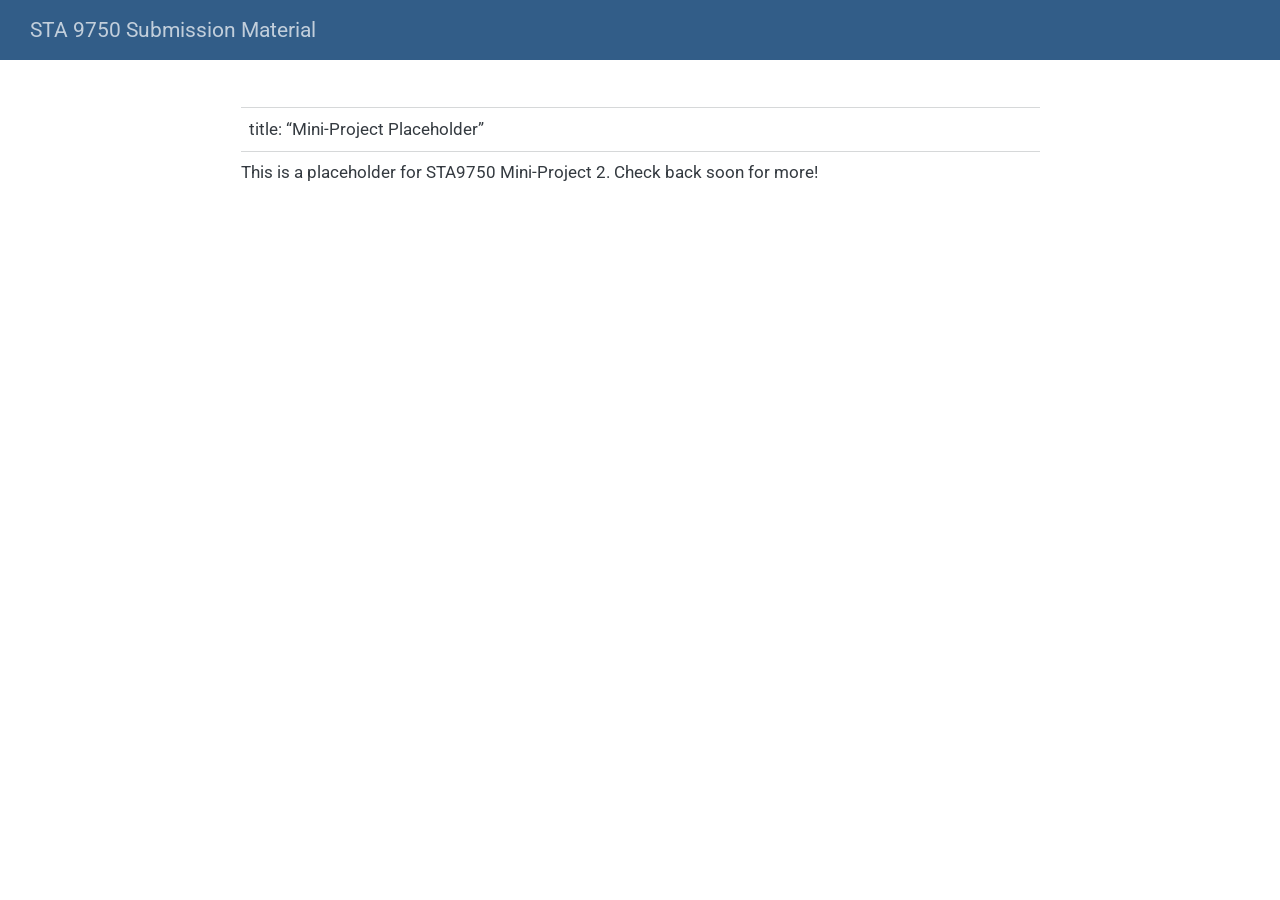
==== docs/mp02.html @ 922daeee "Add mini-project placeholders" ====
<!DOCTYPE html>
<html xmlns="http://www.w3.org/1999/xhtml" lang="en" xml:lang="en"><head>

<meta charset="utf-8">
<meta name="generator" content="quarto-1.9.38">

<meta name="viewport" content="width=device-width, initial-scale=1.0, user-scalable=yes">


<title>mp02 – STA 9750 Submission Material</title>
<style>
/* Default styles provided by pandoc.
** See https://pandoc.org/MANUAL.html#variables-for-html for config info.
*/
code{white-space: pre-wrap;}
span.smallcaps{font-variant: small-caps;}
div.columns{display: flex; gap: min(4vw, 1.5em);}
div.column{flex: auto; overflow-x: auto;}
div.hanging-indent{margin-left: 1.5em; text-indent: -1.5em;}
ul.task-list{list-style: none;}
ul.task-list li input[type="checkbox"] {
  width: 0.8em;
  margin: 0 0.8em 0.2em -1em; /* quarto-specific, see https://github.com/quarto-dev/quarto-cli/issues/4556 */ 
  vertical-align: middle;
}
</style>


<script src="site_libs/quarto-nav/quarto-nav.js"></script>
<script src="site_libs/quarto-nav/headroom.min.js"></script>
<script src="site_libs/clipboard/clipboard.min.js"></script>
<script src="site_libs/quarto-search/autocomplete.umd.js"></script>
<script src="site_libs/quarto-search/fuse.min.js"></script>
<script src="site_libs/quarto-search/quarto-search.js"></script>
<meta name="quarto:offset" content="./">
<script src="site_libs/quarto-html/quarto.js" type="module"></script>
<script src="site_libs/quarto-html/tabsets/tabsets.js" type="module"></script>
<script src="site_libs/quarto-html/popper.min.js"></script>
<script src="site_libs/quarto-html/tippy.umd.min.js"></script>
<script src="site_libs/quarto-html/anchor.min.js"></script>
<link href="site_libs/quarto-html/tippy.css" rel="stylesheet">
<link href="site_libs/quarto-html/quarto-syntax-highlighting-15634bcf2e68342d4ad2dfa704d543f6.css" rel="stylesheet" id="quarto-text-highlighting-styles">
<script src="site_libs/bootstrap/bootstrap.min.js"></script>
<link href="site_libs/bootstrap/bootstrap-icons.css" rel="stylesheet">
<link href="site_libs/bootstrap/bootstrap-5d01f9d148dff813ff401204dde16050.min.css" rel="stylesheet" append-hash="true" id="quarto-bootstrap" data-mode="light">
<script id="quarto-search-options" type="application/json">{
  "location": "navbar",
  "copy-button": false,
  "collapse-after": 3,
  "panel-placement": "end",
  "type": "overlay",
  "limit": 50,
  "keyboard-shortcut": [
    "f",
    "/",
    "s"
  ],
  "show-item-context": false,
  "language": {
    "search-no-results-text": "No results",
    "search-matching-documents-text": "matching documents",
    "search-copy-link-title": "Copy link to search",
    "search-hide-matches-text": "Hide additional matches",
    "search-more-match-text": "more match in this document",
    "search-more-matches-text": "more matches in this document",
    "search-clear-button-title": "Clear",
    "search-text-placeholder": "",
    "search-detached-cancel-button-title": "Cancel",
    "search-submit-button-title": "Submit",
    "search-label": "Search"
  }
}</script>


</head>

<body class="nav-fixed fullcontent quarto-light">

<div id="quarto-search-results"></div>
  <header id="quarto-header" class="headroom fixed-top">
    <nav class="navbar navbar-expand-lg " data-bs-theme="dark">
      <div class="navbar-container container-fluid">
      <div class="navbar-brand-container mx-auto">
    <a class="navbar-brand" href="./index.html">
    <span class="navbar-title">STA 9750 Submission Material</span>
    </a>
  </div>
        <div class="quarto-navbar-tools tools-end">
</div>
      </div> <!-- /container-fluid -->
    </nav>
</header>
<!-- content -->
<div id="quarto-content" class="quarto-container page-columns page-rows-contents page-layout-article page-navbar">
<!-- sidebar -->
<!-- margin-sidebar -->
    
<!-- main -->
<main class="content" id="quarto-document-content"><header id="title-block-header" class="quarto-title-block"></header>




<table class="caption-top table">
<tbody>
<tr class="odd">
<td>title: “Mini-Project Placeholder”</td>
</tr>
</tbody>
</table>
<p>This is a placeholder for STA9750 Mini-Project 2. Check back soon for more!</p>



</main> <!-- /main -->
<script id="quarto-html-after-body" type="application/javascript">
  window.document.addEventListener("DOMContentLoaded", function (event) {
    const icon = "";
    const anchorJS = new window.AnchorJS();
    anchorJS.options = {
      placement: 'right',
      icon: icon
    };
    anchorJS.add('.anchored');
    const isCodeAnnotation = (el) => {
      for (const clz of el.classList) {
        if (clz.startsWith('code-annotation-')) {                     
          return true;
        }
      }
      return false;
    }
    const onCopySuccess = function(e) {
      // button target
      const button = e.trigger;
      // don't keep focus
      button.blur();
      // flash "checked"
      button.classList.add('code-copy-button-checked');
      var currentTitle = button.getAttribute("title");
      button.setAttribute("title", "Copied!");
      let tooltip;
      if (window.bootstrap) {
        button.setAttribute("data-bs-toggle", "tooltip");
        button.setAttribute("data-bs-placement", "left");
        button.setAttribute("data-bs-title", "Copied!");
        tooltip = new bootstrap.Tooltip(button, 
          { trigger: "manual", 
            customClass: "code-copy-button-tooltip",
            offset: [0, -8]});
        tooltip.show();    
      }
      setTimeout(function() {
        if (tooltip) {
          tooltip.hide();
          button.removeAttribute("data-bs-title");
          button.removeAttribute("data-bs-toggle");
          button.removeAttribute("data-bs-placement");
        }
        button.setAttribute("title", currentTitle);
        button.classList.remove('code-copy-button-checked');
      }, 1000);
      // clear code selection
      e.clearSelection();
    }
    const getTextToCopy = function(trigger) {
      const outerScaffold = trigger.parentElement.cloneNode(true);
      const codeEl = outerScaffold.querySelector('code');
      for (const childEl of codeEl.children) {
        if (isCodeAnnotation(childEl)) {
          childEl.remove();
        }
      }
      return codeEl.innerText;
    }
    const clipboard = new window.ClipboardJS('.code-copy-button:not([data-in-quarto-modal])', {
      text: getTextToCopy
    });
    clipboard.on('success', onCopySuccess);
    if (window.document.getElementById('quarto-embedded-source-code-modal')) {
      const clipboardModal = new window.ClipboardJS('.code-copy-button[data-in-quarto-modal]', {
        text: getTextToCopy,
        container: window.document.getElementById('quarto-embedded-source-code-modal')
      });
      clipboardModal.on('success', onCopySuccess);
    }
      var localhostRegex = new RegExp(/^(?:http|https):\/\/localhost\:?[0-9]*\//);
      var mailtoRegex = new RegExp(/^mailto:/);
        var filterRegex = new RegExp("https:\/\/rashidmaria08\.github\.io\/STA9750-2026-FALL\/");
      var isInternal = (href) => {
          return filterRegex.test(href) || localhostRegex.test(href) || mailtoRegex.test(href);
      }
      // Inspect non-navigation links and adorn them if external
     var links = window.document.querySelectorAll('a[href]:not(.nav-link):not(.navbar-brand):not(.toc-action):not(.sidebar-link):not(.sidebar-item-toggle):not(.pagination-link):not(.no-external):not([aria-hidden]):not(.dropdown-item):not(.quarto-navigation-tool):not(.about-link)');
      for (var i=0; i<links.length; i++) {
        const link = links[i];
        if (!isInternal(link.href)) {
          // undo the damage that might have been done by quarto-nav.js in the case of
          // links that we want to consider external
          if (link.dataset.originalHref !== undefined) {
            link.href = link.dataset.originalHref;
          }
        }
      }
    function tippyHover(el, contentFn, onTriggerFn, onUntriggerFn) {
      const config = {
        allowHTML: true,
        maxWidth: 500,
        delay: 100,
        arrow: false,
        appendTo: function(el) {
            return el.parentElement;
        },
        interactive: true,
        interactiveBorder: 10,
        theme: 'quarto',
        placement: 'bottom-start',
      };
      if (contentFn) {
        config.content = contentFn;
      }
      if (onTriggerFn) {
        config.onTrigger = onTriggerFn;
      }
      if (onUntriggerFn) {
        config.onUntrigger = onUntriggerFn;
      }
      window.tippy(el, config); 
    }
    const noterefs = window.document.querySelectorAll('a[role="doc-noteref"]');
    for (var i=0; i<noterefs.length; i++) {
      const ref = noterefs[i];
      tippyHover(ref, function() {
        // use id or data attribute instead here
        let href = ref.getAttribute('data-footnote-href') || ref.getAttribute('href');
        try { href = new URL(href).hash; } catch {}
        const id = href.replace(/^#\/?/, "");
        const note = window.document.getElementById(id);
        if (note) {
          return note.innerHTML;
        } else {
          return "";
        }
      });
    }
    const xrefs = window.document.querySelectorAll('a.quarto-xref');
    const processXRef = (id, note) => {
      // Strip column container classes
      const stripColumnClz = (el) => {
        el.classList.remove("page-full", "page-columns");
        if (el.children) {
          for (const child of el.children) {
            stripColumnClz(child);
          }
        }
      }
      stripColumnClz(note)
      if (id === null || id.startsWith('sec-')) {
        // Special case sections, only their first couple elements
        const container = document.createElement("div");
        if (note.children && note.children.length > 2) {
          container.appendChild(note.children[0].cloneNode(true));
          for (let i = 1; i < note.children.length; i++) {
            const child = note.children[i];
            if (child.tagName === "P" && child.innerText === "") {
              continue;
            } else {
              container.appendChild(child.cloneNode(true));
              break;
            }
          }
          if (window.Quarto?.typesetMath) {
            window.Quarto.typesetMath(container);
          }
          return container.innerHTML
        } else {
          if (window.Quarto?.typesetMath) {
            window.Quarto.typesetMath(note);
          }
          return note.innerHTML;
        }
      } else {
        // Remove any anchor links if they are present
        const anchorLink = note.querySelector('a.anchorjs-link');
        if (anchorLink) {
          anchorLink.remove();
        }
        if (window.Quarto?.typesetMath) {
          window.Quarto.typesetMath(note);
        }
        if (note.classList.contains("callout")) {
          return note.outerHTML;
        } else {
          return note.innerHTML;
        }
      }
    }
    for (var i=0; i<xrefs.length; i++) {
      const xref = xrefs[i];
      tippyHover(xref, undefined, function(instance) {
        instance.disable();
        let url = xref.getAttribute('href');
        let hash = undefined; 
        if (url.startsWith('#')) {
          hash = url;
        } else {
          try { hash = new URL(url).hash; } catch {}
        }
        if (hash) {
          const id = hash.replace(/^#\/?/, "");
          const note = window.document.getElementById(id);
          if (note !== null) {
            try {
              const html = processXRef(id, note.cloneNode(true));
              instance.setContent(html);
            } finally {
              instance.enable();
              instance.show();
            }
          } else {
            // See if we can fetch this
            fetch(url.split('#')[0])
            .then(res => res.text())
            .then(html => {
              const parser = new DOMParser();
              const htmlDoc = parser.parseFromString(html, "text/html");
              const note = htmlDoc.getElementById(id);
              if (note !== null) {
                const html = processXRef(id, note);
                instance.setContent(html);
              } 
            }).finally(() => {
              instance.enable();
              instance.show();
            });
          }
        } else {
          // See if we can fetch a full url (with no hash to target)
          // This is a special case and we should probably do some content thinning / targeting
          fetch(url)
          .then(res => res.text())
          .then(html => {
            const parser = new DOMParser();
            const htmlDoc = parser.parseFromString(html, "text/html");
            const note = htmlDoc.querySelector('main.content');
            if (note !== null) {
              // This should only happen for chapter cross references
              // (since there is no id in the URL)
              // remove the first header
              if (note.children.length > 0 && note.children[0].tagName === "HEADER") {
                note.children[0].remove();
              }
              const html = processXRef(null, note);
              instance.setContent(html);
            } 
          }).finally(() => {
            instance.enable();
            instance.show();
          });
        }
      }, function(instance) {
      });
    }
        let selectedAnnoteEl;
        const selectorForAnnotation = ( cell, annotation) => {
          let cellAttr = 'data-code-cell="' + cell + '"';
          let lineAttr = 'data-code-annotation="' +  annotation + '"';
          const selector = 'span[' + cellAttr + '][' + lineAttr + ']';
          return selector;
        }
        const selectCodeLines = (annoteEl) => {
          const doc = window.document;
          const targetCell = annoteEl.getAttribute("data-target-cell");
          const targetAnnotation = annoteEl.getAttribute("data-target-annotation");
          const annoteSpan = window.document.querySelector(selectorForAnnotation(targetCell, targetAnnotation));
          const lines = annoteSpan.getAttribute("data-code-lines").split(",");
          const lineIds = lines.map((line) => {
            return targetCell + "-" + line;
          })
          let top = null;
          let height = null;
          let parent = null;
          if (lineIds.length > 0) {
              //compute the position of the single el (top and bottom and make a div)
              const el = window.document.getElementById(lineIds[0]);
              top = el.offsetTop;
              height = el.offsetHeight;
              parent = el.parentElement.parentElement;
            if (lineIds.length > 1) {
              const lastEl = window.document.getElementById(lineIds[lineIds.length - 1]);
              const bottom = lastEl.offsetTop + lastEl.offsetHeight;
              height = bottom - top;
            }
            if (top !== null && height !== null && parent !== null) {
              // cook up a div (if necessary) and position it 
              let div = window.document.getElementById("code-annotation-line-highlight");
              if (div === null) {
                div = window.document.createElement("div");
                div.setAttribute("id", "code-annotation-line-highlight");
                div.style.position = 'absolute';
                parent.appendChild(div);
              }
              div.style.top = top - 2 + "px";
              div.style.height = height + 4 + "px";
              div.style.left = 0;
              let gutterDiv = window.document.getElementById("code-annotation-line-highlight-gutter");
              if (gutterDiv === null) {
                gutterDiv = window.document.createElement("div");
                gutterDiv.setAttribute("id", "code-annotation-line-highlight-gutter");
                gutterDiv.style.position = 'absolute';
                const codeCell = window.document.getElementById(targetCell);
                const gutter = codeCell.querySelector('.code-annotation-gutter');
                gutter.appendChild(gutterDiv);
              }
              gutterDiv.style.top = top - 2 + "px";
              gutterDiv.style.height = height + 4 + "px";
            }
            selectedAnnoteEl = annoteEl;
          }
        };
        const unselectCodeLines = () => {
          const elementsIds = ["code-annotation-line-highlight", "code-annotation-line-highlight-gutter"];
          elementsIds.forEach((elId) => {
            const div = window.document.getElementById(elId);
            if (div) {
              div.remove();
            }
          });
          selectedAnnoteEl = undefined;
        };
          // Handle positioning of the toggle
      window.addEventListener(
        "resize",
        throttle(() => {
          elRect = undefined;
          if (selectedAnnoteEl) {
            selectCodeLines(selectedAnnoteEl);
          }
        }, 10)
      );
      function throttle(fn, ms) {
      let throttle = false;
      let timer;
        return (...args) => {
          if(!throttle) { // first call gets through
              fn.apply(this, args);
              throttle = true;
          } else { // all the others get throttled
              if(timer) clearTimeout(timer); // cancel #2
              timer = setTimeout(() => {
                fn.apply(this, args);
                timer = throttle = false;
              }, ms);
          }
        };
      }
        // Attach click handler to the DT
        const annoteDls = window.document.querySelectorAll('dt[data-target-cell]');
        for (const annoteDlNode of annoteDls) {
          annoteDlNode.addEventListener('click', (event) => {
            const clickedEl = event.target;
            if (clickedEl !== selectedAnnoteEl) {
              unselectCodeLines();
              const activeEl = window.document.querySelector('dt[data-target-cell].code-annotation-active');
              if (activeEl) {
                activeEl.classList.remove('code-annotation-active');
              }
              selectCodeLines(clickedEl);
              clickedEl.classList.add('code-annotation-active');
            } else {
              // Unselect the line
              unselectCodeLines();
              clickedEl.classList.remove('code-annotation-active');
            }
          });
        }
    const findCites = (el) => {
      const parentEl = el.parentElement;
      if (parentEl) {
        const cites = parentEl.dataset.cites;
        if (cites) {
          return {
            el,
            cites: cites.split(' ')
          };
        } else {
          return findCites(el.parentElement)
        }
      } else {
        return undefined;
      }
    };
    var bibliorefs = window.document.querySelectorAll('a[role="doc-biblioref"]');
    for (var i=0; i<bibliorefs.length; i++) {
      const ref = bibliorefs[i];
      const citeInfo = findCites(ref);
      if (citeInfo) {
        tippyHover(citeInfo.el, function() {
          var popup = window.document.createElement('div');
          citeInfo.cites.forEach(function(cite) {
            var citeDiv = window.document.createElement('div');
            citeDiv.classList.add('hanging-indent');
            citeDiv.classList.add('csl-entry');
            var biblioDiv = window.document.getElementById('ref-' + cite);
            if (biblioDiv) {
              citeDiv.innerHTML = biblioDiv.innerHTML;
            }
            popup.appendChild(citeDiv);
          });
          return popup.innerHTML;
        });
      }
    }
  });
  </script>
</div> <!-- /content -->




</body></html>
---- docs/site_libs/quarto-html/tippy.css ----
.tippy-box[data-animation=fade][data-state=hidden]{opacity:0}[data-tippy-root]{max-width:calc(100vw - 10px)}.tippy-box{position:relative;background-color:#333;color:#fff;border-radius:4px;font-size:14px;line-height:1.4;white-space:normal;outline:0;transition-property:transform,visibility,opacity}.tippy-box[data-placement^=top]>.tippy-arrow{bottom:0}.tippy-box[data-placement^=top]>.tippy-arrow:before{bottom:-7px;left:0;border-width:8px 8px 0;border-top-color:initial;transform-origin:center top}.tippy-box[data-placement^=bottom]>.tippy-arrow{top:0}.tippy-box[data-placement^=bottom]>.tippy-arrow:before{top:-7px;left:0;border-width:0 8px 8px;border-bottom-color:initial;transform-origin:center bottom}.tippy-box[data-placement^=left]>.tippy-arrow{right:0}.tippy-box[data-placement^=left]>.tippy-arrow:before{border-width:8px 0 8px 8px;border-left-color:initial;right:-7px;transform-origin:center left}.tippy-box[data-placement^=right]>.tippy-arrow{left:0}.tippy-box[data-placement^=right]>.tippy-arrow:before{left:-7px;border-width:8px 8px 8px 0;border-right-color:initial;transform-origin:center right}.tippy-box[data-inertia][data-state=visible]{transition-timing-function:cubic-bezier(.54,1.5,.38,1.11)}.tippy-arrow{width:16px;height:16px;color:#333}.tippy-arrow:before{content:"";position:absolute;border-color:transparent;border-style:solid}.tippy-content{position:relative;padding:5px 9px;z-index:1}
---- docs/site_libs/quarto-html/quarto-syntax-highlighting-15634bcf2e68342d4ad2dfa704d543f6.css ----
/* quarto syntax highlight colors */
:root {
  --quarto-hl-ot-color: #003B4F;
  --quarto-hl-at-color: #657422;
  --quarto-hl-ss-color: #20794D;
  --quarto-hl-an-color: #5E5E5E;
  --quarto-hl-fu-color: #4758AB;
  --quarto-hl-st-color: #20794D;
  --quarto-hl-cf-color: #003B4F;
  --quarto-hl-op-color: #5E5E5E;
  --quarto-hl-er-color: #AD0000;
  --quarto-hl-bn-color: #AD0000;
  --quarto-hl-al-color: #AD0000;
  --quarto-hl-va-color: #111111;
  --quarto-hl-bu-color: inherit;
  --quarto-hl-ex-color: inherit;
  --quarto-hl-pp-color: #AD0000;
  --quarto-hl-in-color: #5E5E5E;
  --quarto-hl-vs-color: #20794D;
  --quarto-hl-wa-color: #5E5E5E;
  --quarto-hl-do-color: #5E5E5E;
  --quarto-hl-im-color: #00769E;
  --quarto-hl-ch-color: #20794D;
  --quarto-hl-dt-color: #AD0000;
  --quarto-hl-fl-color: #AD0000;
  --quarto-hl-co-color: #5E5E5E;
  --quarto-hl-cv-color: #5E5E5E;
  --quarto-hl-cn-color: #8f5902;
  --quarto-hl-sc-color: #5E5E5E;
  --quarto-hl-dv-color: #AD0000;
  --quarto-hl-kw-color: #003B4F;
}

/* other quarto variables */
:root {
  --quarto-font-monospace: SFMono-Regular, Menlo, Monaco, Consolas, "Liberation Mono", "Courier New", monospace;
}

/* syntax highlight based on Pandoc's rules */
pre > code.sourceCode > span {
  color: #003B4F;
}

code.sourceCode > span {
  color: #003B4F;
}

div.sourceCode,
div.sourceCode pre.sourceCode {
  color: #003B4F;
}

/* Normal */
code span {
  color: #003B4F;
}

/* Alert */
code span.al {
  color: #AD0000;
  font-style: inherit;
}

/* Annotation */
code span.an {
  color: #5E5E5E;
  font-style: inherit;
}

/* Attribute */
code span.at {
  color: #657422;
  font-style: inherit;
}

/* BaseN */
code span.bn {
  color: #AD0000;
  font-style: inherit;
}

/* BuiltIn */
code span.bu {
  font-style: inherit;
}

/* ControlFlow */
code span.cf {
  color: #003B4F;
  font-weight: bold;
  font-style: inherit;
}

/* Char */
code span.ch {
  color: #20794D;
  font-style: inherit;
}

/* Constant */
code span.cn {
  color: #8f5902;
  font-style: inherit;
}

/* Comment */
code span.co {
  color: #5E5E5E;
  font-style: inherit;
}

/* CommentVar */
code span.cv {
  color: #5E5E5E;
  font-style: italic;
}

/* Documentation */
code span.do {
  color: #5E5E5E;
  font-style: italic;
}

/* DataType */
code span.dt {
  color: #AD0000;
  font-style: inherit;
}

/* DecVal */
code span.dv {
  color: #AD0000;
  font-style: inherit;
}

/* Error */
code span.er {
  color: #AD0000;
  font-style: inherit;
}

/* Extension */
code span.ex {
  font-style: inherit;
}

/* Float */
code span.fl {
  color: #AD0000;
  font-style: inherit;
}

/* Function */
code span.fu {
  color: #4758AB;
  font-style: inherit;
}

/* Import */
code span.im {
  color: #00769E;
  font-style: inherit;
}

/* Information */
code span.in {
  color: #5E5E5E;
  font-style: inherit;
}

/* Keyword */
code span.kw {
  color: #003B4F;
  font-weight: bold;
  font-style: inherit;
}

/* Operator */
code span.op {
  color: #5E5E5E;
  font-style: inherit;
}

/* Other */
code span.ot {
  color: #003B4F;
  font-style: inherit;
}

/* Preprocessor */
code span.pp {
  color: #AD0000;
  font-style: inherit;
}

/* SpecialChar */
code span.sc {
  color: #5E5E5E;
  font-style: inherit;
}

/* SpecialString */
code span.ss {
  color: #20794D;
  font-style: inherit;
}

/* String */
code span.st {
  color: #20794D;
  font-style: inherit;
}

/* Variable */
code span.va {
  color: #111111;
  font-style: inherit;
}

/* VerbatimString */
code span.vs {
  color: #20794D;
  font-style: inherit;
}

/* Warning */
code span.wa {
  color: #5E5E5E;
  font-style: italic;
}

.prevent-inlining {
  content: "</";
}

/*# sourceMappingURL=f23921c56f73e400b49028c9186a1aa0.css.map */
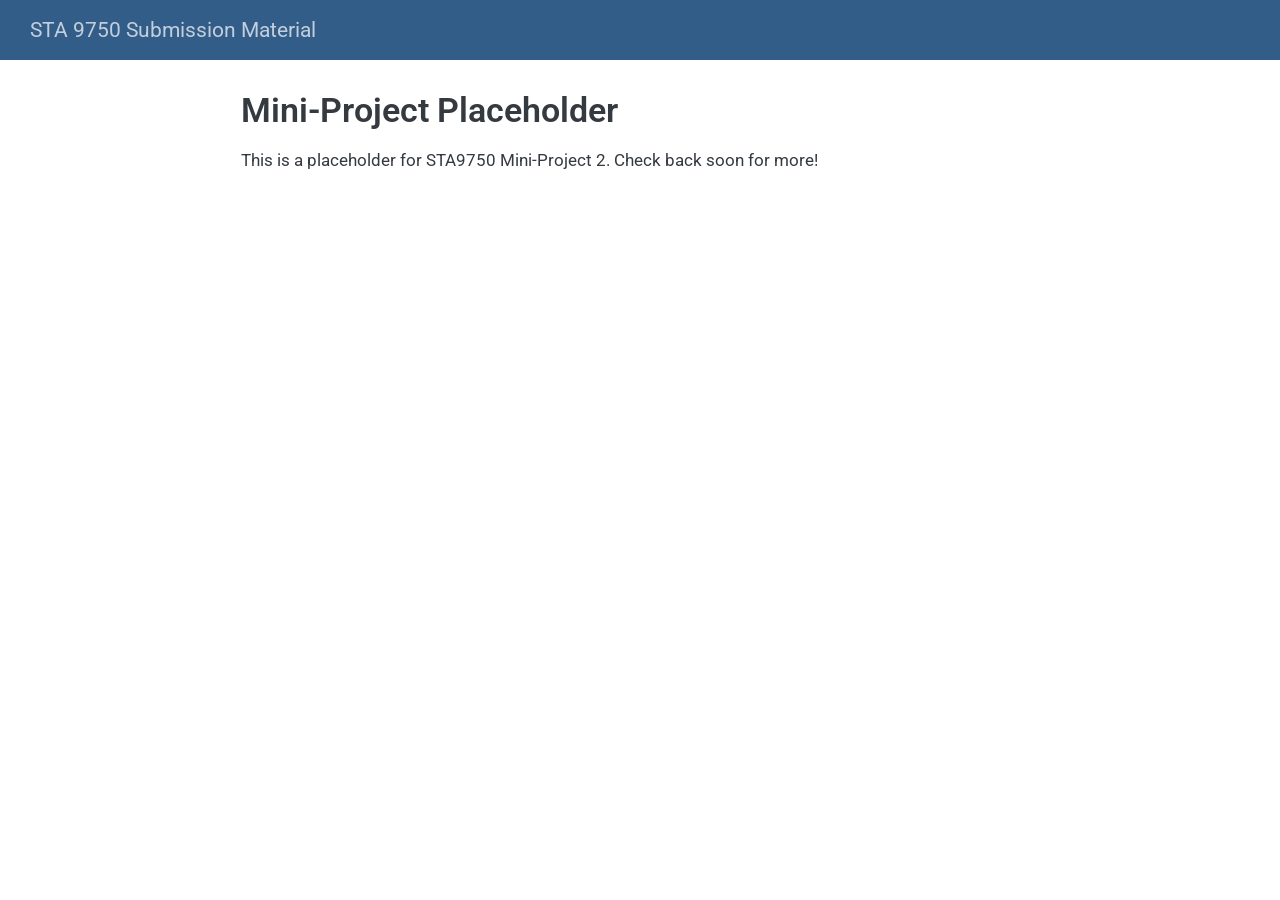
==== commit 75de8958: "Fix mini-project placeholder pages" ====
--- a/docs/mp02.html
+++ b/docs/mp02.html
@@ -7,7 +7,7 @@
 <meta name="viewport" content="width=device-width, initial-scale=1.0, user-scalable=yes">
 
 
-<title>mp02 – STA 9750 Submission Material</title>
+<title>Mini-Project Placeholder – STA 9750 Submission Material</title>
 <style>
 /* Default styles provided by pandoc.
 ** See https://pandoc.org/MANUAL.html#variables-for-html for config info.
@@ -96,18 +96,27 @@
 <!-- margin-sidebar -->
     
 <!-- main -->
-<main class="content" id="quarto-document-content"><header id="title-block-header" class="quarto-title-block"></header>
-
-
-
-
-<table class="caption-top table">
-<tbody>
-<tr class="odd">
-<td>title: “Mini-Project Placeholder”</td>
-</tr>
-</tbody>
-</table>
+<main class="content" id="quarto-document-content">
+
+<header id="title-block-header" class="quarto-title-block default">
+<div class="quarto-title">
+<h1 class="title">Mini-Project Placeholder</h1>
+</div>
+
+
+
+<div class="quarto-title-meta">
+
+    
+  
+    
+  </div>
+  
+
+
+</header>
+
+
 <p>This is a placeholder for STA9750 Mini-Project 2. Check back soon for more!</p>
 
 
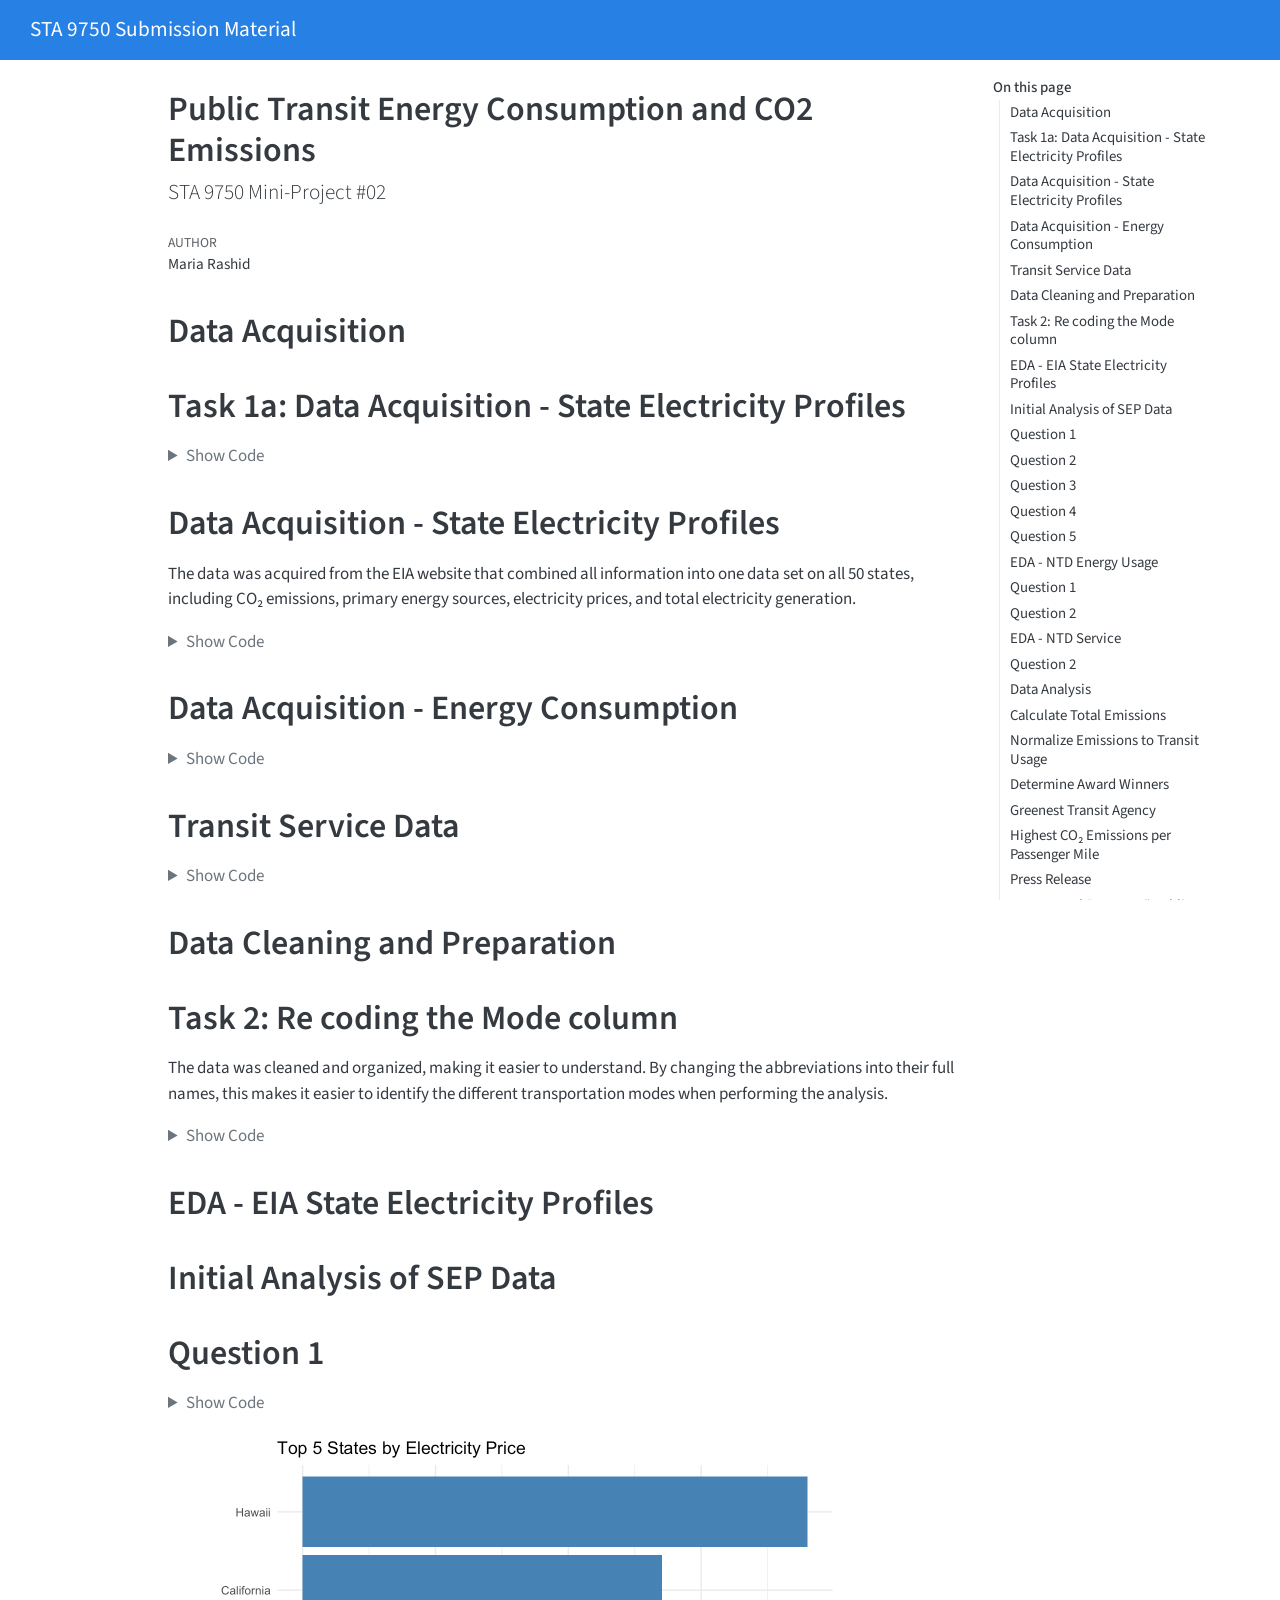
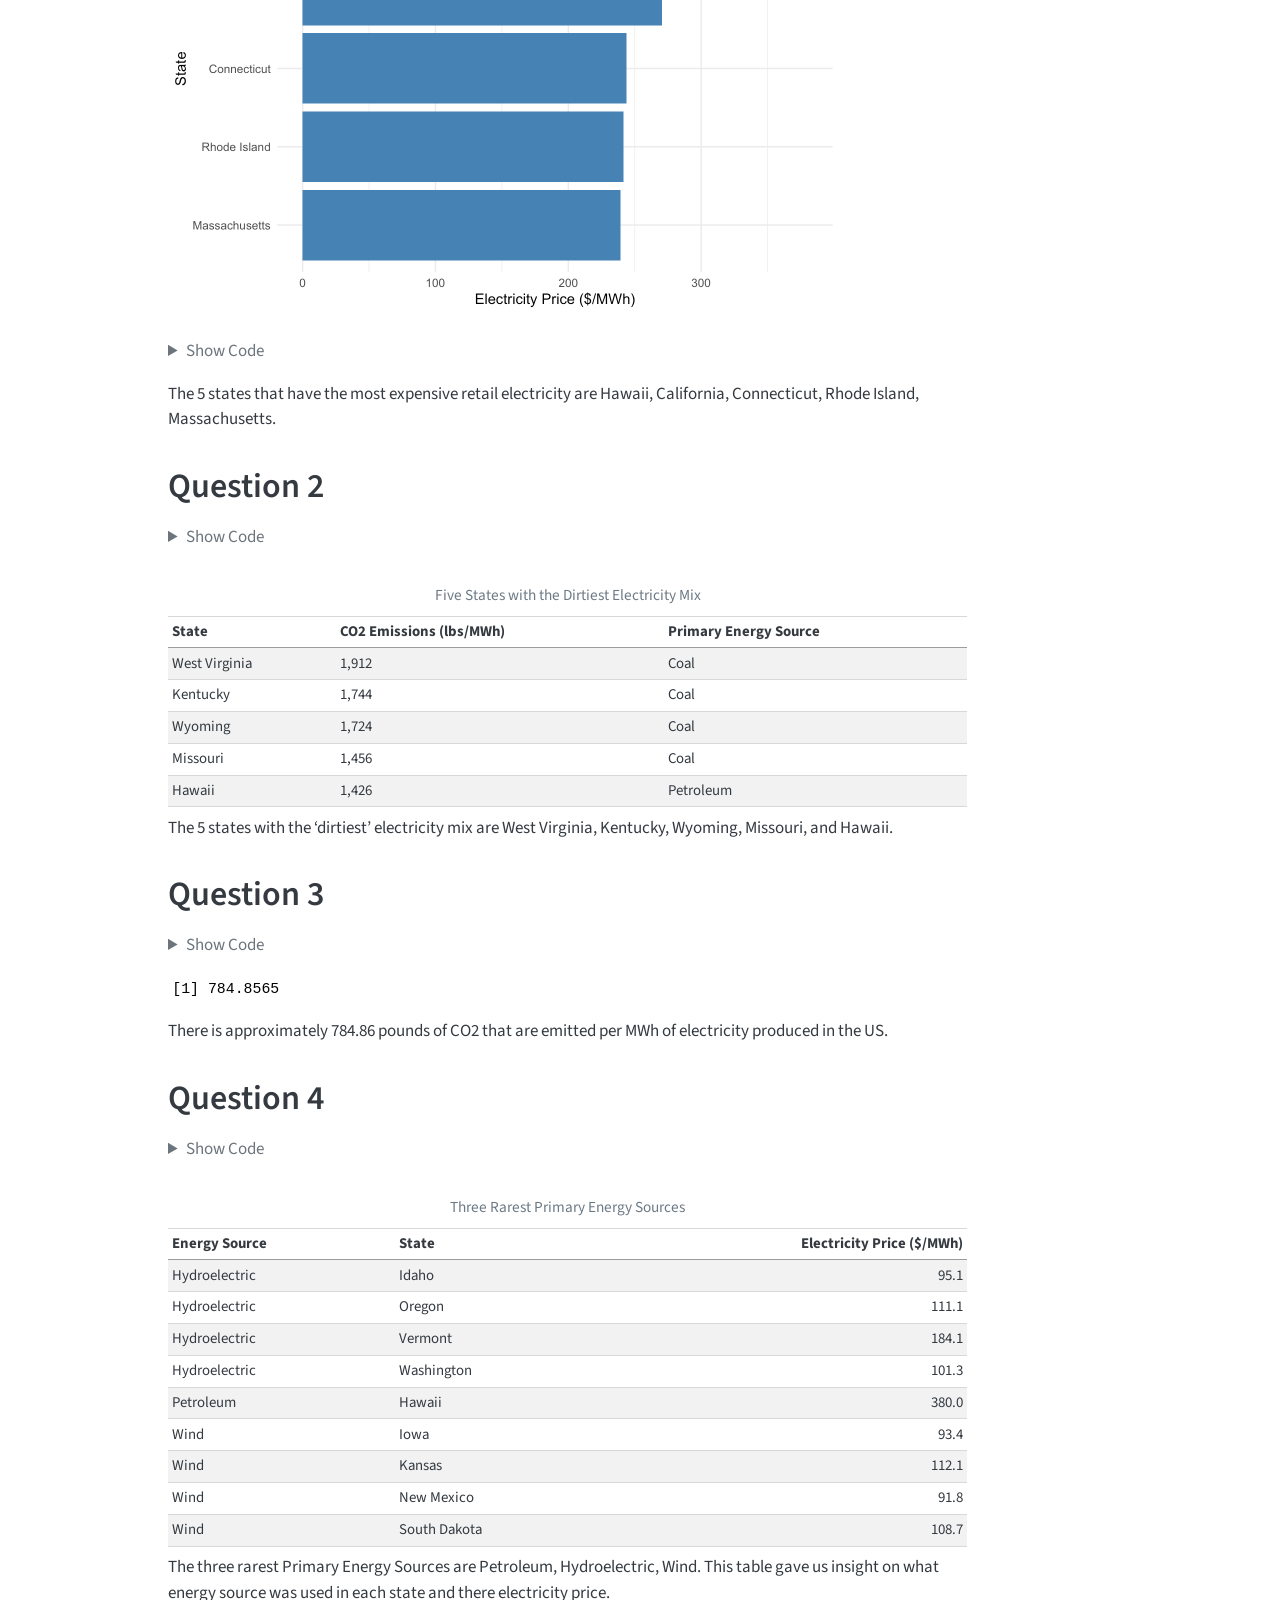
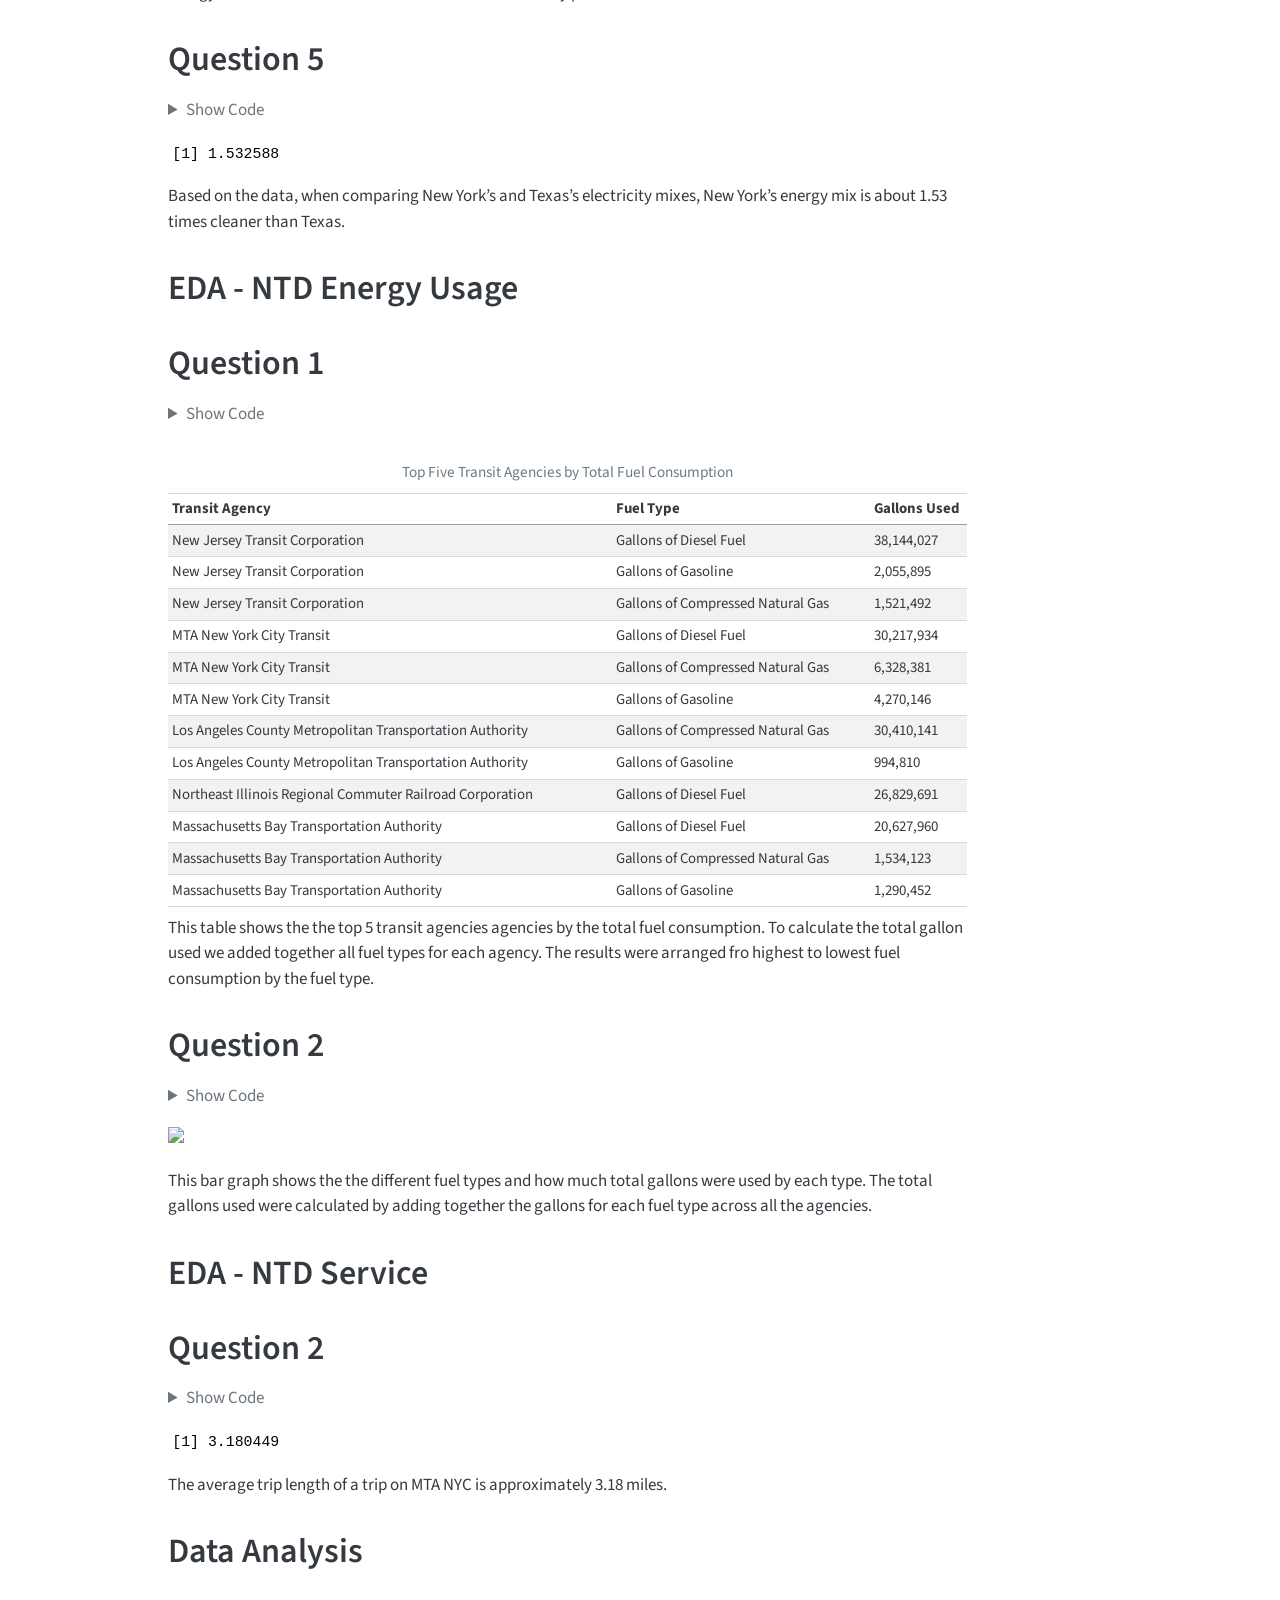
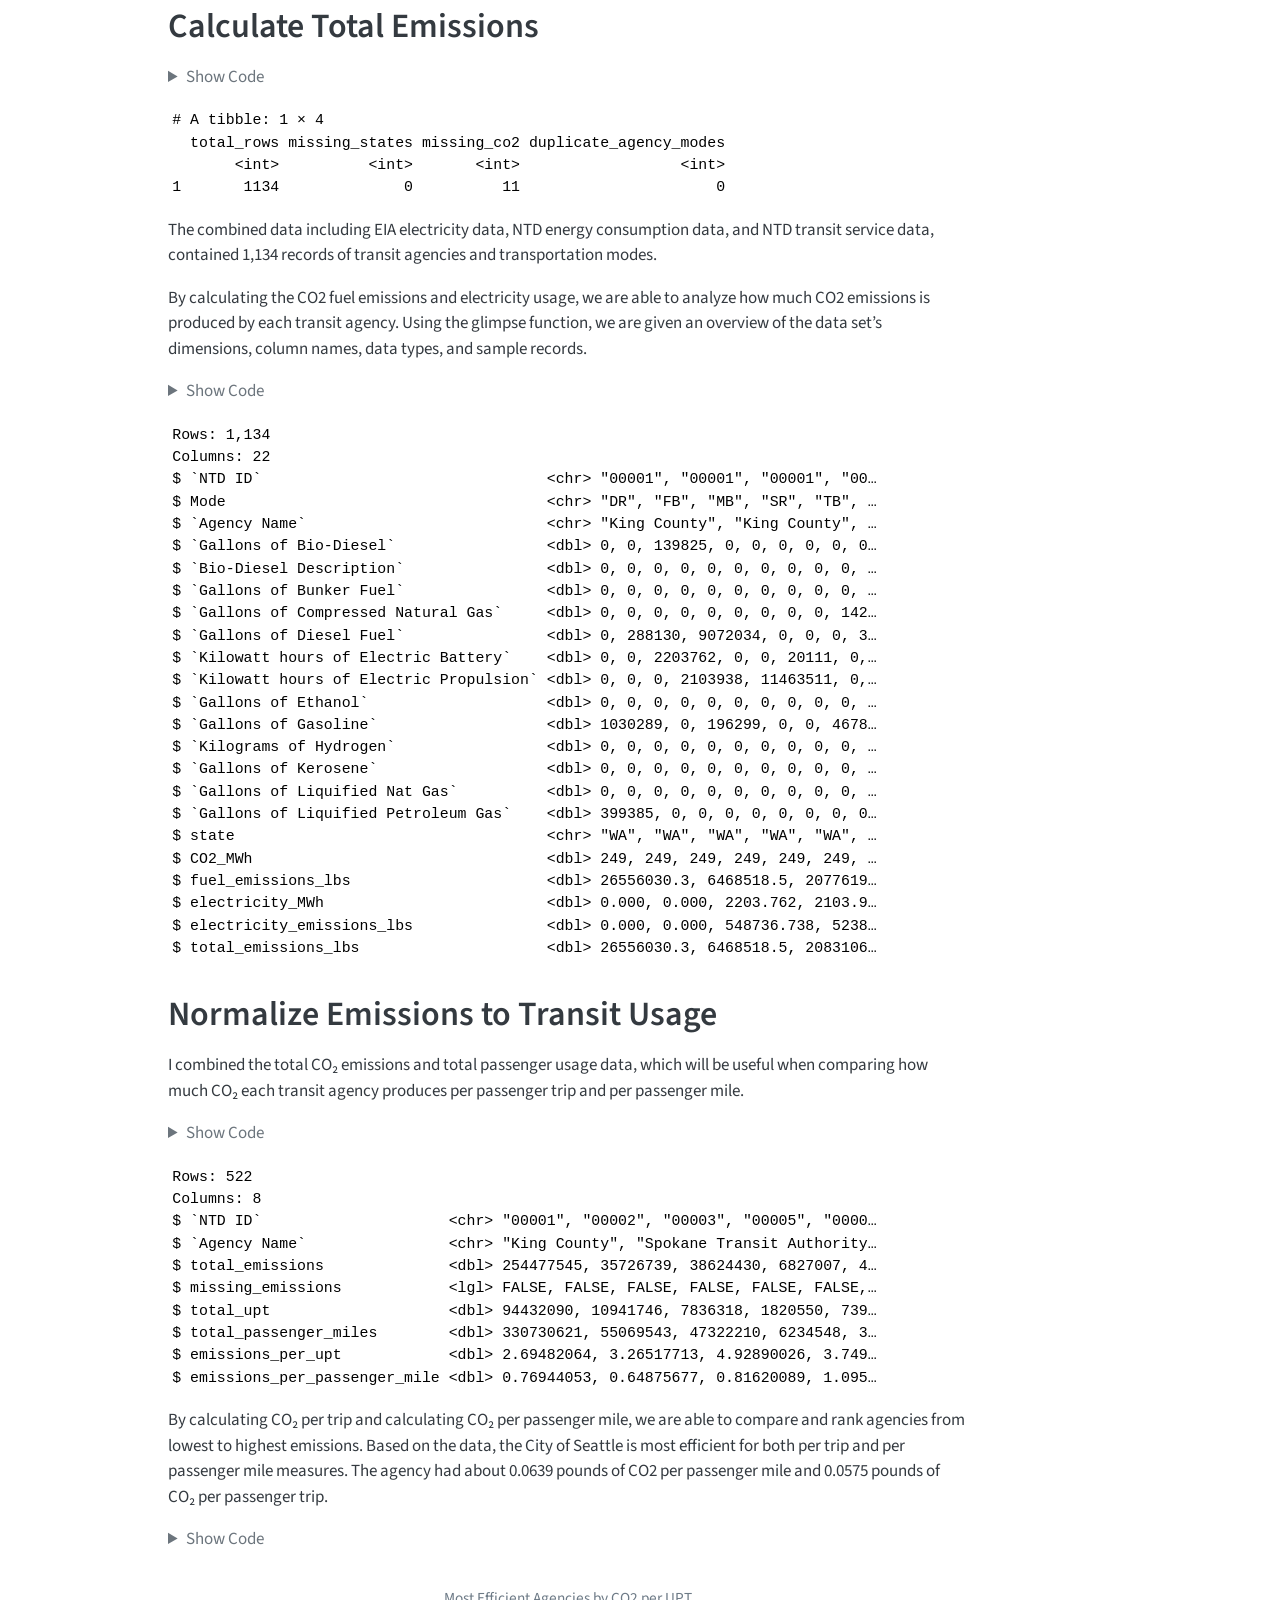
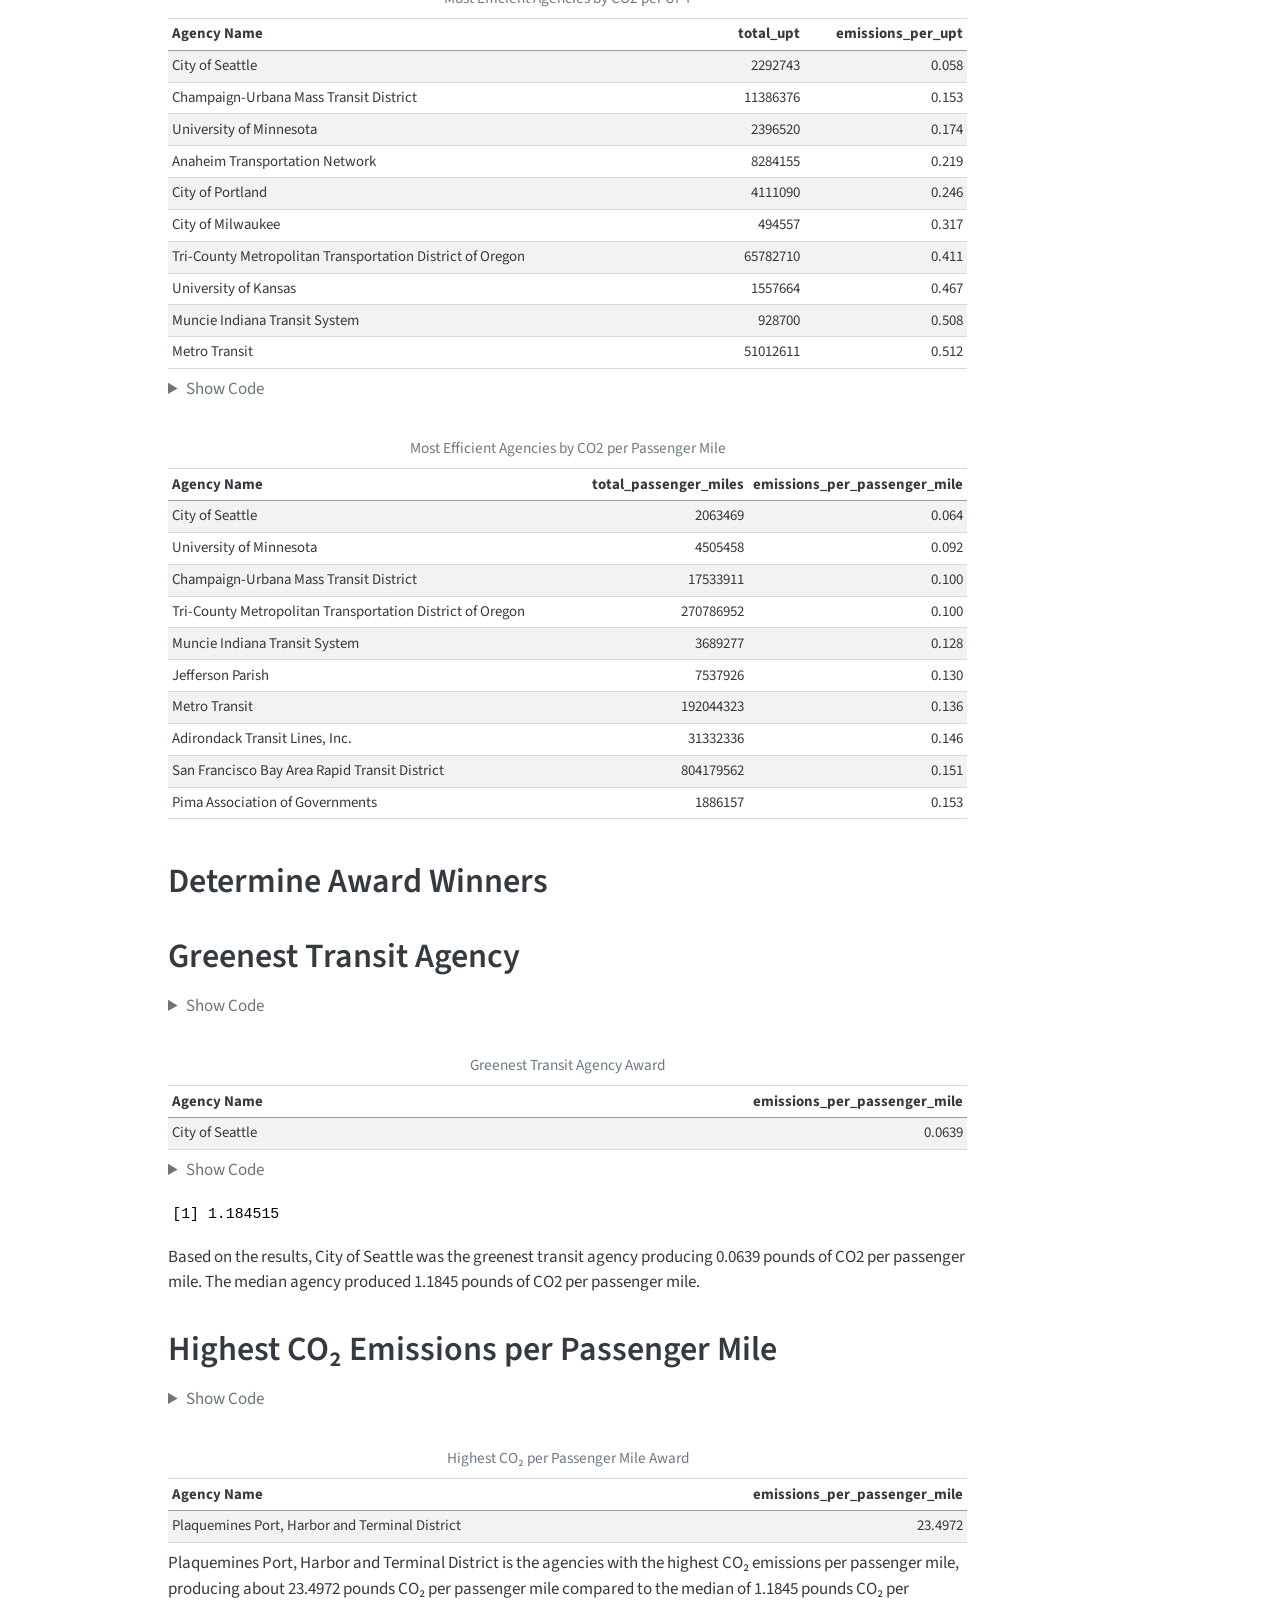
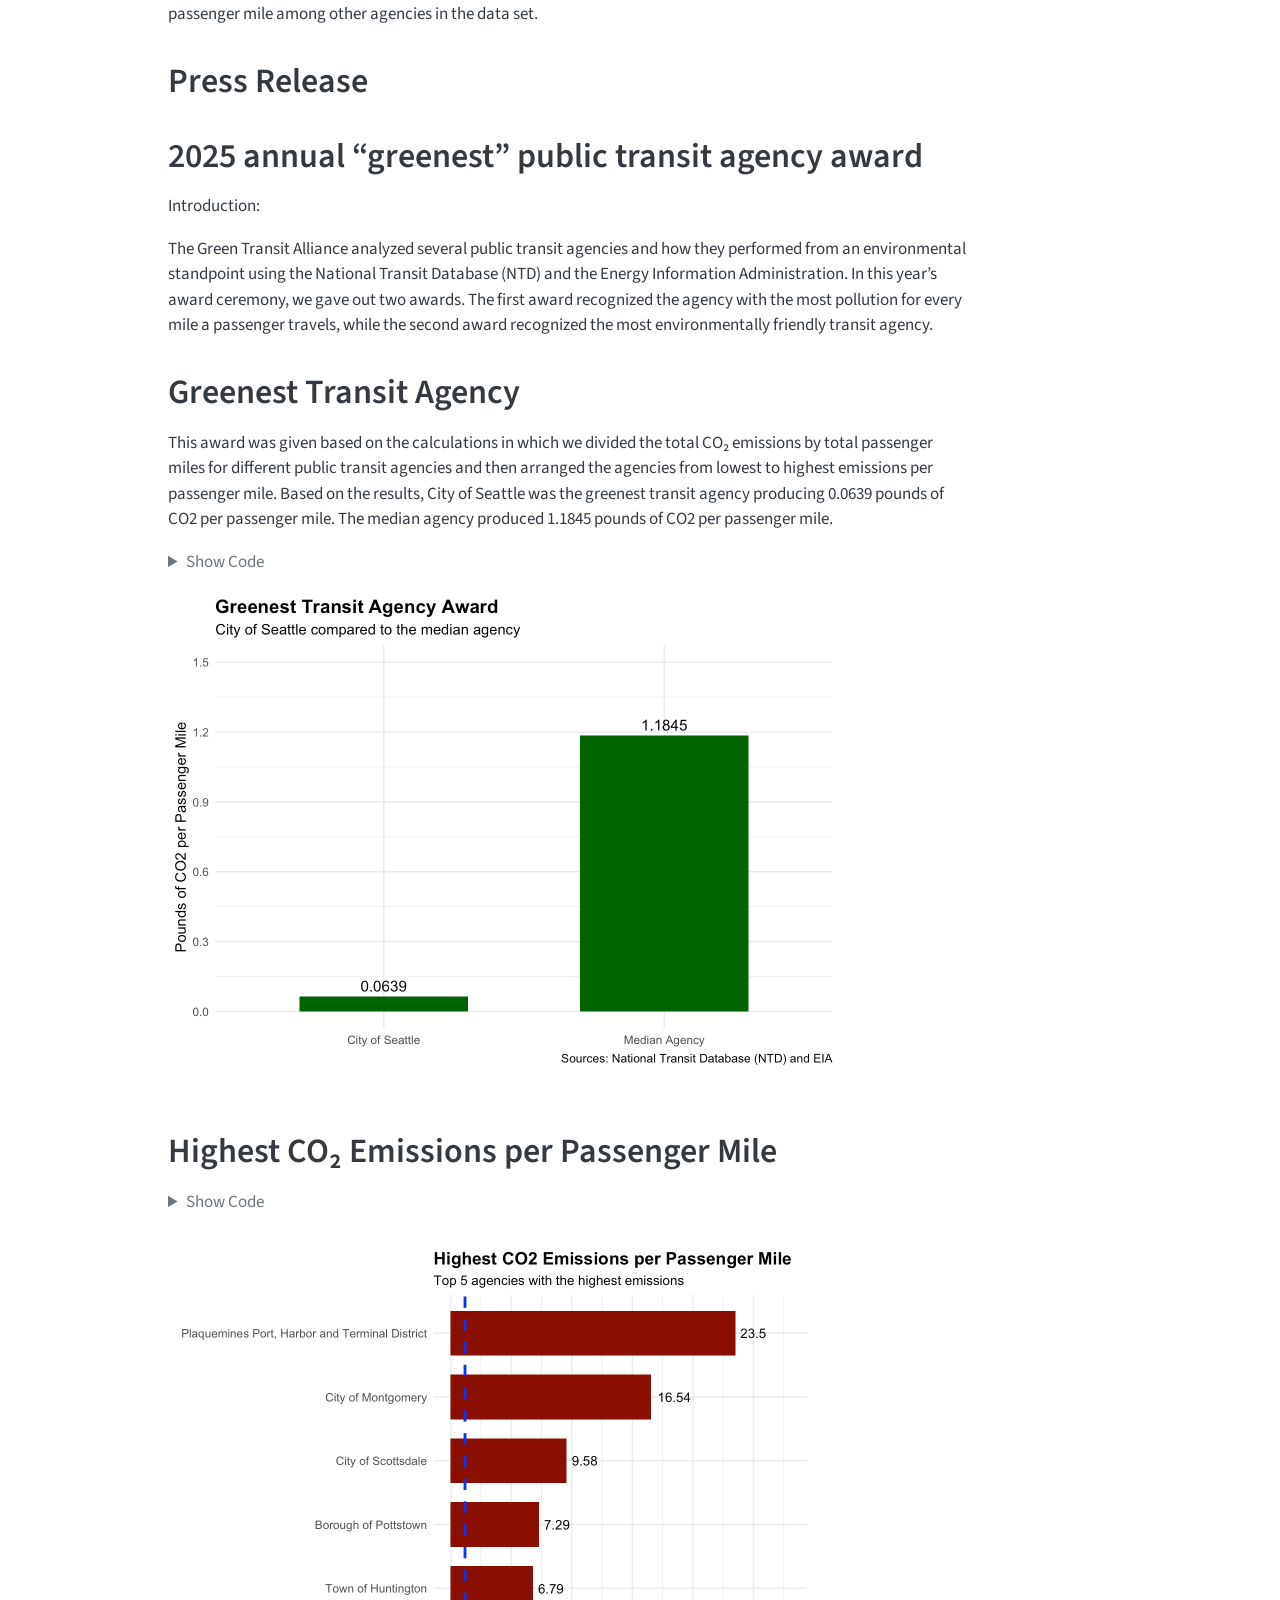
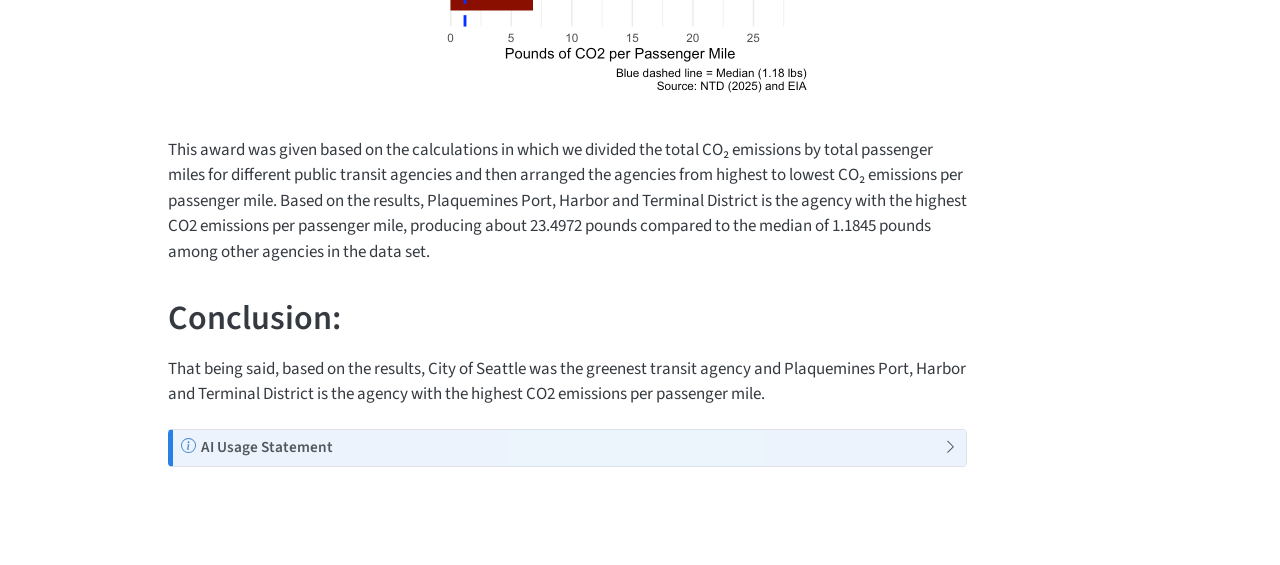
==== commit 236d4c4c: "Completed Mini-Project 02" ====
--- a/docs/mp02.html
+++ b/docs/mp02.html
@@ -6,8 +6,9 @@
 
 <meta name="viewport" content="width=device-width, initial-scale=1.0, user-scalable=yes">
 
-
-<title>Mini-Project Placeholder – STA 9750 Submission Material</title>
+<meta name="author" content="Maria Rashid">
+
+<title>Public Transit Energy Consumption and CO2 Emissions – STA 9750 Submission Material</title>
 <style>
 /* Default styles provided by pandoc.
 ** See https://pandoc.org/MANUAL.html#variables-for-html for config info.
@@ -22,6 +23,41 @@
   width: 0.8em;
   margin: 0 0.8em 0.2em -1em; /* quarto-specific, see https://github.com/quarto-dev/quarto-cli/issues/4556 */ 
   vertical-align: middle;
+}
+/* CSS for syntax highlighting */
+html { -webkit-text-size-adjust: 100%; }
+pre > code.sourceCode { white-space: pre; position: relative; }
+pre > code.sourceCode > span { display: inline-block; line-height: 1.25; }
+pre > code.sourceCode > span:empty { height: 1.2em; }
+.sourceCode { overflow: visible; }
+code.sourceCode > span { color: inherit; text-decoration: inherit; }
+div.sourceCode { margin: 1em 0; }
+pre.sourceCode { margin: 0; }
+@media screen {
+div.sourceCode { overflow: auto; }
+}
+@media print {
+pre > code.sourceCode { white-space: pre-wrap; }
+pre > code.sourceCode > span { text-indent: -5em; padding-left: 5em; }
+}
+pre.numberSource code
+  { counter-reset: source-line 0; }
+pre.numberSource code > span
+  { position: relative; left: -4em; counter-increment: source-line; }
+pre.numberSource code > span > a:first-child::before
+  { content: counter(source-line);
+    position: relative; left: -1em; text-align: right; vertical-align: baseline;
+    border: none; display: inline-block;
+    -webkit-touch-callout: none; -webkit-user-select: none;
+    -khtml-user-select: none; -moz-user-select: none;
+    -ms-user-select: none; user-select: none;
+    padding: 0 4px; width: 4em;
+  }
+pre.numberSource { margin-left: 3em;  padding-left: 4px; }
+div.sourceCode
+  {   }
+@media screen {
+pre > code.sourceCode > span > a:first-child::before { text-decoration: underline; }
 }
 </style>
 
@@ -42,7 +78,7 @@
 <link href="site_libs/quarto-html/quarto-syntax-highlighting-15634bcf2e68342d4ad2dfa704d543f6.css" rel="stylesheet" id="quarto-text-highlighting-styles">
 <script src="site_libs/bootstrap/bootstrap.min.js"></script>
 <link href="site_libs/bootstrap/bootstrap-icons.css" rel="stylesheet">
-<link href="site_libs/bootstrap/bootstrap-5d01f9d148dff813ff401204dde16050.min.css" rel="stylesheet" append-hash="true" id="quarto-bootstrap" data-mode="light">
+<link href="site_libs/bootstrap/bootstrap-8c38fd85d21bfe44b50360969156fb14.min.css" rel="stylesheet" append-hash="true" id="quarto-bootstrap" data-mode="light">
 <script id="quarto-search-options" type="application/json">{
   "location": "navbar",
   "copy-button": false,
@@ -74,7 +110,7 @@
 
 </head>
 
-<body class="nav-fixed fullcontent quarto-light">
+<body class="nav-fixed quarto-light">
 
 <div id="quarto-search-results"></div>
   <header id="quarto-header" class="headroom fixed-top">
@@ -94,19 +130,63 @@
 <div id="quarto-content" class="quarto-container page-columns page-rows-contents page-layout-article page-navbar">
 <!-- sidebar -->
 <!-- margin-sidebar -->
-    
+    <div id="quarto-margin-sidebar" class="sidebar margin-sidebar">
+        <nav id="TOC" role="doc-toc" class="toc-active">
+    <h2 id="toc-title">On this page</h2>
+   
+  <ul>
+  <li><a href="#data-acquisition" id="toc-data-acquisition" class="nav-link active" data-scroll-target="#data-acquisition">Data Acquisition</a></li>
+  <li><a href="#task-1a-data-acquisition---state-electricity-profiles" id="toc-task-1a-data-acquisition---state-electricity-profiles" class="nav-link" data-scroll-target="#task-1a-data-acquisition---state-electricity-profiles">Task 1a: Data Acquisition - State Electricity Profiles</a></li>
+  <li><a href="#data-acquisition---state-electricity-profiles" id="toc-data-acquisition---state-electricity-profiles" class="nav-link" data-scroll-target="#data-acquisition---state-electricity-profiles">Data Acquisition - State Electricity Profiles</a></li>
+  <li><a href="#data-acquisition---energy-consumption" id="toc-data-acquisition---energy-consumption" class="nav-link" data-scroll-target="#data-acquisition---energy-consumption">Data Acquisition - Energy Consumption</a></li>
+  <li><a href="#transit-service-data" id="toc-transit-service-data" class="nav-link" data-scroll-target="#transit-service-data">Transit Service Data</a></li>
+  <li><a href="#data-cleaning-and-preparation" id="toc-data-cleaning-and-preparation" class="nav-link" data-scroll-target="#data-cleaning-and-preparation">Data Cleaning and Preparation</a></li>
+  <li><a href="#task-2-re-coding-the-mode-column" id="toc-task-2-re-coding-the-mode-column" class="nav-link" data-scroll-target="#task-2-re-coding-the-mode-column">Task 2: Re coding the Mode column</a></li>
+  <li><a href="#eda---eia-state-electricity-profiles" id="toc-eda---eia-state-electricity-profiles" class="nav-link" data-scroll-target="#eda---eia-state-electricity-profiles">EDA - EIA State Electricity Profiles</a></li>
+  <li><a href="#initial-analysis-of-sep-data" id="toc-initial-analysis-of-sep-data" class="nav-link" data-scroll-target="#initial-analysis-of-sep-data">Initial Analysis of SEP Data</a></li>
+  <li><a href="#question-1" id="toc-question-1" class="nav-link" data-scroll-target="#question-1">Question 1</a></li>
+  <li><a href="#question-2" id="toc-question-2" class="nav-link" data-scroll-target="#question-2">Question 2</a></li>
+  <li><a href="#question-3" id="toc-question-3" class="nav-link" data-scroll-target="#question-3">Question 3</a></li>
+  <li><a href="#question-4" id="toc-question-4" class="nav-link" data-scroll-target="#question-4">Question 4</a></li>
+  <li><a href="#question-5" id="toc-question-5" class="nav-link" data-scroll-target="#question-5">Question 5</a></li>
+  <li><a href="#eda---ntd-energy-usage" id="toc-eda---ntd-energy-usage" class="nav-link" data-scroll-target="#eda---ntd-energy-usage">EDA - NTD Energy Usage</a></li>
+  <li><a href="#question-1-1" id="toc-question-1-1" class="nav-link" data-scroll-target="#question-1-1">Question 1</a></li>
+  <li><a href="#question-2-1" id="toc-question-2-1" class="nav-link" data-scroll-target="#question-2-1">Question 2</a></li>
+  <li><a href="#eda---ntd-service" id="toc-eda---ntd-service" class="nav-link" data-scroll-target="#eda---ntd-service">EDA - NTD Service</a></li>
+  <li><a href="#question-2-2" id="toc-question-2-2" class="nav-link" data-scroll-target="#question-2-2">Question 2</a></li>
+  <li><a href="#data-analysis" id="toc-data-analysis" class="nav-link" data-scroll-target="#data-analysis">Data Analysis</a></li>
+  <li><a href="#calculate-total-emissions" id="toc-calculate-total-emissions" class="nav-link" data-scroll-target="#calculate-total-emissions">Calculate Total Emissions</a></li>
+  <li><a href="#normalize-emissions-to-transit-usage" id="toc-normalize-emissions-to-transit-usage" class="nav-link" data-scroll-target="#normalize-emissions-to-transit-usage">Normalize Emissions to Transit Usage</a></li>
+  <li><a href="#determine-award-winners" id="toc-determine-award-winners" class="nav-link" data-scroll-target="#determine-award-winners">Determine Award Winners</a></li>
+  <li><a href="#greenest-transit-agency" id="toc-greenest-transit-agency" class="nav-link" data-scroll-target="#greenest-transit-agency">Greenest Transit Agency</a></li>
+  <li><a href="#highest-co₂-emissions-per-passenger-mile" id="toc-highest-co₂-emissions-per-passenger-mile" class="nav-link" data-scroll-target="#highest-co₂-emissions-per-passenger-mile">Highest CO₂ Emissions per Passenger Mile</a></li>
+  <li><a href="#press-release" id="toc-press-release" class="nav-link" data-scroll-target="#press-release">Press Release</a></li>
+  <li><a href="#annual-greenest-public-transit-agency-award" id="toc-annual-greenest-public-transit-agency-award" class="nav-link" data-scroll-target="#annual-greenest-public-transit-agency-award">2025 annual “greenest” public transit agency award</a></li>
+  <li><a href="#greenest-transit-agency-1" id="toc-greenest-transit-agency-1" class="nav-link" data-scroll-target="#greenest-transit-agency-1">Greenest Transit Agency</a></li>
+  <li><a href="#highest-co₂-emissions-per-passenger-mile-1" id="toc-highest-co₂-emissions-per-passenger-mile-1" class="nav-link" data-scroll-target="#highest-co₂-emissions-per-passenger-mile-1">Highest CO₂ Emissions per Passenger Mile</a></li>
+  <li><a href="#conclusion" id="toc-conclusion" class="nav-link" data-scroll-target="#conclusion">Conclusion:</a></li>
+  </ul>
+</nav>
+    </div>
 <!-- main -->
 <main class="content" id="quarto-document-content">
 
 <header id="title-block-header" class="quarto-title-block default">
 <div class="quarto-title">
-<h1 class="title">Mini-Project Placeholder</h1>
+<h1 class="title">Public Transit Energy Consumption and CO2 Emissions</h1>
+<p class="subtitle lead">STA 9750 Mini-Project #02</p>
 </div>
 
 
 
 <div class="quarto-title-meta">
 
+    <div>
+    <div class="quarto-title-meta-heading">Author</div>
+    <div class="quarto-title-meta-contents">
+             <p>Maria Rashid </p>
+          </div>
+  </div>
     
   
     
@@ -117,9 +197,1341 @@
 </header>
 
 
-<p>This is a placeholder for STA9750 Mini-Project 2. Check back soon for more!</p>
-
-
+<section id="data-acquisition" class="level1">
+<h1>Data Acquisition</h1>
+</section>
+<section id="task-1a-data-acquisition---state-electricity-profiles" class="level1">
+<h1>Task 1a: Data Acquisition - State Electricity Profiles</h1>
+<div class="cell">
+<details class="code-fold">
+<summary>Show Code</summary>
+<div class="code-copy-outer-scaffold"><div class="sourceCode cell-code" id="cb1"><pre class="sourceCode r code-with-copy"><code class="sourceCode r"><span id="cb1-1"><a href="#cb1-1" aria-hidden="true" tabindex="-1"></a><span class="co"># Load required packages</span></span>
+<span id="cb1-2"><a href="#cb1-2" aria-hidden="true" tabindex="-1"></a><span class="fu">library</span>(tidyverse)</span>
+<span id="cb1-3"><a href="#cb1-3" aria-hidden="true" tabindex="-1"></a><span class="fu">library</span>(stringr)</span>
+<span id="cb1-4"><a href="#cb1-4" aria-hidden="true" tabindex="-1"></a><span class="fu">library</span>(httr2)</span>
+<span id="cb1-5"><a href="#cb1-5" aria-hidden="true" tabindex="-1"></a><span class="fu">library</span>(rvest)</span>
+<span id="cb1-6"><a href="#cb1-6" aria-hidden="true" tabindex="-1"></a><span class="fu">library</span>(readxl)</span>
+<span id="cb1-7"><a href="#cb1-7" aria-hidden="true" tabindex="-1"></a><span class="fu">library</span>(fs)</span>
+<span id="cb1-8"><a href="#cb1-8" aria-hidden="true" tabindex="-1"></a><span class="fu">library</span>(scales)</span></code></pre></div><button title="Copy to Clipboard" class="code-copy-button"><i class="bi"></i></button></div>
+</details>
+</div>
+</section>
+<section id="data-acquisition---state-electricity-profiles" class="level1">
+<h1>Data Acquisition - State Electricity Profiles</h1>
+<p>The data was acquired from the EIA website that combined all information into one data set on all 50 states, including CO₂ emissions, primary energy sources, electricity prices, and total electricity generation.</p>
+<div class="cell">
+<details class="code-fold">
+<summary>Show Code</summary>
+<div class="code-copy-outer-scaffold"><div class="sourceCode cell-code" id="cb2"><pre class="sourceCode r code-with-copy"><code class="sourceCode r"><span id="cb2-1"><a href="#cb2-1" aria-hidden="true" tabindex="-1"></a>get_eia_sep <span class="ot">&lt;-</span> <span class="cf">function</span>(state, abbr) {</span>
+<span id="cb2-2"><a href="#cb2-2" aria-hidden="true" tabindex="-1"></a>  <span class="fu">library</span>(tidyverse)</span>
+<span id="cb2-3"><a href="#cb2-3" aria-hidden="true" tabindex="-1"></a>  <span class="fu">library</span>(stringr)</span>
+<span id="cb2-4"><a href="#cb2-4" aria-hidden="true" tabindex="-1"></a>  <span class="fu">library</span>(httr2)</span>
+<span id="cb2-5"><a href="#cb2-5" aria-hidden="true" tabindex="-1"></a>  <span class="fu">library</span>(rvest)</span>
+<span id="cb2-6"><a href="#cb2-6" aria-hidden="true" tabindex="-1"></a></span>
+<span id="cb2-7"><a href="#cb2-7" aria-hidden="true" tabindex="-1"></a>  state_formatted <span class="ot">&lt;-</span> <span class="fu">str_to_lower</span>(state) <span class="sc">|&gt;</span></span>
+<span id="cb2-8"><a href="#cb2-8" aria-hidden="true" tabindex="-1"></a>    <span class="fu">str_replace_all</span>(<span class="st">"</span><span class="sc">\\</span><span class="st">s"</span>, <span class="st">""</span>)</span>
+<span id="cb2-9"><a href="#cb2-9" aria-hidden="true" tabindex="-1"></a></span>
+<span id="cb2-10"><a href="#cb2-10" aria-hidden="true" tabindex="-1"></a>  dir_name <span class="ot">&lt;-</span> <span class="fu">file.path</span>(<span class="st">"data"</span>, <span class="st">"mp02"</span>)</span>
+<span id="cb2-11"><a href="#cb2-11" aria-hidden="true" tabindex="-1"></a>  file_name <span class="ot">&lt;-</span> <span class="fu">file.path</span>(dir_name, state_formatted)</span>
+<span id="cb2-12"><a href="#cb2-12" aria-hidden="true" tabindex="-1"></a></span>
+<span id="cb2-13"><a href="#cb2-13" aria-hidden="true" tabindex="-1"></a>  <span class="fu">dir.create</span>(dir_name, <span class="at">showWarnings =</span> <span class="cn">FALSE</span>,</span>
+<span id="cb2-14"><a href="#cb2-14" aria-hidden="true" tabindex="-1"></a>             <span class="at">recursive =</span> <span class="cn">TRUE</span>)</span>
+<span id="cb2-15"><a href="#cb2-15" aria-hidden="true" tabindex="-1"></a></span>
+<span id="cb2-16"><a href="#cb2-16" aria-hidden="true" tabindex="-1"></a>  <span class="cf">if</span> (<span class="sc">!</span><span class="fu">file.exists</span>(file_name)) {</span>
+<span id="cb2-17"><a href="#cb2-17" aria-hidden="true" tabindex="-1"></a>    BASE_URL <span class="ot">&lt;-</span> <span class="st">"https://www.eia.gov"</span></span>
+<span id="cb2-18"><a href="#cb2-18" aria-hidden="true" tabindex="-1"></a></span>
+<span id="cb2-19"><a href="#cb2-19" aria-hidden="true" tabindex="-1"></a>    RESPONSE <span class="ot">&lt;-</span> <span class="fu">request</span>(BASE_URL) <span class="sc">|&gt;</span></span>
+<span id="cb2-20"><a href="#cb2-20" aria-hidden="true" tabindex="-1"></a>      <span class="fu">req_url_path</span>(</span>
+<span id="cb2-21"><a href="#cb2-21" aria-hidden="true" tabindex="-1"></a>        <span class="st">"electricity"</span>,</span>
+<span id="cb2-22"><a href="#cb2-22" aria-hidden="true" tabindex="-1"></a>        <span class="st">"state"</span>,</span>
+<span id="cb2-23"><a href="#cb2-23" aria-hidden="true" tabindex="-1"></a>        state_formatted</span>
+<span id="cb2-24"><a href="#cb2-24" aria-hidden="true" tabindex="-1"></a>      ) <span class="sc">|&gt;</span></span>
+<span id="cb2-25"><a href="#cb2-25" aria-hidden="true" tabindex="-1"></a>      <span class="fu">req_headers</span>(</span>
+<span id="cb2-26"><a href="#cb2-26" aria-hidden="true" tabindex="-1"></a>        <span class="st">`</span><span class="at">User-Agent</span><span class="st">`</span> <span class="ot">=</span></span>
+<span id="cb2-27"><a href="#cb2-27" aria-hidden="true" tabindex="-1"></a>          <span class="st">"Mozilla/5.0 (Macintosh; Intel Mac OS X 10.15; rv:149.0) Gecko/20100101 Firefox/149.0"</span></span>
+<span id="cb2-28"><a href="#cb2-28" aria-hidden="true" tabindex="-1"></a>      ) <span class="sc">|&gt;</span></span>
+<span id="cb2-29"><a href="#cb2-29" aria-hidden="true" tabindex="-1"></a>      <span class="fu">req_perform</span>(file_name)</span>
+<span id="cb2-30"><a href="#cb2-30" aria-hidden="true" tabindex="-1"></a></span>
+<span id="cb2-31"><a href="#cb2-31" aria-hidden="true" tabindex="-1"></a>    <span class="fu">resp_check_status</span>(RESPONSE)</span>
+<span id="cb2-32"><a href="#cb2-32" aria-hidden="true" tabindex="-1"></a>  }</span>
+<span id="cb2-33"><a href="#cb2-33" aria-hidden="true" tabindex="-1"></a></span>
+<span id="cb2-34"><a href="#cb2-34" aria-hidden="true" tabindex="-1"></a>  TABLE <span class="ot">&lt;-</span> <span class="fu">read_html</span>(file_name) <span class="sc">|&gt;</span></span>
+<span id="cb2-35"><a href="#cb2-35" aria-hidden="true" tabindex="-1"></a>    <span class="fu">html_element</span>(<span class="st">"table"</span>) <span class="sc">|&gt;</span></span>
+<span id="cb2-36"><a href="#cb2-36" aria-hidden="true" tabindex="-1"></a>    <span class="fu">html_table</span>() <span class="sc">|&gt;</span></span>
+<span id="cb2-37"><a href="#cb2-37" aria-hidden="true" tabindex="-1"></a>    <span class="fu">mutate</span>(<span class="at">Item =</span> <span class="fu">str_to_lower</span>(Item))</span>
+<span id="cb2-38"><a href="#cb2-38" aria-hidden="true" tabindex="-1"></a></span>
+<span id="cb2-39"><a href="#cb2-39" aria-hidden="true" tabindex="-1"></a>  <span class="cf">if</span> (<span class="st">"U.S. rank"</span> <span class="sc">%in%</span> <span class="fu">colnames</span>(TABLE)) {</span>
+<span id="cb2-40"><a href="#cb2-40" aria-hidden="true" tabindex="-1"></a>    TABLE <span class="ot">&lt;-</span> TABLE <span class="sc">|&gt;</span></span>
+<span id="cb2-41"><a href="#cb2-41" aria-hidden="true" tabindex="-1"></a>      <span class="fu">rename</span>(<span class="at">Rank =</span> <span class="st">`</span><span class="at">U.S. rank</span><span class="st">`</span>)</span>
+<span id="cb2-42"><a href="#cb2-42" aria-hidden="true" tabindex="-1"></a>  }</span>
+<span id="cb2-43"><a href="#cb2-43" aria-hidden="true" tabindex="-1"></a></span>
+<span id="cb2-44"><a href="#cb2-44" aria-hidden="true" tabindex="-1"></a>  CO2_MWh <span class="ot">&lt;-</span> TABLE <span class="sc">|&gt;</span></span>
+<span id="cb2-45"><a href="#cb2-45" aria-hidden="true" tabindex="-1"></a>    <span class="fu">filter</span>(Item <span class="sc">==</span> <span class="st">"carbon dioxide (lbs/mwh)"</span>) <span class="sc">|&gt;</span></span>
+<span id="cb2-46"><a href="#cb2-46" aria-hidden="true" tabindex="-1"></a>    <span class="fu">pull</span>(Value) <span class="sc">|&gt;</span></span>
+<span id="cb2-47"><a href="#cb2-47" aria-hidden="true" tabindex="-1"></a>    <span class="fu">str_replace_all</span>(<span class="st">","</span>, <span class="st">""</span>) <span class="sc">|&gt;</span></span>
+<span id="cb2-48"><a href="#cb2-48" aria-hidden="true" tabindex="-1"></a>    <span class="fu">as.numeric</span>()</span>
+<span id="cb2-49"><a href="#cb2-49" aria-hidden="true" tabindex="-1"></a></span>
+<span id="cb2-50"><a href="#cb2-50" aria-hidden="true" tabindex="-1"></a>  PRIMARY <span class="ot">&lt;-</span> TABLE <span class="sc">|&gt;</span></span>
+<span id="cb2-51"><a href="#cb2-51" aria-hidden="true" tabindex="-1"></a>    <span class="fu">filter</span>(Item <span class="sc">==</span> <span class="st">"primary energy source"</span>) <span class="sc">|&gt;</span></span>
+<span id="cb2-52"><a href="#cb2-52" aria-hidden="true" tabindex="-1"></a>    <span class="fu">pull</span>(Rank)</span>
+<span id="cb2-53"><a href="#cb2-53" aria-hidden="true" tabindex="-1"></a></span>
+<span id="cb2-54"><a href="#cb2-54" aria-hidden="true" tabindex="-1"></a>  RATE <span class="ot">&lt;-</span> TABLE <span class="sc">|&gt;</span></span>
+<span id="cb2-55"><a href="#cb2-55" aria-hidden="true" tabindex="-1"></a>    <span class="fu">filter</span>(Item <span class="sc">==</span> <span class="st">"average retail price (cents/kwh)"</span>) <span class="sc">|&gt;</span></span>
+<span id="cb2-56"><a href="#cb2-56" aria-hidden="true" tabindex="-1"></a>    <span class="fu">pull</span>(Value) <span class="sc">|&gt;</span></span>
+<span id="cb2-57"><a href="#cb2-57" aria-hidden="true" tabindex="-1"></a>    <span class="fu">as.numeric</span>()</span>
+<span id="cb2-58"><a href="#cb2-58" aria-hidden="true" tabindex="-1"></a></span>
+<span id="cb2-59"><a href="#cb2-59" aria-hidden="true" tabindex="-1"></a>  GENERATION_MWh <span class="ot">&lt;-</span> TABLE <span class="sc">|&gt;</span></span>
+<span id="cb2-60"><a href="#cb2-60" aria-hidden="true" tabindex="-1"></a>    <span class="fu">filter</span>(Item <span class="sc">==</span> <span class="st">"net generation (megawatthours)"</span>) <span class="sc">|&gt;</span></span>
+<span id="cb2-61"><a href="#cb2-61" aria-hidden="true" tabindex="-1"></a>    <span class="fu">pull</span>(Value) <span class="sc">|&gt;</span></span>
+<span id="cb2-62"><a href="#cb2-62" aria-hidden="true" tabindex="-1"></a>    <span class="fu">str_replace_all</span>(<span class="st">","</span>, <span class="st">""</span>) <span class="sc">|&gt;</span></span>
+<span id="cb2-63"><a href="#cb2-63" aria-hidden="true" tabindex="-1"></a>    <span class="fu">as.numeric</span>()</span>
+<span id="cb2-64"><a href="#cb2-64" aria-hidden="true" tabindex="-1"></a></span>
+<span id="cb2-65"><a href="#cb2-65" aria-hidden="true" tabindex="-1"></a>  <span class="fu">data.frame</span>(</span>
+<span id="cb2-66"><a href="#cb2-66" aria-hidden="true" tabindex="-1"></a>    <span class="at">CO2_MWh =</span> CO2_MWh,</span>
+<span id="cb2-67"><a href="#cb2-67" aria-hidden="true" tabindex="-1"></a>    <span class="at">primary_source =</span> PRIMARY,</span>
+<span id="cb2-68"><a href="#cb2-68" aria-hidden="true" tabindex="-1"></a>    <span class="at">electricity_price_MWh =</span> RATE <span class="sc">*</span> <span class="dv">10</span>,</span>
+<span id="cb2-69"><a href="#cb2-69" aria-hidden="true" tabindex="-1"></a>    <span class="at">generation_MWh =</span> GENERATION_MWh,</span>
+<span id="cb2-70"><a href="#cb2-70" aria-hidden="true" tabindex="-1"></a>    <span class="at">state =</span> state,</span>
+<span id="cb2-71"><a href="#cb2-71" aria-hidden="true" tabindex="-1"></a>    <span class="at">abbreviation =</span> abbr</span>
+<span id="cb2-72"><a href="#cb2-72" aria-hidden="true" tabindex="-1"></a>  )</span>
+<span id="cb2-73"><a href="#cb2-73" aria-hidden="true" tabindex="-1"></a>}</span>
+<span id="cb2-74"><a href="#cb2-74" aria-hidden="true" tabindex="-1"></a></span>
+<span id="cb2-75"><a href="#cb2-75" aria-hidden="true" tabindex="-1"></a>EIA_SEP_REPORT <span class="ot">&lt;-</span> <span class="fu">map2</span>(</span>
+<span id="cb2-76"><a href="#cb2-76" aria-hidden="true" tabindex="-1"></a>  state.name,</span>
+<span id="cb2-77"><a href="#cb2-77" aria-hidden="true" tabindex="-1"></a>  state.abb,</span>
+<span id="cb2-78"><a href="#cb2-78" aria-hidden="true" tabindex="-1"></a>  get_eia_sep</span>
+<span id="cb2-79"><a href="#cb2-79" aria-hidden="true" tabindex="-1"></a>) <span class="sc">|&gt;</span></span>
+<span id="cb2-80"><a href="#cb2-80" aria-hidden="true" tabindex="-1"></a>  <span class="fu">list_rbind</span>()</span></code></pre></div><button title="Copy to Clipboard" class="code-copy-button"><i class="bi"></i></button></div>
+</details>
+</div>
+</section>
+<section id="data-acquisition---energy-consumption" class="level1">
+<h1>Data Acquisition - Energy Consumption</h1>
+<div class="cell">
+<details class="code-fold">
+<summary>Show Code</summary>
+<div class="code-copy-outer-scaffold"><div class="sourceCode cell-code" id="cb3"><pre class="sourceCode r code-with-copy"><code class="sourceCode r"><span id="cb3-1"><a href="#cb3-1" aria-hidden="true" tabindex="-1"></a>load_ntd_energy <span class="ot">&lt;-</span> <span class="cf">function</span>(){</span>
+<span id="cb3-2"><a href="#cb3-2" aria-hidden="true" tabindex="-1"></a>  <span class="fu">library</span>(readxl)</span>
+<span id="cb3-3"><a href="#cb3-3" aria-hidden="true" tabindex="-1"></a>  <span class="fu">library</span>(httr2)</span>
+<span id="cb3-4"><a href="#cb3-4" aria-hidden="true" tabindex="-1"></a>  <span class="fu">library</span>(tidyverse)</span>
+<span id="cb3-5"><a href="#cb3-5" aria-hidden="true" tabindex="-1"></a>  <span class="fu">library</span>(fs)</span>
+<span id="cb3-6"><a href="#cb3-6" aria-hidden="true" tabindex="-1"></a>  </span>
+<span id="cb3-7"><a href="#cb3-7" aria-hidden="true" tabindex="-1"></a></span>
+<span id="cb3-8"><a href="#cb3-8" aria-hidden="true" tabindex="-1"></a>  DATA_DIR <span class="ot">&lt;-</span> <span class="fu">file.path</span>(<span class="st">"data"</span>, <span class="st">"mp02"</span>)</span>
+<span id="cb3-9"><a href="#cb3-9" aria-hidden="true" tabindex="-1"></a>  <span class="fu">dir.create</span>(DATA_DIR, <span class="at">showWarnings=</span><span class="cn">FALSE</span>, <span class="at">recursive=</span><span class="cn">TRUE</span>)</span>
+<span id="cb3-10"><a href="#cb3-10" aria-hidden="true" tabindex="-1"></a></span>
+<span id="cb3-11"><a href="#cb3-11" aria-hidden="true" tabindex="-1"></a>  NTD_ENERGY_FILE <span class="ot">&lt;-</span> <span class="fu">file.path</span>(DATA_DIR, <span class="st">"2025_ntd_energy.xlsx"</span>)</span>
+<span id="cb3-12"><a href="#cb3-12" aria-hidden="true" tabindex="-1"></a></span>
+<span id="cb3-13"><a href="#cb3-13" aria-hidden="true" tabindex="-1"></a>  <span class="cf">if</span>(<span class="sc">!</span><span class="fu">file.exists</span>(NTD_ENERGY_FILE)){</span>
+<span id="cb3-14"><a href="#cb3-14" aria-hidden="true" tabindex="-1"></a>    <span class="fu">library</span>(httr2)</span>
+<span id="cb3-15"><a href="#cb3-15" aria-hidden="true" tabindex="-1"></a>  </span>
+<span id="cb3-16"><a href="#cb3-16" aria-hidden="true" tabindex="-1"></a>    <span class="fu">request</span>(<span class="st">"https://www.transit.dot.gov/sites/fta.dot.gov/files/2026-09/2025%20Energy%20Consumption_260806.xlsx"</span>) <span class="sc">|&gt;</span></span>
+<span id="cb3-17"><a href="#cb3-17" aria-hidden="true" tabindex="-1"></a>      <span class="fu">req_headers</span>(</span>
+<span id="cb3-18"><a href="#cb3-18" aria-hidden="true" tabindex="-1"></a>        <span class="st">`</span><span class="at">User-Agent</span><span class="st">`</span> <span class="ot">=</span> <span class="st">"Mozilla/5.0 (Macintosh; Intel Mac OS X 10.15; rv:149.0) Gecko/20100101 Firefox/149.0"</span>) <span class="sc">|&gt;</span> </span>
+<span id="cb3-19"><a href="#cb3-19" aria-hidden="true" tabindex="-1"></a>      <span class="fu">req_perform</span>(NTD_ENERGY_FILE)</span>
+<span id="cb3-20"><a href="#cb3-20" aria-hidden="true" tabindex="-1"></a>  }</span>
+<span id="cb3-21"><a href="#cb3-21" aria-hidden="true" tabindex="-1"></a>  </span>
+<span id="cb3-22"><a href="#cb3-22" aria-hidden="true" tabindex="-1"></a>  <span class="cf">if</span>(<span class="fu">file.info</span>(NTD_ENERGY_FILE)<span class="sc">$</span>size <span class="sc">&lt;</span> <span class="fl">1e4</span>){</span>
+<span id="cb3-23"><a href="#cb3-23" aria-hidden="true" tabindex="-1"></a>        <span class="fu">cat</span>(<span class="st">"I was unable to download the NTD Energy File. Please try again.</span><span class="sc">\n</span><span class="st">"</span>)</span>
+<span id="cb3-24"><a href="#cb3-24" aria-hidden="true" tabindex="-1"></a>        <span class="fu">stop</span>(<span class="st">"Download failed. Please delete corrupted file and try again."</span>)</span>
+<span id="cb3-25"><a href="#cb3-25" aria-hidden="true" tabindex="-1"></a>    }</span>
+<span id="cb3-26"><a href="#cb3-26" aria-hidden="true" tabindex="-1"></a></span>
+<span id="cb3-27"><a href="#cb3-27" aria-hidden="true" tabindex="-1"></a>  to_numeric_fill_0 <span class="ot">&lt;-</span> <span class="cf">function</span>(x){</span>
+<span id="cb3-28"><a href="#cb3-28" aria-hidden="true" tabindex="-1"></a>    x <span class="ot">&lt;-</span> <span class="fu">if_else</span>(x <span class="sc">==</span> <span class="st">"-"</span>, <span class="cn">NA</span>, x)</span>
+<span id="cb3-29"><a href="#cb3-29" aria-hidden="true" tabindex="-1"></a>    <span class="fu">replace_na</span>(<span class="fu">as.numeric</span>(x), <span class="dv">0</span>)</span>
+<span id="cb3-30"><a href="#cb3-30" aria-hidden="true" tabindex="-1"></a>  }</span>
+<span id="cb3-31"><a href="#cb3-31" aria-hidden="true" tabindex="-1"></a></span>
+<span id="cb3-32"><a href="#cb3-32" aria-hidden="true" tabindex="-1"></a>  <span class="fu">read_excel</span>(NTD_ENERGY_FILE) <span class="sc">|&gt;</span> </span>
+<span id="cb3-33"><a href="#cb3-33" aria-hidden="true" tabindex="-1"></a>    <span class="fu">select</span>(<span class="sc">-</span><span class="fu">c</span>(<span class="st">`</span><span class="at">Reporter Type</span><span class="st">`</span>, </span>
+<span id="cb3-34"><a href="#cb3-34" aria-hidden="true" tabindex="-1"></a>              <span class="st">`</span><span class="at">Reporting Module</span><span class="st">`</span>, </span>
+<span id="cb3-35"><a href="#cb3-35" aria-hidden="true" tabindex="-1"></a>              <span class="st">`</span><span class="at">Gallons of Other Fuel</span><span class="st">`</span>, </span>
+<span id="cb3-36"><a href="#cb3-36" aria-hidden="true" tabindex="-1"></a>              <span class="st">`</span><span class="at">Other Fuel Description</span><span class="st">`</span>)) <span class="sc">|&gt;</span></span>
+<span id="cb3-37"><a href="#cb3-37" aria-hidden="true" tabindex="-1"></a>    <span class="fu">mutate</span>(<span class="fu">across</span>(<span class="sc">-</span><span class="fu">c</span>(<span class="st">`</span><span class="at">Agency Name</span><span class="st">`</span>, </span>
+<span id="cb3-38"><a href="#cb3-38" aria-hidden="true" tabindex="-1"></a>                     <span class="st">`</span><span class="at">Mode</span><span class="st">`</span>,</span>
+<span id="cb3-39"><a href="#cb3-39" aria-hidden="true" tabindex="-1"></a>                     <span class="st">`</span><span class="at">TOS</span><span class="st">`</span>), </span>
+<span id="cb3-40"><a href="#cb3-40" aria-hidden="true" tabindex="-1"></a>                  to_numeric_fill_0)) <span class="sc">|&gt;</span></span>
+<span id="cb3-41"><a href="#cb3-41" aria-hidden="true" tabindex="-1"></a>    <span class="fu">group_by</span>(<span class="st">`</span><span class="at">NTD ID</span><span class="st">`</span>, <span class="st">`</span><span class="at">Mode</span><span class="st">`</span>, <span class="st">`</span><span class="at">Agency Name</span><span class="st">`</span>) <span class="sc">|&gt;</span></span>
+<span id="cb3-42"><a href="#cb3-42" aria-hidden="true" tabindex="-1"></a>    <span class="fu">summarize</span>(<span class="fu">across</span>(<span class="fu">where</span>(is.numeric), sum), </span>
+<span id="cb3-43"><a href="#cb3-43" aria-hidden="true" tabindex="-1"></a>              <span class="at">.groups =</span> <span class="st">"keep"</span>) <span class="sc">|&gt;</span></span>
+<span id="cb3-44"><a href="#cb3-44" aria-hidden="true" tabindex="-1"></a>    <span class="fu">mutate</span>(<span class="at">ENERGY =</span> <span class="fu">sum</span>(<span class="fu">c_across</span>(<span class="fu">c</span>(<span class="fu">where</span>(is.numeric))))) <span class="sc">|&gt;</span></span>
+<span id="cb3-45"><a href="#cb3-45" aria-hidden="true" tabindex="-1"></a>    <span class="fu">filter</span>(ENERGY <span class="sc">&gt;</span> <span class="dv">0</span>) <span class="sc">|&gt;</span></span>
+<span id="cb3-46"><a href="#cb3-46" aria-hidden="true" tabindex="-1"></a>    <span class="fu">select</span>(<span class="sc">-</span>ENERGY) <span class="sc">|&gt;</span></span>
+<span id="cb3-47"><a href="#cb3-47" aria-hidden="true" tabindex="-1"></a>    <span class="fu">ungroup</span>()</span>
+<span id="cb3-48"><a href="#cb3-48" aria-hidden="true" tabindex="-1"></a>}</span>
+<span id="cb3-49"><a href="#cb3-49" aria-hidden="true" tabindex="-1"></a></span>
+<span id="cb3-50"><a href="#cb3-50" aria-hidden="true" tabindex="-1"></a>NTD_ENERGY <span class="ot">&lt;-</span> <span class="fu">load_ntd_energy</span>()</span></code></pre></div><button title="Copy to Clipboard" class="code-copy-button"><i class="bi"></i></button></div>
+</details>
+</div>
+</section>
+<section id="transit-service-data" class="level1">
+<h1>Transit Service Data</h1>
+<div class="cell">
+<details class="code-fold">
+<summary>Show Code</summary>
+<div class="code-copy-outer-scaffold"><div class="sourceCode cell-code" id="cb4"><pre class="sourceCode r code-with-copy"><code class="sourceCode r"><span id="cb4-1"><a href="#cb4-1" aria-hidden="true" tabindex="-1"></a>load_ntd_service <span class="ot">&lt;-</span> <span class="cf">function</span>() {</span>
+<span id="cb4-2"><a href="#cb4-2" aria-hidden="true" tabindex="-1"></a>  <span class="fu">library</span>(httr2)</span>
+<span id="cb4-3"><a href="#cb4-3" aria-hidden="true" tabindex="-1"></a>  <span class="fu">library</span>(tidyverse)</span>
+<span id="cb4-4"><a href="#cb4-4" aria-hidden="true" tabindex="-1"></a>  <span class="fu">library</span>(fs)</span>
+<span id="cb4-5"><a href="#cb4-5" aria-hidden="true" tabindex="-1"></a></span>
+<span id="cb4-6"><a href="#cb4-6" aria-hidden="true" tabindex="-1"></a>  DATA_DIR <span class="ot">&lt;-</span> <span class="fu">file.path</span>(<span class="st">"data"</span>, <span class="st">"mp02"</span>)</span>
+<span id="cb4-7"><a href="#cb4-7" aria-hidden="true" tabindex="-1"></a>  <span class="fu">dir.create</span>(DATA_DIR, <span class="at">showWarnings =</span> <span class="cn">FALSE</span>, <span class="at">recursive =</span> <span class="cn">TRUE</span>)</span>
+<span id="cb4-8"><a href="#cb4-8" aria-hidden="true" tabindex="-1"></a></span>
+<span id="cb4-9"><a href="#cb4-9" aria-hidden="true" tabindex="-1"></a>  NTD_SERVICE_FILE <span class="ot">&lt;-</span> <span class="fu">file.path</span>(DATA_DIR, <span class="st">"2025_ntd_service.csv"</span>)</span>
+<span id="cb4-10"><a href="#cb4-10" aria-hidden="true" tabindex="-1"></a></span>
+<span id="cb4-11"><a href="#cb4-11" aria-hidden="true" tabindex="-1"></a>  <span class="co"># Download data only if the file does not exist</span></span>
+<span id="cb4-12"><a href="#cb4-12" aria-hidden="true" tabindex="-1"></a>  <span class="cf">if</span> (<span class="sc">!</span><span class="fu">file.exists</span>(NTD_SERVICE_FILE)) {</span>
+<span id="cb4-13"><a href="#cb4-13" aria-hidden="true" tabindex="-1"></a></span>
+<span id="cb4-14"><a href="#cb4-14" aria-hidden="true" tabindex="-1"></a>    <span class="fu">request</span>(<span class="st">"https://data.transportation.gov/resource/4fir-qbim.csv"</span>) <span class="sc">|&gt;</span></span>
+<span id="cb4-15"><a href="#cb4-15" aria-hidden="true" tabindex="-1"></a>      <span class="fu">req_url_query</span>(<span class="st">`</span><span class="at">$query</span><span class="st">`</span> <span class="ot">=</span> <span class="fu">paste</span>(</span>
+<span id="cb4-16"><a href="#cb4-16" aria-hidden="true" tabindex="-1"></a>        <span class="st">"SELECT `_5_digit_ntd_id` AS `NTD_ID`"</span>,</span>
+<span id="cb4-17"><a href="#cb4-17" aria-hidden="true" tabindex="-1"></a>        <span class="st">"`max_agency` AS `AGENCY`"</span>,</span>
+<span id="cb4-18"><a href="#cb4-18" aria-hidden="true" tabindex="-1"></a>        <span class="st">"`max_reporter_type` AS `reporter_type`"</span>,</span>
+<span id="cb4-19"><a href="#cb4-19" aria-hidden="true" tabindex="-1"></a>        <span class="st">"`max_organization_type` AS `organization_type`"</span>,</span>
+<span id="cb4-20"><a href="#cb4-20" aria-hidden="true" tabindex="-1"></a>        <span class="st">"`max_city` AS `city`"</span>,</span>
+<span id="cb4-21"><a href="#cb4-21" aria-hidden="true" tabindex="-1"></a>        <span class="st">"`max_state` AS `state`"</span>,</span>
+<span id="cb4-22"><a href="#cb4-22" aria-hidden="true" tabindex="-1"></a>        <span class="st">"`mode`"</span>,</span>
+<span id="cb4-23"><a href="#cb4-23" aria-hidden="true" tabindex="-1"></a>        <span class="st">"`type_of_service`"</span>,</span>
+<span id="cb4-24"><a href="#cb4-24" aria-hidden="true" tabindex="-1"></a>        <span class="st">"`max_primary_uza_code` as `uza_code`"</span>,</span>
+<span id="cb4-25"><a href="#cb4-25" aria-hidden="true" tabindex="-1"></a>        <span class="st">"`max_primary_uza_name` as `uza_name`"</span>,</span>
+<span id="cb4-26"><a href="#cb4-26" aria-hidden="true" tabindex="-1"></a>        <span class="st">"`max_primary_uza_area_sq_miles` as `uza_sq_miles`"</span>,</span>
+<span id="cb4-27"><a href="#cb4-27" aria-hidden="true" tabindex="-1"></a>        <span class="st">"`max_primary_uza_population` as `uza_population`"</span>,</span>
+<span id="cb4-28"><a href="#cb4-28" aria-hidden="true" tabindex="-1"></a>        <span class="st">"`max_service_area_sq_miles` as `service_area_sq_miles`"</span>,</span>
+<span id="cb4-29"><a href="#cb4-29" aria-hidden="true" tabindex="-1"></a>        <span class="st">"`max_service_area_population` as `service_area_population`"</span>,</span>
+<span id="cb4-30"><a href="#cb4-30" aria-hidden="true" tabindex="-1"></a>        <span class="st">"`questionable_record` as `flagged_likely_inaccurate`"</span>,</span>
+<span id="cb4-31"><a href="#cb4-31" aria-hidden="true" tabindex="-1"></a>        <span class="st">"`sum_unlinked_passenger_trips_upt` as `total_upt`"</span>,</span>
+<span id="cb4-32"><a href="#cb4-32" aria-hidden="true" tabindex="-1"></a>        <span class="st">"`sum_passenger_miles` WHERE caseless_one_of(`report_year`, '2025') limit 50000"</span>,</span>
+<span id="cb4-33"><a href="#cb4-33" aria-hidden="true" tabindex="-1"></a>        <span class="at">sep =</span> <span class="st">","</span></span>
+<span id="cb4-34"><a href="#cb4-34" aria-hidden="true" tabindex="-1"></a>      )) <span class="sc">|&gt;</span></span>
+<span id="cb4-35"><a href="#cb4-35" aria-hidden="true" tabindex="-1"></a>      <span class="fu">req_headers</span>(</span>
+<span id="cb4-36"><a href="#cb4-36" aria-hidden="true" tabindex="-1"></a>        <span class="st">`</span><span class="at">User-Agent</span><span class="st">`</span> <span class="ot">=</span> <span class="st">"Mozilla/5.0 (Macintosh; Intel Mac OS X 10.15; rv:149.0) Gecko/20100101 Firefox/149.0"</span></span>
+<span id="cb4-37"><a href="#cb4-37" aria-hidden="true" tabindex="-1"></a>      ) <span class="sc">|&gt;</span></span>
+<span id="cb4-38"><a href="#cb4-38" aria-hidden="true" tabindex="-1"></a>      <span class="fu">req_perform</span>(<span class="at">path =</span> NTD_SERVICE_FILE)</span>
+<span id="cb4-39"><a href="#cb4-39" aria-hidden="true" tabindex="-1"></a>  }</span>
+<span id="cb4-40"><a href="#cb4-40" aria-hidden="true" tabindex="-1"></a></span>
+<span id="cb4-41"><a href="#cb4-41" aria-hidden="true" tabindex="-1"></a>  <span class="cf">if</span> (<span class="fu">file.info</span>(NTD_SERVICE_FILE)<span class="sc">$</span>size <span class="sc">&lt;</span> <span class="fl">1e4</span>) {</span>
+<span id="cb4-42"><a href="#cb4-42" aria-hidden="true" tabindex="-1"></a>    <span class="fu">cat</span>(<span class="st">"I was unable to download the NTD Service File. Please try again.</span><span class="sc">\n</span><span class="st">"</span>)</span>
+<span id="cb4-43"><a href="#cb4-43" aria-hidden="true" tabindex="-1"></a>    <span class="fu">stop</span>(<span class="st">"Download failed. Please delete corrupted file and try again."</span>)</span>
+<span id="cb4-44"><a href="#cb4-44" aria-hidden="true" tabindex="-1"></a>  }</span>
+<span id="cb4-45"><a href="#cb4-45" aria-hidden="true" tabindex="-1"></a></span>
+<span id="cb4-46"><a href="#cb4-46" aria-hidden="true" tabindex="-1"></a>  <span class="fu">read_csv</span>(</span>
+<span id="cb4-47"><a href="#cb4-47" aria-hidden="true" tabindex="-1"></a>    NTD_SERVICE_FILE,</span>
+<span id="cb4-48"><a href="#cb4-48" aria-hidden="true" tabindex="-1"></a>    <span class="at">col_types =</span> <span class="fu">cols</span>(</span>
+<span id="cb4-49"><a href="#cb4-49" aria-hidden="true" tabindex="-1"></a>      <span class="at">total_upt =</span> <span class="fu">col_character</span>(),</span>
+<span id="cb4-50"><a href="#cb4-50" aria-hidden="true" tabindex="-1"></a>      <span class="at">.default =</span> <span class="fu">col_guess</span>()</span>
+<span id="cb4-51"><a href="#cb4-51" aria-hidden="true" tabindex="-1"></a>    )</span>
+<span id="cb4-52"><a href="#cb4-52" aria-hidden="true" tabindex="-1"></a>  ) <span class="sc">|&gt;</span></span>
+<span id="cb4-53"><a href="#cb4-53" aria-hidden="true" tabindex="-1"></a>    <span class="fu">mutate</span>(</span>
+<span id="cb4-54"><a href="#cb4-54" aria-hidden="true" tabindex="-1"></a>      <span class="at">total_upt =</span> <span class="fu">parse_number</span>(total_upt),</span>
+<span id="cb4-55"><a href="#cb4-55" aria-hidden="true" tabindex="-1"></a>      <span class="at">flagged_likely_inaccurate =</span> <span class="sc">!</span><span class="fu">is.na</span>(flagged_likely_inaccurate)</span>
+<span id="cb4-56"><a href="#cb4-56" aria-hidden="true" tabindex="-1"></a>    )</span>
+<span id="cb4-57"><a href="#cb4-57" aria-hidden="true" tabindex="-1"></a>}</span>
+<span id="cb4-58"><a href="#cb4-58" aria-hidden="true" tabindex="-1"></a></span>
+<span id="cb4-59"><a href="#cb4-59" aria-hidden="true" tabindex="-1"></a></span>
+<span id="cb4-60"><a href="#cb4-60" aria-hidden="true" tabindex="-1"></a>NTD_SERVICE <span class="ot">&lt;-</span> <span class="fu">load_ntd_service</span>()</span>
+<span id="cb4-61"><a href="#cb4-61" aria-hidden="true" tabindex="-1"></a>NTD_SERVICE_FIXED <span class="ot">&lt;-</span> NTD_SERVICE</span></code></pre></div><button title="Copy to Clipboard" class="code-copy-button"><i class="bi"></i></button></div>
+</details>
+</div>
+</section>
+<section id="data-cleaning-and-preparation" class="level1">
+<h1>Data Cleaning and Preparation</h1>
+</section>
+<section id="task-2-re-coding-the-mode-column" class="level1">
+<h1>Task 2: Re coding the Mode column</h1>
+<p>The data was cleaned and organized, making it easier to understand. By changing the abbreviations into their full names, this makes it easier to identify the different transportation modes when performing the analysis.</p>
+<div class="cell">
+<details class="code-fold">
+<summary>Show Code</summary>
+<div class="code-copy-outer-scaffold"><div class="sourceCode cell-code" id="cb5"><pre class="sourceCode r code-with-copy"><code class="sourceCode r"><span id="cb5-1"><a href="#cb5-1" aria-hidden="true" tabindex="-1"></a>NTD_ENERGY <span class="ot">&lt;-</span> <span class="fu">load_ntd_energy</span>() <span class="sc">|&gt;</span></span>
+<span id="cb5-2"><a href="#cb5-2" aria-hidden="true" tabindex="-1"></a>  <span class="fu">mutate</span>(</span>
+<span id="cb5-3"><a href="#cb5-3" aria-hidden="true" tabindex="-1"></a>    <span class="at">Mode =</span> <span class="fu">recode</span>(</span>
+<span id="cb5-4"><a href="#cb5-4" aria-hidden="true" tabindex="-1"></a>      Mode,</span>
+<span id="cb5-5"><a href="#cb5-5" aria-hidden="true" tabindex="-1"></a>      <span class="st">"DR"</span> <span class="ot">=</span> <span class="st">"Demand Response"</span>,</span>
+<span id="cb5-6"><a href="#cb5-6" aria-hidden="true" tabindex="-1"></a>      <span class="st">"FB"</span> <span class="ot">=</span> <span class="st">"Ferryboat"</span>,</span>
+<span id="cb5-7"><a href="#cb5-7" aria-hidden="true" tabindex="-1"></a>      <span class="st">"MB"</span> <span class="ot">=</span> <span class="st">"Motor Bus"</span>,</span>
+<span id="cb5-8"><a href="#cb5-8" aria-hidden="true" tabindex="-1"></a>      <span class="st">"SR"</span> <span class="ot">=</span> <span class="st">"Streetcar Rail"</span>,</span>
+<span id="cb5-9"><a href="#cb5-9" aria-hidden="true" tabindex="-1"></a>      <span class="st">"TB"</span> <span class="ot">=</span> <span class="st">"Trolleybus"</span>,</span>
+<span id="cb5-10"><a href="#cb5-10" aria-hidden="true" tabindex="-1"></a>      <span class="st">"VP"</span> <span class="ot">=</span> <span class="st">"Vanpool"</span>,</span>
+<span id="cb5-11"><a href="#cb5-11" aria-hidden="true" tabindex="-1"></a>      <span class="st">"CB"</span> <span class="ot">=</span> <span class="st">"Commuter Bus"</span>,</span>
+<span id="cb5-12"><a href="#cb5-12" aria-hidden="true" tabindex="-1"></a>      <span class="st">"RB"</span> <span class="ot">=</span> <span class="st">"Bus Rapid Transit"</span>,</span>
+<span id="cb5-13"><a href="#cb5-13" aria-hidden="true" tabindex="-1"></a>      <span class="st">"LR"</span> <span class="ot">=</span> <span class="st">"Light Rail"</span>,</span>
+<span id="cb5-14"><a href="#cb5-14" aria-hidden="true" tabindex="-1"></a>      <span class="st">"MG"</span> <span class="ot">=</span> <span class="st">"Monorail/Automated Guideway"</span>,</span>
+<span id="cb5-15"><a href="#cb5-15" aria-hidden="true" tabindex="-1"></a>      <span class="st">"CR"</span> <span class="ot">=</span> <span class="st">"Commuter Rail"</span>,</span>
+<span id="cb5-16"><a href="#cb5-16" aria-hidden="true" tabindex="-1"></a>      <span class="st">"AR"</span> <span class="ot">=</span> <span class="st">"Alaska Railroad"</span>,</span>
+<span id="cb5-17"><a href="#cb5-17" aria-hidden="true" tabindex="-1"></a>      <span class="st">"TR"</span> <span class="ot">=</span> <span class="st">"Aerial Tramway"</span>,</span>
+<span id="cb5-18"><a href="#cb5-18" aria-hidden="true" tabindex="-1"></a>      <span class="st">"HR"</span> <span class="ot">=</span> <span class="st">"Heavy Rail"</span>,</span>
+<span id="cb5-19"><a href="#cb5-19" aria-hidden="true" tabindex="-1"></a>      <span class="st">"YR"</span> <span class="ot">=</span> <span class="st">"Hybrid Rail"</span>,</span>
+<span id="cb5-20"><a href="#cb5-20" aria-hidden="true" tabindex="-1"></a>      <span class="st">"IP"</span> <span class="ot">=</span> <span class="st">"Inclined Plane"</span>,</span>
+<span id="cb5-21"><a href="#cb5-21" aria-hidden="true" tabindex="-1"></a>      <span class="st">"CC"</span> <span class="ot">=</span> <span class="st">"Cable Car"</span>,</span>
+<span id="cb5-22"><a href="#cb5-22" aria-hidden="true" tabindex="-1"></a>      <span class="at">.default =</span> <span class="st">"Unknown"</span></span>
+<span id="cb5-23"><a href="#cb5-23" aria-hidden="true" tabindex="-1"></a>    )</span>
+<span id="cb5-24"><a href="#cb5-24" aria-hidden="true" tabindex="-1"></a>  )</span></code></pre></div><button title="Copy to Clipboard" class="code-copy-button"><i class="bi"></i></button></div>
+</details>
+</div>
+</section>
+<section id="eda---eia-state-electricity-profiles" class="level1">
+<h1>EDA - EIA State Electricity Profiles</h1>
+</section>
+<section id="initial-analysis-of-sep-data" class="level1">
+<h1>Initial Analysis of SEP Data</h1>
+</section>
+<section id="question-1" class="level1">
+<h1>Question 1</h1>
+<div class="cell">
+<details class="code-fold">
+<summary>Show Code</summary>
+<div class="code-copy-outer-scaffold"><div class="sourceCode cell-code" id="cb6"><pre class="sourceCode r code-with-copy"><code class="sourceCode r"><span id="cb6-1"><a href="#cb6-1" aria-hidden="true" tabindex="-1"></a>top_5_expensive <span class="ot">&lt;-</span> EIA_SEP_REPORT <span class="sc">|&gt;</span></span>
+<span id="cb6-2"><a href="#cb6-2" aria-hidden="true" tabindex="-1"></a>  <span class="fu">arrange</span>(<span class="fu">desc</span>(electricity_price_MWh)) <span class="sc">|&gt;</span></span>
+<span id="cb6-3"><a href="#cb6-3" aria-hidden="true" tabindex="-1"></a>  <span class="fu">slice_head</span>(<span class="at">n =</span> <span class="dv">5</span>)</span>
+<span id="cb6-4"><a href="#cb6-4" aria-hidden="true" tabindex="-1"></a></span>
+<span id="cb6-5"><a href="#cb6-5" aria-hidden="true" tabindex="-1"></a><span class="fu">ggplot</span>(top_5_expensive,</span>
+<span id="cb6-6"><a href="#cb6-6" aria-hidden="true" tabindex="-1"></a>       <span class="fu">aes</span>(<span class="at">x =</span> <span class="fu">reorder</span>(state, electricity_price_MWh),</span>
+<span id="cb6-7"><a href="#cb6-7" aria-hidden="true" tabindex="-1"></a>           <span class="at">y =</span> electricity_price_MWh)) <span class="sc">+</span></span>
+<span id="cb6-8"><a href="#cb6-8" aria-hidden="true" tabindex="-1"></a>  <span class="fu">geom_col</span>(<span class="at">fill =</span> <span class="st">"steelblue"</span>) <span class="sc">+</span></span>
+<span id="cb6-9"><a href="#cb6-9" aria-hidden="true" tabindex="-1"></a>  <span class="fu">coord_flip</span>() <span class="sc">+</span></span>
+<span id="cb6-10"><a href="#cb6-10" aria-hidden="true" tabindex="-1"></a>  <span class="fu">labs</span>(</span>
+<span id="cb6-11"><a href="#cb6-11" aria-hidden="true" tabindex="-1"></a>    <span class="at">title =</span> <span class="st">"Top 5 States by Electricity Price"</span>,</span>
+<span id="cb6-12"><a href="#cb6-12" aria-hidden="true" tabindex="-1"></a>    <span class="at">x =</span> <span class="st">"State"</span>,</span>
+<span id="cb6-13"><a href="#cb6-13" aria-hidden="true" tabindex="-1"></a>    <span class="at">y =</span> <span class="st">"Electricity Price ($/MWh)"</span></span>
+<span id="cb6-14"><a href="#cb6-14" aria-hidden="true" tabindex="-1"></a>  ) <span class="sc">+</span></span>
+<span id="cb6-15"><a href="#cb6-15" aria-hidden="true" tabindex="-1"></a>  <span class="fu">theme_minimal</span>()</span></code></pre></div><button title="Copy to Clipboard" class="code-copy-button"><i class="bi"></i></button></div>
+</details>
+<div class="cell-output-display">
+<div>
+<figure class="figure">
+<p><img src="mp02_files/figure-html/unnamed-chunk-6-1.png" class="img-fluid figure-img" width="672"></p>
+</figure>
+</div>
+</div>
+<details class="code-fold">
+<summary>Show Code</summary>
+<div class="code-copy-outer-scaffold"><div class="sourceCode cell-code" id="cb7"><pre class="sourceCode r code-with-copy"><code class="sourceCode r"><span id="cb7-1"><a href="#cb7-1" aria-hidden="true" tabindex="-1"></a>caption <span class="ot">=</span> <span class="st">"Source: U.S. Energy Information Administration"</span></span></code></pre></div><button title="Copy to Clipboard" class="code-copy-button"><i class="bi"></i></button></div>
+</details>
+</div>
+<p>The 5 states that have the most expensive retail electricity are Hawaii, California, Connecticut, Rhode Island, Massachusetts.</p>
+</section>
+<section id="question-2" class="level1">
+<h1>Question 2</h1>
+<div class="cell">
+<details class="code-fold">
+<summary>Show Code</summary>
+<div class="code-copy-outer-scaffold"><div class="sourceCode cell-code" id="cb8"><pre class="sourceCode r code-with-copy"><code class="sourceCode r"><span id="cb8-1"><a href="#cb8-1" aria-hidden="true" tabindex="-1"></a>dirtiest_states <span class="ot">&lt;-</span> EIA_SEP_REPORT <span class="sc">|&gt;</span></span>
+<span id="cb8-2"><a href="#cb8-2" aria-hidden="true" tabindex="-1"></a>  <span class="fu">arrange</span>(<span class="fu">desc</span>(CO2_MWh)) <span class="sc">|&gt;</span></span>
+<span id="cb8-3"><a href="#cb8-3" aria-hidden="true" tabindex="-1"></a>  <span class="fu">slice_head</span>(<span class="at">n =</span> <span class="dv">5</span>) <span class="sc">|&gt;</span></span>
+<span id="cb8-4"><a href="#cb8-4" aria-hidden="true" tabindex="-1"></a>  <span class="fu">select</span>(state, CO2_MWh, primary_source)</span>
+<span id="cb8-5"><a href="#cb8-5" aria-hidden="true" tabindex="-1"></a></span>
+<span id="cb8-6"><a href="#cb8-6" aria-hidden="true" tabindex="-1"></a>knitr<span class="sc">::</span><span class="fu">kable</span>(</span>
+<span id="cb8-7"><a href="#cb8-7" aria-hidden="true" tabindex="-1"></a>  dirtiest_states <span class="sc">|&gt;</span></span>
+<span id="cb8-8"><a href="#cb8-8" aria-hidden="true" tabindex="-1"></a>    <span class="fu">mutate</span>(<span class="at">CO2_MWh =</span> scales<span class="sc">::</span><span class="fu">comma</span>(CO2_MWh)),</span>
+<span id="cb8-9"><a href="#cb8-9" aria-hidden="true" tabindex="-1"></a>  <span class="at">col.names =</span> <span class="fu">c</span>(</span>
+<span id="cb8-10"><a href="#cb8-10" aria-hidden="true" tabindex="-1"></a>    <span class="st">"State"</span>,</span>
+<span id="cb8-11"><a href="#cb8-11" aria-hidden="true" tabindex="-1"></a>    <span class="st">"CO2 Emissions (lbs/MWh)"</span>,</span>
+<span id="cb8-12"><a href="#cb8-12" aria-hidden="true" tabindex="-1"></a>    <span class="st">"Primary Energy Source"</span></span>
+<span id="cb8-13"><a href="#cb8-13" aria-hidden="true" tabindex="-1"></a>  ),</span>
+<span id="cb8-14"><a href="#cb8-14" aria-hidden="true" tabindex="-1"></a>  <span class="at">caption =</span> <span class="st">"Five States with the Dirtiest Electricity Mix"</span></span>
+<span id="cb8-15"><a href="#cb8-15" aria-hidden="true" tabindex="-1"></a>)</span></code></pre></div><button title="Copy to Clipboard" class="code-copy-button"><i class="bi"></i></button></div>
+</details>
+<div class="cell-output-display">
+<table class="caption-top table table-sm table-striped small">
+<caption>Five States with the Dirtiest Electricity Mix</caption>
+<thead>
+<tr class="header">
+<th style="text-align: left;">State</th>
+<th style="text-align: left;">CO2 Emissions (lbs/MWh)</th>
+<th style="text-align: left;">Primary Energy Source</th>
+</tr>
+</thead>
+<tbody>
+<tr class="odd">
+<td style="text-align: left;">West Virginia</td>
+<td style="text-align: left;">1,912</td>
+<td style="text-align: left;">Coal</td>
+</tr>
+<tr class="even">
+<td style="text-align: left;">Kentucky</td>
+<td style="text-align: left;">1,744</td>
+<td style="text-align: left;">Coal</td>
+</tr>
+<tr class="odd">
+<td style="text-align: left;">Wyoming</td>
+<td style="text-align: left;">1,724</td>
+<td style="text-align: left;">Coal</td>
+</tr>
+<tr class="even">
+<td style="text-align: left;">Missouri</td>
+<td style="text-align: left;">1,456</td>
+<td style="text-align: left;">Coal</td>
+</tr>
+<tr class="odd">
+<td style="text-align: left;">Hawaii</td>
+<td style="text-align: left;">1,426</td>
+<td style="text-align: left;">Petroleum</td>
+</tr>
+</tbody>
+</table>
+</div>
+</div>
+<p>The 5 states with the ‘dirtiest’ electricity mix are West Virginia, Kentucky, Wyoming, Missouri, and Hawaii.</p>
+</section>
+<section id="question-3" class="level1">
+<h1>Question 3</h1>
+<div class="cell">
+<details class="code-fold">
+<summary>Show Code</summary>
+<div class="code-copy-outer-scaffold"><div class="sourceCode cell-code" id="cb9"><pre class="sourceCode r code-with-copy"><code class="sourceCode r"><span id="cb9-1"><a href="#cb9-1" aria-hidden="true" tabindex="-1"></a>average_co2 <span class="ot">&lt;-</span> EIA_SEP_REPORT <span class="sc">|&gt;</span></span>
+<span id="cb9-2"><a href="#cb9-2" aria-hidden="true" tabindex="-1"></a>  <span class="fu">summarise</span>(</span>
+<span id="cb9-3"><a href="#cb9-3" aria-hidden="true" tabindex="-1"></a>    <span class="at">weighted_co2 =</span> <span class="fu">weighted.mean</span>(</span>
+<span id="cb9-4"><a href="#cb9-4" aria-hidden="true" tabindex="-1"></a>      CO2_MWh,</span>
+<span id="cb9-5"><a href="#cb9-5" aria-hidden="true" tabindex="-1"></a>      <span class="at">w =</span> generation_MWh,</span>
+<span id="cb9-6"><a href="#cb9-6" aria-hidden="true" tabindex="-1"></a>      <span class="at">na.rm =</span> <span class="cn">TRUE</span></span>
+<span id="cb9-7"><a href="#cb9-7" aria-hidden="true" tabindex="-1"></a>    )</span>
+<span id="cb9-8"><a href="#cb9-8" aria-hidden="true" tabindex="-1"></a>  ) <span class="sc">|&gt;</span></span>
+<span id="cb9-9"><a href="#cb9-9" aria-hidden="true" tabindex="-1"></a>  <span class="fu">pull</span>(weighted_co2)</span>
+<span id="cb9-10"><a href="#cb9-10" aria-hidden="true" tabindex="-1"></a>average_co2</span></code></pre></div><button title="Copy to Clipboard" class="code-copy-button"><i class="bi"></i></button></div>
+</details>
+<div class="cell-output cell-output-stdout">
+<pre><code>[1] 784.8565</code></pre>
+</div>
+</div>
+<p>There is approximately 784.86 pounds of CO2 that are emitted per MWh of electricity produced in the US.</p>
+</section>
+<section id="question-4" class="level1">
+<h1>Question 4</h1>
+<div class="cell">
+<details class="code-fold">
+<summary>Show Code</summary>
+<div class="code-copy-outer-scaffold"><div class="sourceCode cell-code" id="cb11"><pre class="sourceCode r code-with-copy"><code class="sourceCode r"><span id="cb11-1"><a href="#cb11-1" aria-hidden="true" tabindex="-1"></a>EIA_SEP_REPORT <span class="sc">|&gt;</span></span>
+<span id="cb11-2"><a href="#cb11-2" aria-hidden="true" tabindex="-1"></a>  <span class="fu">add_count</span>(primary_source, <span class="at">name =</span> <span class="st">"state_count"</span>) <span class="sc">|&gt;</span></span>
+<span id="cb11-3"><a href="#cb11-3" aria-hidden="true" tabindex="-1"></a>  <span class="fu">arrange</span>(state_count, primary_source) <span class="sc">|&gt;</span></span>
+<span id="cb11-4"><a href="#cb11-4" aria-hidden="true" tabindex="-1"></a>  <span class="fu">filter</span>(primary_source <span class="sc">%in%</span> (</span>
+<span id="cb11-5"><a href="#cb11-5" aria-hidden="true" tabindex="-1"></a>    EIA_SEP_REPORT <span class="sc">|&gt;</span></span>
+<span id="cb11-6"><a href="#cb11-6" aria-hidden="true" tabindex="-1"></a>      <span class="fu">count</span>(primary_source, <span class="at">sort =</span> <span class="cn">FALSE</span>) <span class="sc">|&gt;</span></span>
+<span id="cb11-7"><a href="#cb11-7" aria-hidden="true" tabindex="-1"></a>      <span class="fu">arrange</span>(n, primary_source) <span class="sc">|&gt;</span></span>
+<span id="cb11-8"><a href="#cb11-8" aria-hidden="true" tabindex="-1"></a>      <span class="fu">slice_head</span>(<span class="at">n =</span> <span class="dv">3</span>) <span class="sc">|&gt;</span></span>
+<span id="cb11-9"><a href="#cb11-9" aria-hidden="true" tabindex="-1"></a>      <span class="fu">pull</span>(primary_source)</span>
+<span id="cb11-10"><a href="#cb11-10" aria-hidden="true" tabindex="-1"></a>  )) <span class="sc">|&gt;</span></span>
+<span id="cb11-11"><a href="#cb11-11" aria-hidden="true" tabindex="-1"></a>  <span class="fu">select</span>(primary_source, state, electricity_price_MWh) <span class="sc">|&gt;</span></span>
+<span id="cb11-12"><a href="#cb11-12" aria-hidden="true" tabindex="-1"></a>  <span class="fu">arrange</span>(primary_source, state) <span class="sc">|&gt;</span></span>
+<span id="cb11-13"><a href="#cb11-13" aria-hidden="true" tabindex="-1"></a>  knitr<span class="sc">::</span><span class="fu">kable</span>(</span>
+<span id="cb11-14"><a href="#cb11-14" aria-hidden="true" tabindex="-1"></a>    <span class="at">col.names =</span> <span class="fu">c</span>(<span class="st">"Energy Source"</span>, <span class="st">"State"</span>, <span class="st">"Electricity Price ($/MWh)"</span>),</span>
+<span id="cb11-15"><a href="#cb11-15" aria-hidden="true" tabindex="-1"></a>    <span class="at">caption =</span> <span class="st">"Three Rarest Primary Energy Sources"</span></span>
+<span id="cb11-16"><a href="#cb11-16" aria-hidden="true" tabindex="-1"></a>  )</span></code></pre></div><button title="Copy to Clipboard" class="code-copy-button"><i class="bi"></i></button></div>
+</details>
+<div class="cell-output-display">
+<table class="caption-top table table-sm table-striped small">
+<caption>Three Rarest Primary Energy Sources</caption>
+<thead>
+<tr class="header">
+<th style="text-align: left;">Energy Source</th>
+<th style="text-align: left;">State</th>
+<th style="text-align: right;">Electricity Price ($/MWh)</th>
+</tr>
+</thead>
+<tbody>
+<tr class="odd">
+<td style="text-align: left;">Hydroelectric</td>
+<td style="text-align: left;">Idaho</td>
+<td style="text-align: right;">95.1</td>
+</tr>
+<tr class="even">
+<td style="text-align: left;">Hydroelectric</td>
+<td style="text-align: left;">Oregon</td>
+<td style="text-align: right;">111.1</td>
+</tr>
+<tr class="odd">
+<td style="text-align: left;">Hydroelectric</td>
+<td style="text-align: left;">Vermont</td>
+<td style="text-align: right;">184.1</td>
+</tr>
+<tr class="even">
+<td style="text-align: left;">Hydroelectric</td>
+<td style="text-align: left;">Washington</td>
+<td style="text-align: right;">101.3</td>
+</tr>
+<tr class="odd">
+<td style="text-align: left;">Petroleum</td>
+<td style="text-align: left;">Hawaii</td>
+<td style="text-align: right;">380.0</td>
+</tr>
+<tr class="even">
+<td style="text-align: left;">Wind</td>
+<td style="text-align: left;">Iowa</td>
+<td style="text-align: right;">93.4</td>
+</tr>
+<tr class="odd">
+<td style="text-align: left;">Wind</td>
+<td style="text-align: left;">Kansas</td>
+<td style="text-align: right;">112.1</td>
+</tr>
+<tr class="even">
+<td style="text-align: left;">Wind</td>
+<td style="text-align: left;">New Mexico</td>
+<td style="text-align: right;">91.8</td>
+</tr>
+<tr class="odd">
+<td style="text-align: left;">Wind</td>
+<td style="text-align: left;">South Dakota</td>
+<td style="text-align: right;">108.7</td>
+</tr>
+</tbody>
+</table>
+</div>
+</div>
+<p>The three rarest Primary Energy Sources are Petroleum, Hydroelectric, Wind. This table gave us insight on what energy source was used in each state and there electricity price.</p>
+</section>
+<section id="question-5" class="level1">
+<h1>Question 5</h1>
+<div class="cell">
+<details class="code-fold">
+<summary>Show Code</summary>
+<div class="code-copy-outer-scaffold"><div class="sourceCode cell-code" id="cb12"><pre class="sourceCode r code-with-copy"><code class="sourceCode r"><span id="cb12-1"><a href="#cb12-1" aria-hidden="true" tabindex="-1"></a>texas_co2 <span class="ot">&lt;-</span> EIA_SEP_REPORT <span class="sc">|&gt;</span></span>
+<span id="cb12-2"><a href="#cb12-2" aria-hidden="true" tabindex="-1"></a>  <span class="fu">filter</span>(abbreviation <span class="sc">==</span> <span class="st">"TX"</span>) <span class="sc">|&gt;</span></span>
+<span id="cb12-3"><a href="#cb12-3" aria-hidden="true" tabindex="-1"></a>  <span class="fu">pull</span>(CO2_MWh)</span>
+<span id="cb12-4"><a href="#cb12-4" aria-hidden="true" tabindex="-1"></a></span>
+<span id="cb12-5"><a href="#cb12-5" aria-hidden="true" tabindex="-1"></a>ny_co2 <span class="ot">&lt;-</span> EIA_SEP_REPORT <span class="sc">|&gt;</span></span>
+<span id="cb12-6"><a href="#cb12-6" aria-hidden="true" tabindex="-1"></a>  <span class="fu">filter</span>(abbreviation <span class="sc">==</span> <span class="st">"NY"</span>) <span class="sc">|&gt;</span></span>
+<span id="cb12-7"><a href="#cb12-7" aria-hidden="true" tabindex="-1"></a>  <span class="fu">pull</span>(CO2_MWh)</span>
+<span id="cb12-8"><a href="#cb12-8" aria-hidden="true" tabindex="-1"></a></span>
+<span id="cb12-9"><a href="#cb12-9" aria-hidden="true" tabindex="-1"></a>cleaner_ratio <span class="ot">&lt;-</span> texas_co2 <span class="sc">/</span> ny_co2</span>
+<span id="cb12-10"><a href="#cb12-10" aria-hidden="true" tabindex="-1"></a></span>
+<span id="cb12-11"><a href="#cb12-11" aria-hidden="true" tabindex="-1"></a>cleaner_ratio</span></code></pre></div><button title="Copy to Clipboard" class="code-copy-button"><i class="bi"></i></button></div>
+</details>
+<div class="cell-output cell-output-stdout">
+<pre><code>[1] 1.532588</code></pre>
+</div>
+</div>
+<p>Based on the data, when comparing New York’s and Texas’s electricity mixes, New York’s energy mix is about 1.53 times cleaner than Texas.</p>
+</section>
+<section id="eda---ntd-energy-usage" class="level1">
+<h1>EDA - NTD Energy Usage</h1>
+</section>
+<section id="question-1-1" class="level1">
+<h1>Question 1</h1>
+<div class="cell">
+<details class="code-fold">
+<summary>Show Code</summary>
+<div class="code-copy-outer-scaffold"><div class="sourceCode cell-code" id="cb14"><pre class="sourceCode r code-with-copy"><code class="sourceCode r"><span id="cb14-1"><a href="#cb14-1" aria-hidden="true" tabindex="-1"></a>top_5_agencies <span class="ot">&lt;-</span> NTD_ENERGY <span class="sc">|&gt;</span></span>
+<span id="cb14-2"><a href="#cb14-2" aria-hidden="true" tabindex="-1"></a>  <span class="fu">select</span>(<span class="st">`</span><span class="at">Agency Name</span><span class="st">`</span>, <span class="fu">starts_with</span>(<span class="st">"Gallons of"</span>)) <span class="sc">|&gt;</span></span>
+<span id="cb14-3"><a href="#cb14-3" aria-hidden="true" tabindex="-1"></a>  <span class="fu">group_by</span>(<span class="st">`</span><span class="at">Agency Name</span><span class="st">`</span>) <span class="sc">|&gt;</span></span>
+<span id="cb14-4"><a href="#cb14-4" aria-hidden="true" tabindex="-1"></a>  <span class="fu">summarize</span>(<span class="fu">across</span>(<span class="fu">where</span>(is.numeric), sum), <span class="at">.groups =</span> <span class="st">"drop"</span>) <span class="sc">|&gt;</span></span>
+<span id="cb14-5"><a href="#cb14-5" aria-hidden="true" tabindex="-1"></a>  <span class="fu">mutate</span>(</span>
+<span id="cb14-6"><a href="#cb14-6" aria-hidden="true" tabindex="-1"></a>    <span class="at">total_gallons =</span> <span class="fu">rowSums</span>(<span class="fu">across</span>(<span class="fu">starts_with</span>(<span class="st">"Gallons of"</span>)))</span>
+<span id="cb14-7"><a href="#cb14-7" aria-hidden="true" tabindex="-1"></a>  ) <span class="sc">|&gt;</span></span>
+<span id="cb14-8"><a href="#cb14-8" aria-hidden="true" tabindex="-1"></a>  <span class="fu">slice_max</span>(total_gallons, <span class="at">n =</span> <span class="dv">5</span>)</span>
+<span id="cb14-9"><a href="#cb14-9" aria-hidden="true" tabindex="-1"></a></span>
+<span id="cb14-10"><a href="#cb14-10" aria-hidden="true" tabindex="-1"></a>top_5_agencies <span class="sc">|&gt;</span></span>
+<span id="cb14-11"><a href="#cb14-11" aria-hidden="true" tabindex="-1"></a>  <span class="fu">pivot_longer</span>(</span>
+<span id="cb14-12"><a href="#cb14-12" aria-hidden="true" tabindex="-1"></a>    <span class="at">cols =</span> <span class="fu">starts_with</span>(<span class="st">"Gallons of"</span>),</span>
+<span id="cb14-13"><a href="#cb14-13" aria-hidden="true" tabindex="-1"></a>    <span class="at">names_to =</span> <span class="st">"Fuel Type"</span>,</span>
+<span id="cb14-14"><a href="#cb14-14" aria-hidden="true" tabindex="-1"></a>    <span class="at">values_to =</span> <span class="st">"Gallons"</span></span>
+<span id="cb14-15"><a href="#cb14-15" aria-hidden="true" tabindex="-1"></a>  ) <span class="sc">|&gt;</span></span>
+<span id="cb14-16"><a href="#cb14-16" aria-hidden="true" tabindex="-1"></a>  <span class="fu">filter</span>(Gallons <span class="sc">&gt;</span> <span class="dv">0</span>) <span class="sc">|&gt;</span></span>
+<span id="cb14-17"><a href="#cb14-17" aria-hidden="true" tabindex="-1"></a>  <span class="fu">arrange</span>(<span class="fu">desc</span>(total_gallons), <span class="fu">desc</span>(Gallons)) <span class="sc">|&gt;</span></span>
+<span id="cb14-18"><a href="#cb14-18" aria-hidden="true" tabindex="-1"></a>  <span class="fu">select</span>(<span class="st">`</span><span class="at">Agency Name</span><span class="st">`</span>, <span class="st">`</span><span class="at">Fuel Type</span><span class="st">`</span>, Gallons) <span class="sc">|&gt;</span></span>
+<span id="cb14-19"><a href="#cb14-19" aria-hidden="true" tabindex="-1"></a>  <span class="fu">mutate</span>(<span class="at">Gallons =</span> scales<span class="sc">::</span><span class="fu">comma</span>(Gallons)) <span class="sc">|&gt;</span></span>
+<span id="cb14-20"><a href="#cb14-20" aria-hidden="true" tabindex="-1"></a>  knitr<span class="sc">::</span><span class="fu">kable</span>(</span>
+<span id="cb14-21"><a href="#cb14-21" aria-hidden="true" tabindex="-1"></a>    <span class="at">col.names =</span> <span class="fu">c</span>(<span class="st">"Transit Agency"</span>, <span class="st">"Fuel Type"</span>, <span class="st">"Gallons Used"</span>),</span>
+<span id="cb14-22"><a href="#cb14-22" aria-hidden="true" tabindex="-1"></a>    <span class="at">caption =</span> <span class="st">"Top Five Transit Agencies by Total Fuel Consumption"</span></span>
+<span id="cb14-23"><a href="#cb14-23" aria-hidden="true" tabindex="-1"></a>  )</span></code></pre></div><button title="Copy to Clipboard" class="code-copy-button"><i class="bi"></i></button></div>
+</details>
+<div class="cell-output-display">
+<table class="caption-top table table-sm table-striped small">
+<caption>Top Five Transit Agencies by Total Fuel Consumption</caption>
+<colgroup>
+<col style="width: 55%">
+<col style="width: 32%">
+<col style="width: 12%">
+</colgroup>
+<thead>
+<tr class="header">
+<th style="text-align: left;">Transit Agency</th>
+<th style="text-align: left;">Fuel Type</th>
+<th style="text-align: left;">Gallons Used</th>
+</tr>
+</thead>
+<tbody>
+<tr class="odd">
+<td style="text-align: left;">New Jersey Transit Corporation</td>
+<td style="text-align: left;">Gallons of Diesel Fuel</td>
+<td style="text-align: left;">38,144,027</td>
+</tr>
+<tr class="even">
+<td style="text-align: left;">New Jersey Transit Corporation</td>
+<td style="text-align: left;">Gallons of Gasoline</td>
+<td style="text-align: left;">2,055,895</td>
+</tr>
+<tr class="odd">
+<td style="text-align: left;">New Jersey Transit Corporation</td>
+<td style="text-align: left;">Gallons of Compressed Natural Gas</td>
+<td style="text-align: left;">1,521,492</td>
+</tr>
+<tr class="even">
+<td style="text-align: left;">MTA New York City Transit</td>
+<td style="text-align: left;">Gallons of Diesel Fuel</td>
+<td style="text-align: left;">30,217,934</td>
+</tr>
+<tr class="odd">
+<td style="text-align: left;">MTA New York City Transit</td>
+<td style="text-align: left;">Gallons of Compressed Natural Gas</td>
+<td style="text-align: left;">6,328,381</td>
+</tr>
+<tr class="even">
+<td style="text-align: left;">MTA New York City Transit</td>
+<td style="text-align: left;">Gallons of Gasoline</td>
+<td style="text-align: left;">4,270,146</td>
+</tr>
+<tr class="odd">
+<td style="text-align: left;">Los Angeles County Metropolitan Transportation Authority</td>
+<td style="text-align: left;">Gallons of Compressed Natural Gas</td>
+<td style="text-align: left;">30,410,141</td>
+</tr>
+<tr class="even">
+<td style="text-align: left;">Los Angeles County Metropolitan Transportation Authority</td>
+<td style="text-align: left;">Gallons of Gasoline</td>
+<td style="text-align: left;">994,810</td>
+</tr>
+<tr class="odd">
+<td style="text-align: left;">Northeast Illinois Regional Commuter Railroad Corporation</td>
+<td style="text-align: left;">Gallons of Diesel Fuel</td>
+<td style="text-align: left;">26,829,691</td>
+</tr>
+<tr class="even">
+<td style="text-align: left;">Massachusetts Bay Transportation Authority</td>
+<td style="text-align: left;">Gallons of Diesel Fuel</td>
+<td style="text-align: left;">20,627,960</td>
+</tr>
+<tr class="odd">
+<td style="text-align: left;">Massachusetts Bay Transportation Authority</td>
+<td style="text-align: left;">Gallons of Compressed Natural Gas</td>
+<td style="text-align: left;">1,534,123</td>
+</tr>
+<tr class="even">
+<td style="text-align: left;">Massachusetts Bay Transportation Authority</td>
+<td style="text-align: left;">Gallons of Gasoline</td>
+<td style="text-align: left;">1,290,452</td>
+</tr>
+</tbody>
+</table>
+</div>
+</div>
+<p>This table shows the the top 5 transit agencies agencies by the total fuel consumption. To calculate the total gallon used we added together all fuel types for each agency. The results were arranged fro highest to lowest fuel consumption by the fuel type.</p>
+</section>
+<section id="question-2-1" class="level1">
+<h1>Question 2</h1>
+<div class="cell">
+<details class="code-fold">
+<summary>Show Code</summary>
+<div class="code-copy-outer-scaffold"><div class="sourceCode cell-code" id="cb15"><pre class="sourceCode r code-with-copy"><code class="sourceCode r"><span id="cb15-1"><a href="#cb15-1" aria-hidden="true" tabindex="-1"></a>NTD_ENERGY <span class="sc">|&gt;</span></span>
+<span id="cb15-2"><a href="#cb15-2" aria-hidden="true" tabindex="-1"></a>  <span class="fu">select</span>(<span class="fu">starts_with</span>(<span class="st">"Gallons of"</span>)) <span class="sc">|&gt;</span></span>
+<span id="cb15-3"><a href="#cb15-3" aria-hidden="true" tabindex="-1"></a>  <span class="fu">summarize</span>(<span class="fu">across</span>(<span class="fu">everything</span>(), sum, <span class="at">na.rm =</span> <span class="cn">TRUE</span>)) <span class="sc">|&gt;</span></span>
+<span id="cb15-4"><a href="#cb15-4" aria-hidden="true" tabindex="-1"></a>  <span class="fu">pivot_longer</span>(</span>
+<span id="cb15-5"><a href="#cb15-5" aria-hidden="true" tabindex="-1"></a>    <span class="at">cols =</span> <span class="fu">everything</span>(),</span>
+<span id="cb15-6"><a href="#cb15-6" aria-hidden="true" tabindex="-1"></a>    <span class="at">names_to =</span> <span class="st">"Fuel Type"</span>,</span>
+<span id="cb15-7"><a href="#cb15-7" aria-hidden="true" tabindex="-1"></a>    <span class="at">values_to =</span> <span class="st">"Total Gallons"</span></span>
+<span id="cb15-8"><a href="#cb15-8" aria-hidden="true" tabindex="-1"></a>  ) <span class="sc">|&gt;</span></span>
+<span id="cb15-9"><a href="#cb15-9" aria-hidden="true" tabindex="-1"></a>  <span class="fu">ggplot</span>(<span class="fu">aes</span>(<span class="at">x =</span> <span class="fu">reorder</span>(<span class="st">`</span><span class="at">Fuel Type</span><span class="st">`</span>, <span class="st">`</span><span class="at">Total Gallons</span><span class="st">`</span>),</span>
+<span id="cb15-10"><a href="#cb15-10" aria-hidden="true" tabindex="-1"></a>             <span class="at">y =</span> <span class="st">`</span><span class="at">Total Gallons</span><span class="st">`</span>)) <span class="sc">+</span></span>
+<span id="cb15-11"><a href="#cb15-11" aria-hidden="true" tabindex="-1"></a>  <span class="fu">geom_col</span>(<span class="at">fill =</span> <span class="st">"steelblue"</span>) <span class="sc">+</span></span>
+<span id="cb15-12"><a href="#cb15-12" aria-hidden="true" tabindex="-1"></a>  <span class="fu">coord_flip</span>() <span class="sc">+</span></span>
+<span id="cb15-13"><a href="#cb15-13" aria-hidden="true" tabindex="-1"></a>  <span class="fu">labs</span>(</span>
+<span id="cb15-14"><a href="#cb15-14" aria-hidden="true" tabindex="-1"></a>    <span class="at">title =</span> <span class="st">"Fuel Consumption Across US Public Transit"</span>,</span>
+<span id="cb15-15"><a href="#cb15-15" aria-hidden="true" tabindex="-1"></a>    <span class="at">x =</span> <span class="st">"Fuel Type"</span>,</span>
+<span id="cb15-16"><a href="#cb15-16" aria-hidden="true" tabindex="-1"></a>    <span class="at">y =</span> <span class="st">"Total Gallons Used"</span>,</span>
+<span id="cb15-17"><a href="#cb15-17" aria-hidden="true" tabindex="-1"></a>    <span class="at">caption =</span> <span class="st">"Source: National Transit Database, 2025"</span></span>
+<span id="cb15-18"><a href="#cb15-18" aria-hidden="true" tabindex="-1"></a>  ) <span class="sc">+</span></span>
+<span id="cb15-19"><a href="#cb15-19" aria-hidden="true" tabindex="-1"></a><span class="fu">scale_y_continuous</span>(<span class="at">labels =</span> scales<span class="sc">::</span><span class="fu">label_number</span>(<span class="at">scale =</span> <span class="fl">1e-6</span>, <span class="at">suffix =</span> <span class="st">"M"</span>)) <span class="sc">+</span></span>
+<span id="cb15-20"><a href="#cb15-20" aria-hidden="true" tabindex="-1"></a>  <span class="fu">theme_minimal</span>()</span></code></pre></div><button title="Copy to Clipboard" class="code-copy-button"><i class="bi"></i></button></div>
+</details>
+<div class="cell-output-display">
+<div>
+<figure class="figure">
+<p><img src="mp02_files/figure-html/unnamed-chunk-12-1.png" class="img-fluid figure-img" width="672"></p>
+</figure>
+</div>
+</div>
+</div>
+<p>This bar graph shows the the different fuel types and how much total gallons were used by each type. The total gallons used were calculated by adding together the gallons for each fuel type across all the agencies.</p>
+</section>
+<section id="eda---ntd-service" class="level1">
+<h1>EDA - NTD Service</h1>
+</section>
+<section id="question-2-2" class="level1">
+<h1>Question 2</h1>
+<div class="cell">
+<details class="code-fold">
+<summary>Show Code</summary>
+<div class="code-copy-outer-scaffold"><div class="sourceCode cell-code" id="cb16"><pre class="sourceCode r code-with-copy"><code class="sourceCode r"><span id="cb16-1"><a href="#cb16-1" aria-hidden="true" tabindex="-1"></a>mta_avg_trip <span class="ot">&lt;-</span> NTD_SERVICE_FIXED <span class="sc">|&gt;</span></span>
+<span id="cb16-2"><a href="#cb16-2" aria-hidden="true" tabindex="-1"></a>  <span class="fu">filter</span>(AGENCY <span class="sc">==</span> <span class="st">"MTA New York City Transit"</span>) <span class="sc">|&gt;</span></span>
+<span id="cb16-3"><a href="#cb16-3" aria-hidden="true" tabindex="-1"></a>  <span class="fu">summarize</span>(</span>
+<span id="cb16-4"><a href="#cb16-4" aria-hidden="true" tabindex="-1"></a>    <span class="at">avg_trip =</span> <span class="fu">sum</span>(sum_passenger_miles, <span class="at">na.rm =</span> <span class="cn">TRUE</span>) <span class="sc">/</span></span>
+<span id="cb16-5"><a href="#cb16-5" aria-hidden="true" tabindex="-1"></a>      <span class="fu">sum</span>(total_upt, <span class="at">na.rm =</span> <span class="cn">TRUE</span>)</span>
+<span id="cb16-6"><a href="#cb16-6" aria-hidden="true" tabindex="-1"></a>  ) <span class="sc">|&gt;</span></span>
+<span id="cb16-7"><a href="#cb16-7" aria-hidden="true" tabindex="-1"></a>  <span class="fu">pull</span>(avg_trip)</span>
+<span id="cb16-8"><a href="#cb16-8" aria-hidden="true" tabindex="-1"></a></span>
+<span id="cb16-9"><a href="#cb16-9" aria-hidden="true" tabindex="-1"></a><span class="fu">print</span>(mta_avg_trip)</span></code></pre></div><button title="Copy to Clipboard" class="code-copy-button"><i class="bi"></i></button></div>
+</details>
+<div class="cell-output cell-output-stdout">
+<pre><code>[1] 3.180449</code></pre>
+</div>
+</div>
+<p>The average trip length of a trip on MTA NYC is approximately 3.18 miles.</p>
+</section>
+<section id="data-analysis" class="level1">
+<h1>Data Analysis</h1>
+</section>
+<section id="calculate-total-emissions" class="level1">
+<h1>Calculate Total Emissions</h1>
+<div class="cell">
+<details class="code-fold">
+<summary>Show Code</summary>
+<div class="code-copy-outer-scaffold"><div class="sourceCode cell-code" id="cb18"><pre class="sourceCode r code-with-copy"><code class="sourceCode r"><span id="cb18-1"><a href="#cb18-1" aria-hidden="true" tabindex="-1"></a><span class="fu">library</span>(tidyverse)</span>
+<span id="cb18-2"><a href="#cb18-2" aria-hidden="true" tabindex="-1"></a></span>
+<span id="cb18-3"><a href="#cb18-3" aria-hidden="true" tabindex="-1"></a></span>
+<span id="cb18-4"><a href="#cb18-4" aria-hidden="true" tabindex="-1"></a>service_data <span class="ot">&lt;-</span> NTD_SERVICE <span class="sc">|&gt;</span></span>
+<span id="cb18-5"><a href="#cb18-5" aria-hidden="true" tabindex="-1"></a>  <span class="fu">transmute</span>(</span>
+<span id="cb18-6"><a href="#cb18-6" aria-hidden="true" tabindex="-1"></a>    <span class="at">NTD_ID =</span> <span class="fu">str_pad</span>(<span class="fu">as.character</span>(NTD_ID), <span class="dv">5</span>, <span class="at">pad =</span> <span class="st">"0"</span>),</span>
+<span id="cb18-7"><a href="#cb18-7" aria-hidden="true" tabindex="-1"></a>    <span class="at">Mode =</span> mode,</span>
+<span id="cb18-8"><a href="#cb18-8" aria-hidden="true" tabindex="-1"></a>    <span class="at">state =</span> state</span>
+<span id="cb18-9"><a href="#cb18-9" aria-hidden="true" tabindex="-1"></a>  ) <span class="sc">|&gt;</span></span>
+<span id="cb18-10"><a href="#cb18-10" aria-hidden="true" tabindex="-1"></a>  <span class="fu">distinct</span>(NTD_ID, Mode, <span class="at">.keep_all =</span> <span class="cn">TRUE</span>)</span>
+<span id="cb18-11"><a href="#cb18-11" aria-hidden="true" tabindex="-1"></a></span>
+<span id="cb18-12"><a href="#cb18-12" aria-hidden="true" tabindex="-1"></a></span>
+<span id="cb18-13"><a href="#cb18-13" aria-hidden="true" tabindex="-1"></a>agency_states <span class="ot">&lt;-</span> NTD_SERVICE <span class="sc">|&gt;</span></span>
+<span id="cb18-14"><a href="#cb18-14" aria-hidden="true" tabindex="-1"></a>  <span class="fu">transmute</span>(</span>
+<span id="cb18-15"><a href="#cb18-15" aria-hidden="true" tabindex="-1"></a>    <span class="at">NTD_ID =</span> <span class="fu">str_pad</span>(<span class="fu">as.character</span>(NTD_ID), <span class="dv">5</span>, <span class="at">pad =</span> <span class="st">"0"</span>),</span>
+<span id="cb18-16"><a href="#cb18-16" aria-hidden="true" tabindex="-1"></a>    <span class="at">state =</span> state</span>
+<span id="cb18-17"><a href="#cb18-17" aria-hidden="true" tabindex="-1"></a>  ) <span class="sc">|&gt;</span></span>
+<span id="cb18-18"><a href="#cb18-18" aria-hidden="true" tabindex="-1"></a>  <span class="fu">filter</span>(<span class="sc">!</span><span class="fu">is.na</span>(state)) <span class="sc">|&gt;</span></span>
+<span id="cb18-19"><a href="#cb18-19" aria-hidden="true" tabindex="-1"></a>  <span class="fu">distinct</span>() <span class="sc">|&gt;</span></span>
+<span id="cb18-20"><a href="#cb18-20" aria-hidden="true" tabindex="-1"></a>  <span class="fu">group_by</span>(NTD_ID) <span class="sc">|&gt;</span></span>
+<span id="cb18-21"><a href="#cb18-21" aria-hidden="true" tabindex="-1"></a>  <span class="fu">filter</span>(<span class="fu">n_distinct</span>(state) <span class="sc">==</span> <span class="dv">1</span>) <span class="sc">|&gt;</span></span>
+<span id="cb18-22"><a href="#cb18-22" aria-hidden="true" tabindex="-1"></a>  <span class="fu">ungroup</span>() <span class="sc">|&gt;</span></span>
+<span id="cb18-23"><a href="#cb18-23" aria-hidden="true" tabindex="-1"></a>  <span class="fu">rename</span>(<span class="at">agency_state =</span> state)</span>
+<span id="cb18-24"><a href="#cb18-24" aria-hidden="true" tabindex="-1"></a></span>
+<span id="cb18-25"><a href="#cb18-25" aria-hidden="true" tabindex="-1"></a></span>
+<span id="cb18-26"><a href="#cb18-26" aria-hidden="true" tabindex="-1"></a>energy_data <span class="ot">&lt;-</span> NTD_ENERGY <span class="sc">|&gt;</span></span>
+<span id="cb18-27"><a href="#cb18-27" aria-hidden="true" tabindex="-1"></a>  <span class="fu">mutate</span>(</span>
+<span id="cb18-28"><a href="#cb18-28" aria-hidden="true" tabindex="-1"></a>    <span class="st">`</span><span class="at">NTD ID</span><span class="st">`</span> <span class="ot">=</span> <span class="fu">str_pad</span>(<span class="fu">as.character</span>(<span class="st">`</span><span class="at">NTD ID</span><span class="st">`</span>), <span class="dv">5</span>, <span class="at">pad =</span> <span class="st">"0"</span>),</span>
+<span id="cb18-29"><a href="#cb18-29" aria-hidden="true" tabindex="-1"></a>    <span class="at">Mode =</span> <span class="fu">recode</span>(</span>
+<span id="cb18-30"><a href="#cb18-30" aria-hidden="true" tabindex="-1"></a>      Mode,</span>
+<span id="cb18-31"><a href="#cb18-31" aria-hidden="true" tabindex="-1"></a>      <span class="st">"Aerial Tramway"</span> <span class="ot">=</span> <span class="st">"AR"</span>,</span>
+<span id="cb18-32"><a href="#cb18-32" aria-hidden="true" tabindex="-1"></a>      <span class="st">"Alaska Railroad"</span> <span class="ot">=</span> <span class="st">"AR"</span>,</span>
+<span id="cb18-33"><a href="#cb18-33" aria-hidden="true" tabindex="-1"></a>      <span class="st">"Bus Rapid Transit"</span> <span class="ot">=</span> <span class="st">"RB"</span>,</span>
+<span id="cb18-34"><a href="#cb18-34" aria-hidden="true" tabindex="-1"></a>      <span class="st">"Cable Car"</span> <span class="ot">=</span> <span class="st">"CC"</span>,</span>
+<span id="cb18-35"><a href="#cb18-35" aria-hidden="true" tabindex="-1"></a>      <span class="st">"Commuter Bus"</span> <span class="ot">=</span> <span class="st">"CB"</span>,</span>
+<span id="cb18-36"><a href="#cb18-36" aria-hidden="true" tabindex="-1"></a>      <span class="st">"Commuter Rail"</span> <span class="ot">=</span> <span class="st">"CR"</span>,</span>
+<span id="cb18-37"><a href="#cb18-37" aria-hidden="true" tabindex="-1"></a>      <span class="st">"Demand Response"</span> <span class="ot">=</span> <span class="st">"DR"</span>,</span>
+<span id="cb18-38"><a href="#cb18-38" aria-hidden="true" tabindex="-1"></a>      <span class="st">"Ferryboat"</span> <span class="ot">=</span> <span class="st">"FB"</span>,</span>
+<span id="cb18-39"><a href="#cb18-39" aria-hidden="true" tabindex="-1"></a>      <span class="st">"Heavy Rail"</span> <span class="ot">=</span> <span class="st">"HR"</span>,</span>
+<span id="cb18-40"><a href="#cb18-40" aria-hidden="true" tabindex="-1"></a>      <span class="st">"Hybrid Rail"</span> <span class="ot">=</span> <span class="st">"YR"</span>,</span>
+<span id="cb18-41"><a href="#cb18-41" aria-hidden="true" tabindex="-1"></a>      <span class="st">"Inclined Plane"</span> <span class="ot">=</span> <span class="st">"IP"</span>,</span>
+<span id="cb18-42"><a href="#cb18-42" aria-hidden="true" tabindex="-1"></a>      <span class="st">"Light Rail"</span> <span class="ot">=</span> <span class="st">"LR"</span>,</span>
+<span id="cb18-43"><a href="#cb18-43" aria-hidden="true" tabindex="-1"></a>      <span class="st">"Monorail/Automated Guideway"</span> <span class="ot">=</span> <span class="st">"MG"</span>,</span>
+<span id="cb18-44"><a href="#cb18-44" aria-hidden="true" tabindex="-1"></a>      <span class="st">"Motor Bus"</span> <span class="ot">=</span> <span class="st">"MB"</span>,</span>
+<span id="cb18-45"><a href="#cb18-45" aria-hidden="true" tabindex="-1"></a>      <span class="st">"Streetcar Rail"</span> <span class="ot">=</span> <span class="st">"SR"</span>,</span>
+<span id="cb18-46"><a href="#cb18-46" aria-hidden="true" tabindex="-1"></a>      <span class="st">"Trolleybus"</span> <span class="ot">=</span> <span class="st">"TB"</span>,</span>
+<span id="cb18-47"><a href="#cb18-47" aria-hidden="true" tabindex="-1"></a>      <span class="st">"Vanpool"</span> <span class="ot">=</span> <span class="st">"VP"</span></span>
+<span id="cb18-48"><a href="#cb18-48" aria-hidden="true" tabindex="-1"></a>    )</span>
+<span id="cb18-49"><a href="#cb18-49" aria-hidden="true" tabindex="-1"></a>  )</span>
+<span id="cb18-50"><a href="#cb18-50" aria-hidden="true" tabindex="-1"></a></span>
+<span id="cb18-51"><a href="#cb18-51" aria-hidden="true" tabindex="-1"></a></span>
+<span id="cb18-52"><a href="#cb18-52" aria-hidden="true" tabindex="-1"></a>combined_data <span class="ot">&lt;-</span> energy_data <span class="sc">|&gt;</span></span>
+<span id="cb18-53"><a href="#cb18-53" aria-hidden="true" tabindex="-1"></a>  <span class="fu">left_join</span>(</span>
+<span id="cb18-54"><a href="#cb18-54" aria-hidden="true" tabindex="-1"></a>    service_data,</span>
+<span id="cb18-55"><a href="#cb18-55" aria-hidden="true" tabindex="-1"></a>    <span class="at">by =</span> <span class="fu">c</span>(<span class="st">"NTD ID"</span> <span class="ot">=</span> <span class="st">"NTD_ID"</span>, <span class="st">"Mode"</span> <span class="ot">=</span> <span class="st">"Mode"</span>)</span>
+<span id="cb18-56"><a href="#cb18-56" aria-hidden="true" tabindex="-1"></a>  ) <span class="sc">|&gt;</span></span>
+<span id="cb18-57"><a href="#cb18-57" aria-hidden="true" tabindex="-1"></a>  <span class="fu">left_join</span>(</span>
+<span id="cb18-58"><a href="#cb18-58" aria-hidden="true" tabindex="-1"></a>    agency_states,</span>
+<span id="cb18-59"><a href="#cb18-59" aria-hidden="true" tabindex="-1"></a>    <span class="at">by =</span> <span class="fu">c</span>(<span class="st">"NTD ID"</span> <span class="ot">=</span> <span class="st">"NTD_ID"</span>)</span>
+<span id="cb18-60"><a href="#cb18-60" aria-hidden="true" tabindex="-1"></a>  ) <span class="sc">|&gt;</span></span>
+<span id="cb18-61"><a href="#cb18-61" aria-hidden="true" tabindex="-1"></a>  <span class="fu">mutate</span>(</span>
+<span id="cb18-62"><a href="#cb18-62" aria-hidden="true" tabindex="-1"></a>    <span class="at">state =</span> <span class="fu">coalesce</span>(state, agency_state)</span>
+<span id="cb18-63"><a href="#cb18-63" aria-hidden="true" tabindex="-1"></a>  ) <span class="sc">|&gt;</span></span>
+<span id="cb18-64"><a href="#cb18-64" aria-hidden="true" tabindex="-1"></a>  <span class="fu">select</span>(<span class="sc">-</span>agency_state) <span class="sc">|&gt;</span></span>
+<span id="cb18-65"><a href="#cb18-65" aria-hidden="true" tabindex="-1"></a>  <span class="fu">left_join</span>(</span>
+<span id="cb18-66"><a href="#cb18-66" aria-hidden="true" tabindex="-1"></a>    EIA_SEP_REPORT <span class="sc">|&gt;</span></span>
+<span id="cb18-67"><a href="#cb18-67" aria-hidden="true" tabindex="-1"></a>      <span class="fu">select</span>(abbreviation, CO2_MWh),</span>
+<span id="cb18-68"><a href="#cb18-68" aria-hidden="true" tabindex="-1"></a>    <span class="at">by =</span> <span class="fu">c</span>(<span class="st">"state"</span> <span class="ot">=</span> <span class="st">"abbreviation"</span>)</span>
+<span id="cb18-69"><a href="#cb18-69" aria-hidden="true" tabindex="-1"></a>  )</span>
+<span id="cb18-70"><a href="#cb18-70" aria-hidden="true" tabindex="-1"></a></span>
+<span id="cb18-71"><a href="#cb18-71" aria-hidden="true" tabindex="-1"></a></span>
+<span id="cb18-72"><a href="#cb18-72" aria-hidden="true" tabindex="-1"></a>combined_data <span class="sc">|&gt;</span></span>
+<span id="cb18-73"><a href="#cb18-73" aria-hidden="true" tabindex="-1"></a>  <span class="fu">summarize</span>(</span>
+<span id="cb18-74"><a href="#cb18-74" aria-hidden="true" tabindex="-1"></a>    <span class="at">total_rows =</span> <span class="fu">n</span>(),</span>
+<span id="cb18-75"><a href="#cb18-75" aria-hidden="true" tabindex="-1"></a>    <span class="at">missing_states =</span> <span class="fu">sum</span>(<span class="fu">is.na</span>(state)),</span>
+<span id="cb18-76"><a href="#cb18-76" aria-hidden="true" tabindex="-1"></a>    <span class="at">missing_co2 =</span> <span class="fu">sum</span>(<span class="fu">is.na</span>(CO2_MWh)),</span>
+<span id="cb18-77"><a href="#cb18-77" aria-hidden="true" tabindex="-1"></a>    <span class="at">duplicate_agency_modes =</span> <span class="fu">n</span>() <span class="sc">-</span></span>
+<span id="cb18-78"><a href="#cb18-78" aria-hidden="true" tabindex="-1"></a>      <span class="fu">n_distinct</span>(<span class="st">`</span><span class="at">NTD ID</span><span class="st">`</span>, Mode)</span>
+<span id="cb18-79"><a href="#cb18-79" aria-hidden="true" tabindex="-1"></a>  )</span></code></pre></div><button title="Copy to Clipboard" class="code-copy-button"><i class="bi"></i></button></div>
+</details>
+<div class="cell-output cell-output-stdout">
+<pre><code># A tibble: 1 × 4
+  total_rows missing_states missing_co2 duplicate_agency_modes
+       &lt;int&gt;          &lt;int&gt;       &lt;int&gt;                  &lt;int&gt;
+1       1134              0          11                      0</code></pre>
+</div>
+</div>
+<p>The combined data including EIA electricity data, NTD energy consumption data, and NTD transit service data, contained 1,134 records of transit agencies and transportation modes.</p>
+<p>By calculating the CO2 fuel emissions and electricity usage, we are able to analyze how much CO2 emissions is produced by each transit agency. Using the glimpse function, we are given an overview of the data set’s dimensions, column names, data types, and sample records.</p>
+<div class="cell">
+<details class="code-fold">
+<summary>Show Code</summary>
+<div class="code-copy-outer-scaffold"><div class="sourceCode cell-code" id="cb20"><pre class="sourceCode r code-with-copy"><code class="sourceCode r"><span id="cb20-1"><a href="#cb20-1" aria-hidden="true" tabindex="-1"></a>emissions_data <span class="ot">&lt;-</span> combined_data <span class="sc">|&gt;</span></span>
+<span id="cb20-2"><a href="#cb20-2" aria-hidden="true" tabindex="-1"></a>  <span class="fu">mutate</span>(</span>
+<span id="cb20-3"><a href="#cb20-3" aria-hidden="true" tabindex="-1"></a>    </span>
+<span id="cb20-4"><a href="#cb20-4" aria-hidden="true" tabindex="-1"></a>    <span class="at">fuel_emissions_lbs =</span></span>
+<span id="cb20-5"><a href="#cb20-5" aria-hidden="true" tabindex="-1"></a>      <span class="fu">coalesce</span>(<span class="st">`</span><span class="at">Gallons of Diesel Fuel</span><span class="st">`</span>, <span class="dv">0</span>) <span class="sc">*</span> <span class="fl">22.45</span> <span class="sc">+</span></span>
+<span id="cb20-6"><a href="#cb20-6" aria-hidden="true" tabindex="-1"></a>      <span class="fu">coalesce</span>(<span class="st">`</span><span class="at">Gallons of Gasoline</span><span class="st">`</span>, <span class="dv">0</span>) <span class="sc">*</span> <span class="fl">20.86</span> <span class="sc">+</span></span>
+<span id="cb20-7"><a href="#cb20-7" aria-hidden="true" tabindex="-1"></a>      <span class="fu">coalesce</span>(<span class="st">`</span><span class="at">Gallons of Compressed Natural Gas</span><span class="st">`</span>, <span class="dv">0</span>) <span class="sc">*</span> <span class="fl">20.86</span> <span class="sc">+</span></span>
+<span id="cb20-8"><a href="#cb20-8" aria-hidden="true" tabindex="-1"></a>      <span class="fu">coalesce</span>(<span class="st">`</span><span class="at">Gallons of Liquified Nat Gas</span><span class="st">`</span>, <span class="dv">0</span>) <span class="sc">*</span> <span class="fl">9.75</span> <span class="sc">+</span></span>
+<span id="cb20-9"><a href="#cb20-9" aria-hidden="true" tabindex="-1"></a>      <span class="fu">coalesce</span>(<span class="st">`</span><span class="at">Gallons of Liquified Petroleum Gas</span><span class="st">`</span>, <span class="dv">0</span>) <span class="sc">*</span> <span class="fl">12.68</span> <span class="sc">+</span></span>
+<span id="cb20-10"><a href="#cb20-10" aria-hidden="true" tabindex="-1"></a>      <span class="fu">coalesce</span>(<span class="st">`</span><span class="at">Gallons of Bio-Diesel</span><span class="st">`</span>, <span class="dv">0</span>) <span class="sc">*</span> <span class="dv">0</span> <span class="sc">+</span></span>
+<span id="cb20-11"><a href="#cb20-11" aria-hidden="true" tabindex="-1"></a>      <span class="fu">coalesce</span>(<span class="st">`</span><span class="at">Gallons of Ethanol</span><span class="st">`</span>, <span class="dv">0</span>) <span class="sc">*</span> <span class="dv">0</span> <span class="sc">+</span></span>
+<span id="cb20-12"><a href="#cb20-12" aria-hidden="true" tabindex="-1"></a>      <span class="fu">coalesce</span>(<span class="st">`</span><span class="at">Kilograms of Hydrogen</span><span class="st">`</span>, <span class="dv">0</span>) <span class="sc">*</span> <span class="dv">0</span>,</span>
+<span id="cb20-13"><a href="#cb20-13" aria-hidden="true" tabindex="-1"></a></span>
+<span id="cb20-14"><a href="#cb20-14" aria-hidden="true" tabindex="-1"></a>    </span>
+<span id="cb20-15"><a href="#cb20-15" aria-hidden="true" tabindex="-1"></a>    <span class="at">electricity_MWh =</span></span>
+<span id="cb20-16"><a href="#cb20-16" aria-hidden="true" tabindex="-1"></a>      (</span>
+<span id="cb20-17"><a href="#cb20-17" aria-hidden="true" tabindex="-1"></a>        <span class="fu">coalesce</span>(<span class="st">`</span><span class="at">Kilowatt hours of Electric Battery</span><span class="st">`</span>, <span class="dv">0</span>) <span class="sc">+</span></span>
+<span id="cb20-18"><a href="#cb20-18" aria-hidden="true" tabindex="-1"></a>        <span class="fu">coalesce</span>(<span class="st">`</span><span class="at">Kilowatt hours of Electric Propulsion</span><span class="st">`</span>, <span class="dv">0</span>)</span>
+<span id="cb20-19"><a href="#cb20-19" aria-hidden="true" tabindex="-1"></a>      ) <span class="sc">/</span> <span class="dv">1000</span>,</span>
+<span id="cb20-20"><a href="#cb20-20" aria-hidden="true" tabindex="-1"></a></span>
+<span id="cb20-21"><a href="#cb20-21" aria-hidden="true" tabindex="-1"></a>    </span>
+<span id="cb20-22"><a href="#cb20-22" aria-hidden="true" tabindex="-1"></a>    <span class="at">electricity_emissions_lbs =</span> <span class="fu">if_else</span>(</span>
+<span id="cb20-23"><a href="#cb20-23" aria-hidden="true" tabindex="-1"></a>      electricity_MWh <span class="sc">==</span> <span class="dv">0</span>,</span>
+<span id="cb20-24"><a href="#cb20-24" aria-hidden="true" tabindex="-1"></a>      <span class="dv">0</span>,</span>
+<span id="cb20-25"><a href="#cb20-25" aria-hidden="true" tabindex="-1"></a>      electricity_MWh <span class="sc">*</span> CO2_MWh</span>
+<span id="cb20-26"><a href="#cb20-26" aria-hidden="true" tabindex="-1"></a>    ),</span>
+<span id="cb20-27"><a href="#cb20-27" aria-hidden="true" tabindex="-1"></a></span>
+<span id="cb20-28"><a href="#cb20-28" aria-hidden="true" tabindex="-1"></a>    </span>
+<span id="cb20-29"><a href="#cb20-29" aria-hidden="true" tabindex="-1"></a>    <span class="at">total_emissions_lbs =</span></span>
+<span id="cb20-30"><a href="#cb20-30" aria-hidden="true" tabindex="-1"></a>      fuel_emissions_lbs <span class="sc">+</span> electricity_emissions_lbs</span>
+<span id="cb20-31"><a href="#cb20-31" aria-hidden="true" tabindex="-1"></a>  )</span>
+<span id="cb20-32"><a href="#cb20-32" aria-hidden="true" tabindex="-1"></a></span>
+<span id="cb20-33"><a href="#cb20-33" aria-hidden="true" tabindex="-1"></a><span class="fu">glimpse</span>(emissions_data)</span></code></pre></div><button title="Copy to Clipboard" class="code-copy-button"><i class="bi"></i></button></div>
+</details>
+<div class="cell-output cell-output-stdout">
+<pre><code>Rows: 1,134
+Columns: 22
+$ `NTD ID`                                &lt;chr&gt; "00001", "00001", "00001", "00…
+$ Mode                                    &lt;chr&gt; "DR", "FB", "MB", "SR", "TB", …
+$ `Agency Name`                           &lt;chr&gt; "King County", "King County", …
+$ `Gallons of Bio-Diesel`                 &lt;dbl&gt; 0, 0, 139825, 0, 0, 0, 0, 0, 0…
+$ `Bio-Diesel Description`                &lt;dbl&gt; 0, 0, 0, 0, 0, 0, 0, 0, 0, 0, …
+$ `Gallons of Bunker Fuel`                &lt;dbl&gt; 0, 0, 0, 0, 0, 0, 0, 0, 0, 0, …
+$ `Gallons of Compressed Natural Gas`     &lt;dbl&gt; 0, 0, 0, 0, 0, 0, 0, 0, 0, 142…
+$ `Gallons of Diesel Fuel`                &lt;dbl&gt; 0, 288130, 9072034, 0, 0, 0, 3…
+$ `Kilowatt hours of Electric Battery`    &lt;dbl&gt; 0, 0, 2203762, 0, 0, 20111, 0,…
+$ `Kilowatt hours of Electric Propulsion` &lt;dbl&gt; 0, 0, 0, 2103938, 11463511, 0,…
+$ `Gallons of Ethanol`                    &lt;dbl&gt; 0, 0, 0, 0, 0, 0, 0, 0, 0, 0, …
+$ `Gallons of Gasoline`                   &lt;dbl&gt; 1030289, 0, 196299, 0, 0, 4678…
+$ `Kilograms of Hydrogen`                 &lt;dbl&gt; 0, 0, 0, 0, 0, 0, 0, 0, 0, 0, …
+$ `Gallons of Kerosene`                   &lt;dbl&gt; 0, 0, 0, 0, 0, 0, 0, 0, 0, 0, …
+$ `Gallons of Liquified Nat Gas`          &lt;dbl&gt; 0, 0, 0, 0, 0, 0, 0, 0, 0, 0, …
+$ `Gallons of Liquified Petroleum Gas`    &lt;dbl&gt; 399385, 0, 0, 0, 0, 0, 0, 0, 0…
+$ state                                   &lt;chr&gt; "WA", "WA", "WA", "WA", "WA", …
+$ CO2_MWh                                 &lt;dbl&gt; 249, 249, 249, 249, 249, 249, …
+$ fuel_emissions_lbs                      &lt;dbl&gt; 26556030.3, 6468518.5, 2077619…
+$ electricity_MWh                         &lt;dbl&gt; 0.000, 0.000, 2203.762, 2103.9…
+$ electricity_emissions_lbs               &lt;dbl&gt; 0.000, 0.000, 548736.738, 5238…
+$ total_emissions_lbs                     &lt;dbl&gt; 26556030.3, 6468518.5, 2083106…</code></pre>
+</div>
+</div>
+</section>
+<section id="normalize-emissions-to-transit-usage" class="level1">
+<h1>Normalize Emissions to Transit Usage</h1>
+<p>I combined the total CO₂ emissions and total passenger usage data, which will be useful when comparing how much CO₂ each transit agency produces per passenger trip and per passenger mile.</p>
+<div class="cell">
+<details class="code-fold">
+<summary>Show Code</summary>
+<div class="code-copy-outer-scaffold"><div class="sourceCode cell-code" id="cb22"><pre class="sourceCode r code-with-copy"><code class="sourceCode r"><span id="cb22-1"><a href="#cb22-1" aria-hidden="true" tabindex="-1"></a>agency_emissions <span class="ot">&lt;-</span> emissions_data <span class="sc">|&gt;</span></span>
+<span id="cb22-2"><a href="#cb22-2" aria-hidden="true" tabindex="-1"></a>  <span class="fu">group_by</span>(<span class="st">`</span><span class="at">NTD ID</span><span class="st">`</span>, <span class="st">`</span><span class="at">Agency Name</span><span class="st">`</span>) <span class="sc">|&gt;</span></span>
+<span id="cb22-3"><a href="#cb22-3" aria-hidden="true" tabindex="-1"></a>  <span class="fu">summarize</span>(</span>
+<span id="cb22-4"><a href="#cb22-4" aria-hidden="true" tabindex="-1"></a>    <span class="at">total_emissions =</span> <span class="cf">if</span> (</span>
+<span id="cb22-5"><a href="#cb22-5" aria-hidden="true" tabindex="-1"></a>      <span class="fu">all</span>(<span class="fu">is.na</span>(total_emissions_lbs))</span>
+<span id="cb22-6"><a href="#cb22-6" aria-hidden="true" tabindex="-1"></a>    ) <span class="cn">NA_real_</span> <span class="cf">else</span> <span class="fu">sum</span>(total_emissions_lbs, <span class="at">na.rm =</span> <span class="cn">TRUE</span>),</span>
+<span id="cb22-7"><a href="#cb22-7" aria-hidden="true" tabindex="-1"></a>    <span class="at">missing_emissions =</span> <span class="fu">any</span>(<span class="fu">is.na</span>(total_emissions_lbs)),</span>
+<span id="cb22-8"><a href="#cb22-8" aria-hidden="true" tabindex="-1"></a>    <span class="at">.groups =</span> <span class="st">"drop"</span></span>
+<span id="cb22-9"><a href="#cb22-9" aria-hidden="true" tabindex="-1"></a>  )</span>
+<span id="cb22-10"><a href="#cb22-10" aria-hidden="true" tabindex="-1"></a></span>
+<span id="cb22-11"><a href="#cb22-11" aria-hidden="true" tabindex="-1"></a>agency_usage <span class="ot">&lt;-</span> NTD_SERVICE_FIXED <span class="sc">|&gt;</span></span>
+<span id="cb22-12"><a href="#cb22-12" aria-hidden="true" tabindex="-1"></a>  <span class="fu">mutate</span>(</span>
+<span id="cb22-13"><a href="#cb22-13" aria-hidden="true" tabindex="-1"></a>    <span class="at">NTD_ID =</span> stringr<span class="sc">::</span><span class="fu">str_pad</span>(<span class="fu">as.character</span>(NTD_ID), <span class="dv">5</span>, <span class="at">pad =</span> <span class="st">"0"</span>)</span>
+<span id="cb22-14"><a href="#cb22-14" aria-hidden="true" tabindex="-1"></a>  ) <span class="sc">|&gt;</span></span>
+<span id="cb22-15"><a href="#cb22-15" aria-hidden="true" tabindex="-1"></a>  <span class="fu">group_by</span>(NTD_ID) <span class="sc">|&gt;</span></span>
+<span id="cb22-16"><a href="#cb22-16" aria-hidden="true" tabindex="-1"></a>  <span class="fu">summarize</span>(</span>
+<span id="cb22-17"><a href="#cb22-17" aria-hidden="true" tabindex="-1"></a>    <span class="at">total_upt =</span> <span class="fu">sum</span>(total_upt, <span class="at">na.rm =</span> <span class="cn">TRUE</span>),</span>
+<span id="cb22-18"><a href="#cb22-18" aria-hidden="true" tabindex="-1"></a>    <span class="at">total_passenger_miles =</span> <span class="fu">sum</span>(sum_passenger_miles, <span class="at">na.rm =</span> <span class="cn">TRUE</span>),</span>
+<span id="cb22-19"><a href="#cb22-19" aria-hidden="true" tabindex="-1"></a>    <span class="at">.groups =</span> <span class="st">"drop"</span></span>
+<span id="cb22-20"><a href="#cb22-20" aria-hidden="true" tabindex="-1"></a>  )</span>
+<span id="cb22-21"><a href="#cb22-21" aria-hidden="true" tabindex="-1"></a></span>
+<span id="cb22-22"><a href="#cb22-22" aria-hidden="true" tabindex="-1"></a>agency_efficiency <span class="ot">&lt;-</span> agency_emissions <span class="sc">|&gt;</span></span>
+<span id="cb22-23"><a href="#cb22-23" aria-hidden="true" tabindex="-1"></a>  <span class="fu">left_join</span>(</span>
+<span id="cb22-24"><a href="#cb22-24" aria-hidden="true" tabindex="-1"></a>    agency_usage,</span>
+<span id="cb22-25"><a href="#cb22-25" aria-hidden="true" tabindex="-1"></a>    <span class="at">by =</span> <span class="fu">c</span>(<span class="st">"NTD ID"</span> <span class="ot">=</span> <span class="st">"NTD_ID"</span>)</span>
+<span id="cb22-26"><a href="#cb22-26" aria-hidden="true" tabindex="-1"></a>  ) <span class="sc">|&gt;</span></span>
+<span id="cb22-27"><a href="#cb22-27" aria-hidden="true" tabindex="-1"></a>  <span class="fu">mutate</span>(</span>
+<span id="cb22-28"><a href="#cb22-28" aria-hidden="true" tabindex="-1"></a>    <span class="at">emissions_per_upt =</span> <span class="fu">if_else</span>(</span>
+<span id="cb22-29"><a href="#cb22-29" aria-hidden="true" tabindex="-1"></a>      total_upt <span class="sc">&gt;</span> <span class="dv">0</span> <span class="sc">&amp;</span> <span class="sc">!</span>missing_emissions,</span>
+<span id="cb22-30"><a href="#cb22-30" aria-hidden="true" tabindex="-1"></a>      total_emissions <span class="sc">/</span> total_upt,</span>
+<span id="cb22-31"><a href="#cb22-31" aria-hidden="true" tabindex="-1"></a>      <span class="cn">NA_real_</span></span>
+<span id="cb22-32"><a href="#cb22-32" aria-hidden="true" tabindex="-1"></a>    ),</span>
+<span id="cb22-33"><a href="#cb22-33" aria-hidden="true" tabindex="-1"></a>    <span class="at">emissions_per_passenger_mile =</span> <span class="fu">if_else</span>(</span>
+<span id="cb22-34"><a href="#cb22-34" aria-hidden="true" tabindex="-1"></a>      total_passenger_miles <span class="sc">&gt;</span> <span class="dv">0</span> <span class="sc">&amp;</span> <span class="sc">!</span>missing_emissions,</span>
+<span id="cb22-35"><a href="#cb22-35" aria-hidden="true" tabindex="-1"></a>      total_emissions <span class="sc">/</span> total_passenger_miles,</span>
+<span id="cb22-36"><a href="#cb22-36" aria-hidden="true" tabindex="-1"></a>      <span class="cn">NA_real_</span></span>
+<span id="cb22-37"><a href="#cb22-37" aria-hidden="true" tabindex="-1"></a>    )</span>
+<span id="cb22-38"><a href="#cb22-38" aria-hidden="true" tabindex="-1"></a>  )</span>
+<span id="cb22-39"><a href="#cb22-39" aria-hidden="true" tabindex="-1"></a></span>
+<span id="cb22-40"><a href="#cb22-40" aria-hidden="true" tabindex="-1"></a><span class="fu">glimpse</span>(agency_efficiency)</span></code></pre></div><button title="Copy to Clipboard" class="code-copy-button"><i class="bi"></i></button></div>
+</details>
+<div class="cell-output cell-output-stdout">
+<pre><code>Rows: 522
+Columns: 8
+$ `NTD ID`                     &lt;chr&gt; "00001", "00002", "00003", "00005", "0000…
+$ `Agency Name`                &lt;chr&gt; "King County", "Spokane Transit Authority…
+$ total_emissions              &lt;dbl&gt; 254477545, 35726739, 38624430, 6827007, 4…
+$ missing_emissions            &lt;lgl&gt; FALSE, FALSE, FALSE, FALSE, FALSE, FALSE,…
+$ total_upt                    &lt;dbl&gt; 94432090, 10941746, 7836318, 1820550, 739…
+$ total_passenger_miles        &lt;dbl&gt; 330730621, 55069543, 47322210, 6234548, 3…
+$ emissions_per_upt            &lt;dbl&gt; 2.69482064, 3.26517713, 4.92890026, 3.749…
+$ emissions_per_passenger_mile &lt;dbl&gt; 0.76944053, 0.64875677, 0.81620089, 1.095…</code></pre>
+</div>
+</div>
+<p>By calculating CO₂ per trip and calculating CO₂ per passenger mile, we are able to compare and rank agencies from lowest to highest emissions. Based on the data, the City of Seattle is most efficient for both per trip and per passenger mile measures. The agency had about 0.0639 pounds of CO2 per passenger mile and 0.0575 pounds of CO₂ per passenger trip.</p>
+<div class="cell">
+<details class="code-fold">
+<summary>Show Code</summary>
+<div class="code-copy-outer-scaffold"><div class="sourceCode cell-code" id="cb24"><pre class="sourceCode r code-with-copy"><code class="sourceCode r"><span id="cb24-1"><a href="#cb24-1" aria-hidden="true" tabindex="-1"></a>agency_efficiency <span class="sc">|&gt;</span></span>
+<span id="cb24-2"><a href="#cb24-2" aria-hidden="true" tabindex="-1"></a>  <span class="fu">filter</span>(</span>
+<span id="cb24-3"><a href="#cb24-3" aria-hidden="true" tabindex="-1"></a>    total_upt <span class="sc">&gt;=</span> <span class="dv">100000</span>,</span>
+<span id="cb24-4"><a href="#cb24-4" aria-hidden="true" tabindex="-1"></a>    total_emissions <span class="sc">&gt;</span> <span class="dv">0</span>,</span>
+<span id="cb24-5"><a href="#cb24-5" aria-hidden="true" tabindex="-1"></a>    <span class="sc">!</span><span class="fu">is.na</span>(emissions_per_upt)</span>
+<span id="cb24-6"><a href="#cb24-6" aria-hidden="true" tabindex="-1"></a>  ) <span class="sc">|&gt;</span></span>
+<span id="cb24-7"><a href="#cb24-7" aria-hidden="true" tabindex="-1"></a>  <span class="fu">arrange</span>(emissions_per_upt) <span class="sc">|&gt;</span></span>
+<span id="cb24-8"><a href="#cb24-8" aria-hidden="true" tabindex="-1"></a>  <span class="fu">select</span>(</span>
+<span id="cb24-9"><a href="#cb24-9" aria-hidden="true" tabindex="-1"></a>    <span class="st">`</span><span class="at">Agency Name</span><span class="st">`</span>,</span>
+<span id="cb24-10"><a href="#cb24-10" aria-hidden="true" tabindex="-1"></a>    total_upt,</span>
+<span id="cb24-11"><a href="#cb24-11" aria-hidden="true" tabindex="-1"></a>    emissions_per_upt</span>
+<span id="cb24-12"><a href="#cb24-12" aria-hidden="true" tabindex="-1"></a>  ) <span class="sc">|&gt;</span></span>
+<span id="cb24-13"><a href="#cb24-13" aria-hidden="true" tabindex="-1"></a>  <span class="fu">head</span>(<span class="dv">10</span>) <span class="sc">|&gt;</span></span>
+<span id="cb24-14"><a href="#cb24-14" aria-hidden="true" tabindex="-1"></a>  knitr<span class="sc">::</span><span class="fu">kable</span>(</span>
+<span id="cb24-15"><a href="#cb24-15" aria-hidden="true" tabindex="-1"></a>    <span class="at">digits =</span> <span class="dv">3</span>,</span>
+<span id="cb24-16"><a href="#cb24-16" aria-hidden="true" tabindex="-1"></a>    <span class="at">caption =</span> <span class="st">"Most Efficient Agencies by CO2 per UPT"</span></span>
+<span id="cb24-17"><a href="#cb24-17" aria-hidden="true" tabindex="-1"></a>  )</span></code></pre></div><button title="Copy to Clipboard" class="code-copy-button"><i class="bi"></i></button></div>
+</details>
+<div class="cell-output-display">
+<table class="caption-top table table-sm table-striped small">
+<caption>Most Efficient Agencies by CO2 per UPT</caption>
+<colgroup>
+<col style="width: 67%">
+<col style="width: 11%">
+<col style="width: 20%">
+</colgroup>
+<thead>
+<tr class="header">
+<th style="text-align: left;">Agency Name</th>
+<th style="text-align: right;">total_upt</th>
+<th style="text-align: right;">emissions_per_upt</th>
+</tr>
+</thead>
+<tbody>
+<tr class="odd">
+<td style="text-align: left;">City of Seattle</td>
+<td style="text-align: right;">2292743</td>
+<td style="text-align: right;">0.058</td>
+</tr>
+<tr class="even">
+<td style="text-align: left;">Champaign-Urbana Mass Transit District</td>
+<td style="text-align: right;">11386376</td>
+<td style="text-align: right;">0.153</td>
+</tr>
+<tr class="odd">
+<td style="text-align: left;">University of Minnesota</td>
+<td style="text-align: right;">2396520</td>
+<td style="text-align: right;">0.174</td>
+</tr>
+<tr class="even">
+<td style="text-align: left;">Anaheim Transportation Network</td>
+<td style="text-align: right;">8284155</td>
+<td style="text-align: right;">0.219</td>
+</tr>
+<tr class="odd">
+<td style="text-align: left;">City of Portland</td>
+<td style="text-align: right;">4111090</td>
+<td style="text-align: right;">0.246</td>
+</tr>
+<tr class="even">
+<td style="text-align: left;">City of Milwaukee</td>
+<td style="text-align: right;">494557</td>
+<td style="text-align: right;">0.317</td>
+</tr>
+<tr class="odd">
+<td style="text-align: left;">Tri-County Metropolitan Transportation District of Oregon</td>
+<td style="text-align: right;">65782710</td>
+<td style="text-align: right;">0.411</td>
+</tr>
+<tr class="even">
+<td style="text-align: left;">University of Kansas</td>
+<td style="text-align: right;">1557664</td>
+<td style="text-align: right;">0.467</td>
+</tr>
+<tr class="odd">
+<td style="text-align: left;">Muncie Indiana Transit System</td>
+<td style="text-align: right;">928700</td>
+<td style="text-align: right;">0.508</td>
+</tr>
+<tr class="even">
+<td style="text-align: left;">Metro Transit</td>
+<td style="text-align: right;">51012611</td>
+<td style="text-align: right;">0.512</td>
+</tr>
+</tbody>
+</table>
+</div>
+<details class="code-fold">
+<summary>Show Code</summary>
+<div class="code-copy-outer-scaffold"><div class="sourceCode cell-code" id="cb25"><pre class="sourceCode r code-with-copy"><code class="sourceCode r"><span id="cb25-1"><a href="#cb25-1" aria-hidden="true" tabindex="-1"></a>agency_efficiency <span class="sc">|&gt;</span></span>
+<span id="cb25-2"><a href="#cb25-2" aria-hidden="true" tabindex="-1"></a>  <span class="fu">filter</span>(</span>
+<span id="cb25-3"><a href="#cb25-3" aria-hidden="true" tabindex="-1"></a>    total_passenger_miles <span class="sc">&gt;=</span> <span class="dv">100000</span>,</span>
+<span id="cb25-4"><a href="#cb25-4" aria-hidden="true" tabindex="-1"></a>    total_emissions <span class="sc">&gt;</span> <span class="dv">0</span>,</span>
+<span id="cb25-5"><a href="#cb25-5" aria-hidden="true" tabindex="-1"></a>    <span class="sc">!</span><span class="fu">is.na</span>(emissions_per_passenger_mile)</span>
+<span id="cb25-6"><a href="#cb25-6" aria-hidden="true" tabindex="-1"></a>  ) <span class="sc">|&gt;</span></span>
+<span id="cb25-7"><a href="#cb25-7" aria-hidden="true" tabindex="-1"></a>  <span class="fu">arrange</span>(emissions_per_passenger_mile) <span class="sc">|&gt;</span></span>
+<span id="cb25-8"><a href="#cb25-8" aria-hidden="true" tabindex="-1"></a>  <span class="fu">select</span>(</span>
+<span id="cb25-9"><a href="#cb25-9" aria-hidden="true" tabindex="-1"></a>    <span class="st">`</span><span class="at">Agency Name</span><span class="st">`</span>,</span>
+<span id="cb25-10"><a href="#cb25-10" aria-hidden="true" tabindex="-1"></a>    total_passenger_miles,</span>
+<span id="cb25-11"><a href="#cb25-11" aria-hidden="true" tabindex="-1"></a>    emissions_per_passenger_mile</span>
+<span id="cb25-12"><a href="#cb25-12" aria-hidden="true" tabindex="-1"></a>  ) <span class="sc">|&gt;</span></span>
+<span id="cb25-13"><a href="#cb25-13" aria-hidden="true" tabindex="-1"></a>  <span class="fu">head</span>(<span class="dv">10</span>) <span class="sc">|&gt;</span></span>
+<span id="cb25-14"><a href="#cb25-14" aria-hidden="true" tabindex="-1"></a>  knitr<span class="sc">::</span><span class="fu">kable</span>(</span>
+<span id="cb25-15"><a href="#cb25-15" aria-hidden="true" tabindex="-1"></a>    <span class="at">digits =</span> <span class="dv">3</span>,</span>
+<span id="cb25-16"><a href="#cb25-16" aria-hidden="true" tabindex="-1"></a>    <span class="at">caption =</span> <span class="st">"Most Efficient Agencies by CO2 per Passenger Mile"</span></span>
+<span id="cb25-17"><a href="#cb25-17" aria-hidden="true" tabindex="-1"></a>  )</span></code></pre></div><button title="Copy to Clipboard" class="code-copy-button"><i class="bi"></i></button></div>
+</details>
+<div class="cell-output-display">
+<table class="caption-top table table-sm table-striped small">
+<caption>Most Efficient Agencies by CO2 per Passenger Mile</caption>
+<colgroup>
+<col style="width: 53%">
+<col style="width: 20%">
+<col style="width: 26%">
+</colgroup>
+<thead>
+<tr class="header">
+<th style="text-align: left;">Agency Name</th>
+<th style="text-align: right;">total_passenger_miles</th>
+<th style="text-align: right;">emissions_per_passenger_mile</th>
+</tr>
+</thead>
+<tbody>
+<tr class="odd">
+<td style="text-align: left;">City of Seattle</td>
+<td style="text-align: right;">2063469</td>
+<td style="text-align: right;">0.064</td>
+</tr>
+<tr class="even">
+<td style="text-align: left;">University of Minnesota</td>
+<td style="text-align: right;">4505458</td>
+<td style="text-align: right;">0.092</td>
+</tr>
+<tr class="odd">
+<td style="text-align: left;">Champaign-Urbana Mass Transit District</td>
+<td style="text-align: right;">17533911</td>
+<td style="text-align: right;">0.100</td>
+</tr>
+<tr class="even">
+<td style="text-align: left;">Tri-County Metropolitan Transportation District of Oregon</td>
+<td style="text-align: right;">270786952</td>
+<td style="text-align: right;">0.100</td>
+</tr>
+<tr class="odd">
+<td style="text-align: left;">Muncie Indiana Transit System</td>
+<td style="text-align: right;">3689277</td>
+<td style="text-align: right;">0.128</td>
+</tr>
+<tr class="even">
+<td style="text-align: left;">Jefferson Parish</td>
+<td style="text-align: right;">7537926</td>
+<td style="text-align: right;">0.130</td>
+</tr>
+<tr class="odd">
+<td style="text-align: left;">Metro Transit</td>
+<td style="text-align: right;">192044323</td>
+<td style="text-align: right;">0.136</td>
+</tr>
+<tr class="even">
+<td style="text-align: left;">Adirondack Transit Lines, Inc.</td>
+<td style="text-align: right;">31332336</td>
+<td style="text-align: right;">0.146</td>
+</tr>
+<tr class="odd">
+<td style="text-align: left;">San Francisco Bay Area Rapid Transit District</td>
+<td style="text-align: right;">804179562</td>
+<td style="text-align: right;">0.151</td>
+</tr>
+<tr class="even">
+<td style="text-align: left;">Pima Association of Governments</td>
+<td style="text-align: right;">1886157</td>
+<td style="text-align: right;">0.153</td>
+</tr>
+</tbody>
+</table>
+</div>
+</div>
+</section>
+<section id="determine-award-winners" class="level1">
+<h1>Determine Award Winners</h1>
+</section>
+<section id="greenest-transit-agency" class="level1">
+<h1>Greenest Transit Agency</h1>
+<div class="cell">
+<details class="code-fold">
+<summary>Show Code</summary>
+<div class="code-copy-outer-scaffold"><div class="sourceCode cell-code" id="cb26"><pre class="sourceCode r code-with-copy"><code class="sourceCode r"><span id="cb26-1"><a href="#cb26-1" aria-hidden="true" tabindex="-1"></a>greenest_agencies <span class="ot">&lt;-</span> agency_efficiency <span class="sc">|&gt;</span></span>
+<span id="cb26-2"><a href="#cb26-2" aria-hidden="true" tabindex="-1"></a>  <span class="fu">filter</span>(</span>
+<span id="cb26-3"><a href="#cb26-3" aria-hidden="true" tabindex="-1"></a>    total_passenger_miles <span class="sc">&gt;=</span> <span class="dv">100000</span>,</span>
+<span id="cb26-4"><a href="#cb26-4" aria-hidden="true" tabindex="-1"></a>    total_emissions <span class="sc">&gt;</span> <span class="dv">0</span>,</span>
+<span id="cb26-5"><a href="#cb26-5" aria-hidden="true" tabindex="-1"></a>    <span class="sc">!</span><span class="fu">is.na</span>(emissions_per_passenger_mile)</span>
+<span id="cb26-6"><a href="#cb26-6" aria-hidden="true" tabindex="-1"></a>  ) <span class="sc">|&gt;</span></span>
+<span id="cb26-7"><a href="#cb26-7" aria-hidden="true" tabindex="-1"></a>  <span class="fu">arrange</span>(emissions_per_passenger_mile)</span>
+<span id="cb26-8"><a href="#cb26-8" aria-hidden="true" tabindex="-1"></a></span>
+<span id="cb26-9"><a href="#cb26-9" aria-hidden="true" tabindex="-1"></a></span>
+<span id="cb26-10"><a href="#cb26-10" aria-hidden="true" tabindex="-1"></a>greenest_winner <span class="ot">&lt;-</span> greenest_agencies <span class="sc">|&gt;</span></span>
+<span id="cb26-11"><a href="#cb26-11" aria-hidden="true" tabindex="-1"></a>  <span class="fu">slice</span>(<span class="dv">1</span>)</span>
+<span id="cb26-12"><a href="#cb26-12" aria-hidden="true" tabindex="-1"></a></span>
+<span id="cb26-13"><a href="#cb26-13" aria-hidden="true" tabindex="-1"></a></span>
+<span id="cb26-14"><a href="#cb26-14" aria-hidden="true" tabindex="-1"></a>greenest_median <span class="ot">&lt;-</span> <span class="fu">median</span>(</span>
+<span id="cb26-15"><a href="#cb26-15" aria-hidden="true" tabindex="-1"></a>  greenest_agencies<span class="sc">$</span>emissions_per_passenger_mile,</span>
+<span id="cb26-16"><a href="#cb26-16" aria-hidden="true" tabindex="-1"></a>  <span class="at">na.rm =</span> <span class="cn">TRUE</span></span>
+<span id="cb26-17"><a href="#cb26-17" aria-hidden="true" tabindex="-1"></a>)</span>
+<span id="cb26-18"><a href="#cb26-18" aria-hidden="true" tabindex="-1"></a></span>
+<span id="cb26-19"><a href="#cb26-19" aria-hidden="true" tabindex="-1"></a></span>
+<span id="cb26-20"><a href="#cb26-20" aria-hidden="true" tabindex="-1"></a>greenest_winner <span class="sc">|&gt;</span></span>
+<span id="cb26-21"><a href="#cb26-21" aria-hidden="true" tabindex="-1"></a>  <span class="fu">select</span>(</span>
+<span id="cb26-22"><a href="#cb26-22" aria-hidden="true" tabindex="-1"></a>    <span class="st">`</span><span class="at">Agency Name</span><span class="st">`</span>,</span>
+<span id="cb26-23"><a href="#cb26-23" aria-hidden="true" tabindex="-1"></a>    emissions_per_passenger_mile</span>
+<span id="cb26-24"><a href="#cb26-24" aria-hidden="true" tabindex="-1"></a>  ) <span class="sc">|&gt;</span></span>
+<span id="cb26-25"><a href="#cb26-25" aria-hidden="true" tabindex="-1"></a>  knitr<span class="sc">::</span><span class="fu">kable</span>(</span>
+<span id="cb26-26"><a href="#cb26-26" aria-hidden="true" tabindex="-1"></a>    <span class="at">digits =</span> <span class="dv">4</span>,</span>
+<span id="cb26-27"><a href="#cb26-27" aria-hidden="true" tabindex="-1"></a>    <span class="at">caption =</span> <span class="st">"Greenest Transit Agency Award"</span></span>
+<span id="cb26-28"><a href="#cb26-28" aria-hidden="true" tabindex="-1"></a>  )</span></code></pre></div><button title="Copy to Clipboard" class="code-copy-button"><i class="bi"></i></button></div>
+</details>
+<div class="cell-output-display">
+<table class="caption-top table table-sm table-striped small">
+<caption>Greenest Transit Agency Award</caption>
+<thead>
+<tr class="header">
+<th style="text-align: left;">Agency Name</th>
+<th style="text-align: right;">emissions_per_passenger_mile</th>
+</tr>
+</thead>
+<tbody>
+<tr class="odd">
+<td style="text-align: left;">City of Seattle</td>
+<td style="text-align: right;">0.0639</td>
+</tr>
+</tbody>
+</table>
+</div>
+<details class="code-fold">
+<summary>Show Code</summary>
+<div class="code-copy-outer-scaffold"><div class="sourceCode cell-code" id="cb27"><pre class="sourceCode r code-with-copy"><code class="sourceCode r"><span id="cb27-1"><a href="#cb27-1" aria-hidden="true" tabindex="-1"></a>greenest_median</span></code></pre></div><button title="Copy to Clipboard" class="code-copy-button"><i class="bi"></i></button></div>
+</details>
+<div class="cell-output cell-output-stdout">
+<pre><code>[1] 1.184515</code></pre>
+</div>
+</div>
+<p>Based on the results, City of Seattle was the greenest transit agency producing 0.0639 pounds of CO2 per passenger mile. The median agency produced 1.1845 pounds of CO2 per passenger mile.</p>
+</section>
+<section id="highest-co₂-emissions-per-passenger-mile" class="level1">
+<h1>Highest CO₂ Emissions per Passenger Mile</h1>
+<div class="cell">
+<details class="code-fold">
+<summary>Show Code</summary>
+<div class="code-copy-outer-scaffold"><div class="sourceCode cell-code" id="cb29"><pre class="sourceCode r code-with-copy"><code class="sourceCode r"><span id="cb29-1"><a href="#cb29-1" aria-hidden="true" tabindex="-1"></a>least_efficient_agencies <span class="ot">&lt;-</span> agency_efficiency <span class="sc">|&gt;</span></span>
+<span id="cb29-2"><a href="#cb29-2" aria-hidden="true" tabindex="-1"></a>  <span class="fu">filter</span>(</span>
+<span id="cb29-3"><a href="#cb29-3" aria-hidden="true" tabindex="-1"></a>    total_passenger_miles <span class="sc">&gt;=</span> <span class="dv">100000</span>,</span>
+<span id="cb29-4"><a href="#cb29-4" aria-hidden="true" tabindex="-1"></a>    total_emissions <span class="sc">&gt;</span> <span class="dv">0</span>,</span>
+<span id="cb29-5"><a href="#cb29-5" aria-hidden="true" tabindex="-1"></a>    <span class="sc">!</span><span class="fu">is.na</span>(emissions_per_passenger_mile)</span>
+<span id="cb29-6"><a href="#cb29-6" aria-hidden="true" tabindex="-1"></a>  ) <span class="sc">|&gt;</span></span>
+<span id="cb29-7"><a href="#cb29-7" aria-hidden="true" tabindex="-1"></a>  <span class="fu">arrange</span>(<span class="fu">desc</span>(emissions_per_passenger_mile))</span>
+<span id="cb29-8"><a href="#cb29-8" aria-hidden="true" tabindex="-1"></a></span>
+<span id="cb29-9"><a href="#cb29-9" aria-hidden="true" tabindex="-1"></a>least_efficient_winner <span class="ot">&lt;-</span> least_efficient_agencies <span class="sc">|&gt;</span></span>
+<span id="cb29-10"><a href="#cb29-10" aria-hidden="true" tabindex="-1"></a>  <span class="fu">slice</span>(<span class="dv">1</span>)</span>
+<span id="cb29-11"><a href="#cb29-11" aria-hidden="true" tabindex="-1"></a></span>
+<span id="cb29-12"><a href="#cb29-12" aria-hidden="true" tabindex="-1"></a>least_efficient_median <span class="ot">&lt;-</span> <span class="fu">median</span>(</span>
+<span id="cb29-13"><a href="#cb29-13" aria-hidden="true" tabindex="-1"></a>  least_efficient_agencies<span class="sc">$</span>emissions_per_passenger_mile,</span>
+<span id="cb29-14"><a href="#cb29-14" aria-hidden="true" tabindex="-1"></a>  <span class="at">na.rm =</span> <span class="cn">TRUE</span></span>
+<span id="cb29-15"><a href="#cb29-15" aria-hidden="true" tabindex="-1"></a>)</span>
+<span id="cb29-16"><a href="#cb29-16" aria-hidden="true" tabindex="-1"></a></span>
+<span id="cb29-17"><a href="#cb29-17" aria-hidden="true" tabindex="-1"></a>least_efficient_winner <span class="sc">|&gt;</span></span>
+<span id="cb29-18"><a href="#cb29-18" aria-hidden="true" tabindex="-1"></a>  <span class="fu">select</span>(</span>
+<span id="cb29-19"><a href="#cb29-19" aria-hidden="true" tabindex="-1"></a>    <span class="st">`</span><span class="at">Agency Name</span><span class="st">`</span>,</span>
+<span id="cb29-20"><a href="#cb29-20" aria-hidden="true" tabindex="-1"></a>    emissions_per_passenger_mile</span>
+<span id="cb29-21"><a href="#cb29-21" aria-hidden="true" tabindex="-1"></a>  ) <span class="sc">|&gt;</span></span>
+<span id="cb29-22"><a href="#cb29-22" aria-hidden="true" tabindex="-1"></a>  knitr<span class="sc">::</span><span class="fu">kable</span>(</span>
+<span id="cb29-23"><a href="#cb29-23" aria-hidden="true" tabindex="-1"></a>    <span class="at">digits =</span> <span class="dv">4</span>,</span>
+<span id="cb29-24"><a href="#cb29-24" aria-hidden="true" tabindex="-1"></a>    <span class="at">caption =</span> <span class="st">"Highest CO₂ per Passenger Mile Award"</span></span>
+<span id="cb29-25"><a href="#cb29-25" aria-hidden="true" tabindex="-1"></a>  )</span></code></pre></div><button title="Copy to Clipboard" class="code-copy-button"><i class="bi"></i></button></div>
+</details>
+<div class="cell-output-display">
+<table class="caption-top table table-sm table-striped small">
+<caption>Highest CO₂ per Passenger Mile Award</caption>
+<colgroup>
+<col style="width: 61%">
+<col style="width: 38%">
+</colgroup>
+<thead>
+<tr class="header">
+<th style="text-align: left;">Agency Name</th>
+<th style="text-align: right;">emissions_per_passenger_mile</th>
+</tr>
+</thead>
+<tbody>
+<tr class="odd">
+<td style="text-align: left;">Plaquemines Port, Harbor and Terminal District</td>
+<td style="text-align: right;">23.4972</td>
+</tr>
+</tbody>
+</table>
+</div>
+</div>
+<p>Plaquemines Port, Harbor and Terminal District is the agencies with the highest CO₂ emissions per passenger mile, producing about 23.4972 pounds CO₂ per passenger mile compared to the median of 1.1845 pounds CO₂ per passenger mile among other agencies in the data set.</p>
+</section>
+<section id="press-release" class="level1">
+<h1>Press Release</h1>
+</section>
+<section id="annual-greenest-public-transit-agency-award" class="level1">
+<h1>2025 annual “greenest” public transit agency award</h1>
+<p>Introduction:</p>
+<p>The Green Transit Alliance analyzed several public transit agencies and how they performed from an environmental standpoint using the National Transit Database (NTD) and the Energy Information Administration. In this year’s award ceremony, we gave out two awards. The first award recognized the agency with the most pollution for every mile a passenger travels, while the second award recognized the most environmentally friendly transit agency.</p>
+</section>
+<section id="greenest-transit-agency-1" class="level1">
+<h1>Greenest Transit Agency</h1>
+<p>This award was given based on the calculations in which we divided the total CO₂ emissions by total passenger miles for different public transit agencies and then arranged the agencies from lowest to highest emissions per passenger mile. Based on the results, City of Seattle was the greenest transit agency producing 0.0639 pounds of CO2 per passenger mile. The median agency produced 1.1845 pounds of CO2 per passenger mile.</p>
+<div class="cell">
+<details class="code-fold">
+<summary>Show Code</summary>
+<div class="code-copy-outer-scaffold"><div class="sourceCode cell-code" id="cb30"><pre class="sourceCode r code-with-copy"><code class="sourceCode r"><span id="cb30-1"><a href="#cb30-1" aria-hidden="true" tabindex="-1"></a>greenest_comparison <span class="ot">&lt;-</span> <span class="fu">tibble</span>(</span>
+<span id="cb30-2"><a href="#cb30-2" aria-hidden="true" tabindex="-1"></a>  <span class="at">Agency =</span> <span class="fu">c</span>(<span class="st">"City of Seattle"</span>, <span class="st">"Median Agency"</span>),</span>
+<span id="cb30-3"><a href="#cb30-3" aria-hidden="true" tabindex="-1"></a>  <span class="at">CO2 =</span> <span class="fu">c</span>(</span>
+<span id="cb30-4"><a href="#cb30-4" aria-hidden="true" tabindex="-1"></a>    greenest_winner<span class="sc">$</span>emissions_per_passenger_mile,</span>
+<span id="cb30-5"><a href="#cb30-5" aria-hidden="true" tabindex="-1"></a>    greenest_median</span>
+<span id="cb30-6"><a href="#cb30-6" aria-hidden="true" tabindex="-1"></a>  )</span>
+<span id="cb30-7"><a href="#cb30-7" aria-hidden="true" tabindex="-1"></a>)</span>
+<span id="cb30-8"><a href="#cb30-8" aria-hidden="true" tabindex="-1"></a></span>
+<span id="cb30-9"><a href="#cb30-9" aria-hidden="true" tabindex="-1"></a><span class="fu">ggplot</span>(greenest_comparison, <span class="fu">aes</span>(<span class="at">x =</span> Agency, <span class="at">y =</span> CO2)) <span class="sc">+</span></span>
+<span id="cb30-10"><a href="#cb30-10" aria-hidden="true" tabindex="-1"></a>  <span class="fu">geom_col</span>(<span class="at">fill =</span> <span class="st">"darkgreen"</span>, <span class="at">width =</span> <span class="fl">0.6</span>) <span class="sc">+</span></span>
+<span id="cb30-11"><a href="#cb30-11" aria-hidden="true" tabindex="-1"></a>  <span class="fu">geom_text</span>(</span>
+<span id="cb30-12"><a href="#cb30-12" aria-hidden="true" tabindex="-1"></a>    <span class="fu">aes</span>(<span class="at">label =</span> <span class="fu">round</span>(CO2, <span class="dv">4</span>)),</span>
+<span id="cb30-13"><a href="#cb30-13" aria-hidden="true" tabindex="-1"></a>    <span class="at">vjust =</span> <span class="sc">-</span><span class="fl">0.5</span>,</span>
+<span id="cb30-14"><a href="#cb30-14" aria-hidden="true" tabindex="-1"></a>    <span class="at">size =</span> <span class="dv">4</span></span>
+<span id="cb30-15"><a href="#cb30-15" aria-hidden="true" tabindex="-1"></a>  ) <span class="sc">+</span></span>
+<span id="cb30-16"><a href="#cb30-16" aria-hidden="true" tabindex="-1"></a>  <span class="fu">scale_y_continuous</span>(</span>
+<span id="cb30-17"><a href="#cb30-17" aria-hidden="true" tabindex="-1"></a>    <span class="at">limits =</span> <span class="fu">c</span>(<span class="dv">0</span>, <span class="fl">1.5</span>),</span>
+<span id="cb30-18"><a href="#cb30-18" aria-hidden="true" tabindex="-1"></a>    <span class="at">breaks =</span> <span class="fu">seq</span>(<span class="dv">0</span>, <span class="fl">1.5</span>, <span class="fl">0.3</span>)</span>
+<span id="cb30-19"><a href="#cb30-19" aria-hidden="true" tabindex="-1"></a>  ) <span class="sc">+</span></span>
+<span id="cb30-20"><a href="#cb30-20" aria-hidden="true" tabindex="-1"></a>  <span class="fu">labs</span>(</span>
+<span id="cb30-21"><a href="#cb30-21" aria-hidden="true" tabindex="-1"></a>    <span class="at">title =</span> <span class="st">"Greenest Transit Agency Award"</span>,</span>
+<span id="cb30-22"><a href="#cb30-22" aria-hidden="true" tabindex="-1"></a>    <span class="at">subtitle =</span> <span class="st">"City of Seattle compared to the median agency"</span>,</span>
+<span id="cb30-23"><a href="#cb30-23" aria-hidden="true" tabindex="-1"></a>    <span class="at">x =</span> <span class="cn">NULL</span>,</span>
+<span id="cb30-24"><a href="#cb30-24" aria-hidden="true" tabindex="-1"></a>    <span class="at">y =</span> <span class="st">"Pounds of CO2 per Passenger Mile"</span>,</span>
+<span id="cb30-25"><a href="#cb30-25" aria-hidden="true" tabindex="-1"></a>    <span class="at">caption =</span> <span class="st">"Sources: National Transit Database (NTD) and EIA"</span></span>
+<span id="cb30-26"><a href="#cb30-26" aria-hidden="true" tabindex="-1"></a>  ) <span class="sc">+</span></span>
+<span id="cb30-27"><a href="#cb30-27" aria-hidden="true" tabindex="-1"></a>  <span class="fu">theme_minimal</span>() <span class="sc">+</span></span>
+<span id="cb30-28"><a href="#cb30-28" aria-hidden="true" tabindex="-1"></a>  <span class="fu">theme</span>(</span>
+<span id="cb30-29"><a href="#cb30-29" aria-hidden="true" tabindex="-1"></a>    <span class="at">plot.title =</span> <span class="fu">element_text</span>(<span class="at">face =</span> <span class="st">"bold"</span>, <span class="at">size =</span> <span class="dv">14</span>),</span>
+<span id="cb30-30"><a href="#cb30-30" aria-hidden="true" tabindex="-1"></a>    <span class="at">plot.subtitle =</span> <span class="fu">element_text</span>(<span class="at">size =</span> <span class="dv">11</span>),</span>
+<span id="cb30-31"><a href="#cb30-31" aria-hidden="true" tabindex="-1"></a>    <span class="at">plot.caption =</span> <span class="fu">element_text</span>(<span class="at">size =</span> <span class="dv">9</span>)</span>
+<span id="cb30-32"><a href="#cb30-32" aria-hidden="true" tabindex="-1"></a>  )</span></code></pre></div><button title="Copy to Clipboard" class="code-copy-button"><i class="bi"></i></button></div>
+</details>
+<div class="cell-output-display">
+<div>
+<figure class="figure">
+<p><img src="mp02_files/figure-html/unnamed-chunk-20-1.png" class="img-fluid figure-img" width="672"></p>
+</figure>
+</div>
+</div>
+</div>
+</section>
+<section id="highest-co₂-emissions-per-passenger-mile-1" class="level1">
+<h1>Highest CO₂ Emissions per Passenger Mile</h1>
+<div class="cell">
+<details class="code-fold">
+<summary>Show Code</summary>
+<div class="code-copy-outer-scaffold"><div class="sourceCode cell-code" id="cb31"><pre class="sourceCode r code-with-copy"><code class="sourceCode r"><span id="cb31-1"><a href="#cb31-1" aria-hidden="true" tabindex="-1"></a>top_5_agencies <span class="ot">&lt;-</span> least_efficient_agencies <span class="sc">|&gt;</span></span>
+<span id="cb31-2"><a href="#cb31-2" aria-hidden="true" tabindex="-1"></a>  <span class="fu">slice_head</span>(<span class="at">n =</span> <span class="dv">5</span>)</span>
+<span id="cb31-3"><a href="#cb31-3" aria-hidden="true" tabindex="-1"></a></span>
+<span id="cb31-4"><a href="#cb31-4" aria-hidden="true" tabindex="-1"></a><span class="fu">ggplot</span>(</span>
+<span id="cb31-5"><a href="#cb31-5" aria-hidden="true" tabindex="-1"></a>  top_5_agencies,</span>
+<span id="cb31-6"><a href="#cb31-6" aria-hidden="true" tabindex="-1"></a>  <span class="fu">aes</span>(</span>
+<span id="cb31-7"><a href="#cb31-7" aria-hidden="true" tabindex="-1"></a>    <span class="at">x =</span> <span class="fu">reorder</span>(<span class="st">`</span><span class="at">Agency Name</span><span class="st">`</span>, emissions_per_passenger_mile),</span>
+<span id="cb31-8"><a href="#cb31-8" aria-hidden="true" tabindex="-1"></a>    <span class="at">y =</span> emissions_per_passenger_mile</span>
+<span id="cb31-9"><a href="#cb31-9" aria-hidden="true" tabindex="-1"></a>  )</span>
+<span id="cb31-10"><a href="#cb31-10" aria-hidden="true" tabindex="-1"></a>) <span class="sc">+</span></span>
+<span id="cb31-11"><a href="#cb31-11" aria-hidden="true" tabindex="-1"></a>  <span class="fu">geom_col</span>(<span class="at">fill =</span> <span class="st">"darkred"</span>, <span class="at">width =</span> <span class="fl">0.7</span>) <span class="sc">+</span></span>
+<span id="cb31-12"><a href="#cb31-12" aria-hidden="true" tabindex="-1"></a>  <span class="fu">geom_hline</span>(</span>
+<span id="cb31-13"><a href="#cb31-13" aria-hidden="true" tabindex="-1"></a>    <span class="at">yintercept =</span> least_efficient_median,</span>
+<span id="cb31-14"><a href="#cb31-14" aria-hidden="true" tabindex="-1"></a>    <span class="at">linetype =</span> <span class="st">"dashed"</span>,</span>
+<span id="cb31-15"><a href="#cb31-15" aria-hidden="true" tabindex="-1"></a>    <span class="at">color =</span> <span class="st">"blue"</span>,</span>
+<span id="cb31-16"><a href="#cb31-16" aria-hidden="true" tabindex="-1"></a>    <span class="at">linewidth =</span> <span class="dv">1</span></span>
+<span id="cb31-17"><a href="#cb31-17" aria-hidden="true" tabindex="-1"></a>  ) <span class="sc">+</span></span>
+<span id="cb31-18"><a href="#cb31-18" aria-hidden="true" tabindex="-1"></a>  <span class="fu">geom_text</span>(</span>
+<span id="cb31-19"><a href="#cb31-19" aria-hidden="true" tabindex="-1"></a>    <span class="fu">aes</span>(<span class="at">label =</span> <span class="fu">round</span>(emissions_per_passenger_mile, <span class="dv">2</span>)),</span>
+<span id="cb31-20"><a href="#cb31-20" aria-hidden="true" tabindex="-1"></a>    <span class="at">hjust =</span> <span class="sc">-</span><span class="fl">0.2</span>,</span>
+<span id="cb31-21"><a href="#cb31-21" aria-hidden="true" tabindex="-1"></a>    <span class="at">size =</span> <span class="fl">3.5</span></span>
+<span id="cb31-22"><a href="#cb31-22" aria-hidden="true" tabindex="-1"></a>  ) <span class="sc">+</span></span>
+<span id="cb31-23"><a href="#cb31-23" aria-hidden="true" tabindex="-1"></a>  <span class="fu">coord_flip</span>(<span class="at">clip =</span> <span class="st">"off"</span>) <span class="sc">+</span></span>
+<span id="cb31-24"><a href="#cb31-24" aria-hidden="true" tabindex="-1"></a>  <span class="fu">scale_y_continuous</span>(</span>
+<span id="cb31-25"><a href="#cb31-25" aria-hidden="true" tabindex="-1"></a>    <span class="at">limits =</span> <span class="fu">c</span>(<span class="dv">0</span>, <span class="dv">28</span>),</span>
+<span id="cb31-26"><a href="#cb31-26" aria-hidden="true" tabindex="-1"></a>    <span class="at">breaks =</span> <span class="fu">seq</span>(<span class="dv">0</span>, <span class="dv">25</span>, <span class="dv">5</span>)</span>
+<span id="cb31-27"><a href="#cb31-27" aria-hidden="true" tabindex="-1"></a>  ) <span class="sc">+</span></span>
+<span id="cb31-28"><a href="#cb31-28" aria-hidden="true" tabindex="-1"></a>  <span class="fu">labs</span>(</span>
+<span id="cb31-29"><a href="#cb31-29" aria-hidden="true" tabindex="-1"></a>    <span class="at">title =</span> <span class="st">"Highest CO2 Emissions per Passenger Mile"</span>,</span>
+<span id="cb31-30"><a href="#cb31-30" aria-hidden="true" tabindex="-1"></a>    <span class="at">subtitle =</span> <span class="st">"Top 5 agencies with the highest emissions"</span>,</span>
+<span id="cb31-31"><a href="#cb31-31" aria-hidden="true" tabindex="-1"></a>    <span class="at">x =</span> <span class="cn">NULL</span>,</span>
+<span id="cb31-32"><a href="#cb31-32" aria-hidden="true" tabindex="-1"></a>    <span class="at">y =</span> <span class="st">"Pounds of CO2 per Passenger Mile"</span>,</span>
+<span id="cb31-33"><a href="#cb31-33" aria-hidden="true" tabindex="-1"></a>    <span class="at">caption =</span> <span class="st">"Blue dashed line = Median (1.18 lbs)</span><span class="sc">\n</span><span class="st">Source: NTD (2025) and EIA"</span></span>
+<span id="cb31-34"><a href="#cb31-34" aria-hidden="true" tabindex="-1"></a>  ) <span class="sc">+</span></span>
+<span id="cb31-35"><a href="#cb31-35" aria-hidden="true" tabindex="-1"></a>  <span class="fu">theme_minimal</span>(<span class="at">base_size =</span> <span class="dv">11</span>) <span class="sc">+</span></span>
+<span id="cb31-36"><a href="#cb31-36" aria-hidden="true" tabindex="-1"></a>  <span class="fu">theme</span>(</span>
+<span id="cb31-37"><a href="#cb31-37" aria-hidden="true" tabindex="-1"></a>    <span class="at">plot.title =</span> <span class="fu">element_text</span>(<span class="at">size =</span> <span class="dv">13</span>, <span class="at">face =</span> <span class="st">"bold"</span>),</span>
+<span id="cb31-38"><a href="#cb31-38" aria-hidden="true" tabindex="-1"></a>    <span class="at">plot.subtitle =</span> <span class="fu">element_text</span>(<span class="at">size =</span> <span class="dv">10</span>),</span>
+<span id="cb31-39"><a href="#cb31-39" aria-hidden="true" tabindex="-1"></a>    <span class="at">plot.margin =</span> <span class="fu">margin</span>(<span class="dv">15</span>, <span class="dv">25</span>, <span class="dv">15</span>, <span class="dv">10</span>)</span>
+<span id="cb31-40"><a href="#cb31-40" aria-hidden="true" tabindex="-1"></a>  )</span></code></pre></div><button title="Copy to Clipboard" class="code-copy-button"><i class="bi"></i></button></div>
+</details>
+<div class="cell-output-display">
+<div>
+<figure class="figure">
+<p><img src="mp02_files/figure-html/unnamed-chunk-21-1.png" class="img-fluid figure-img" width="672"></p>
+</figure>
+</div>
+</div>
+</div>
+<p>This award was given based on the calculations in which we divided the total CO₂ emissions by total passenger miles for different public transit agencies and then arranged the agencies from highest to lowest CO₂ emissions per passenger mile. Based on the results, Plaquemines Port, Harbor and Terminal District is the agency with the highest CO2 emissions per passenger mile, producing about 23.4972 pounds compared to the median of 1.1845 pounds among other agencies in the data set.</p>
+</section>
+<section id="conclusion" class="level1">
+<h1>Conclusion:</h1>
+<p>That being said, based on the results, City of Seattle was the greenest transit agency and Plaquemines Port, Harbor and Terminal District is the agency with the highest CO2 emissions per passenger mile.</p>
+<div class="callout callout-style-default callout-note callout-titled" title="AI Usage Statement">
+<div class="callout-header d-flex align-content-center collapsed" data-bs-toggle="collapse" data-bs-target=".callout-1-contents" aria-controls="callout-1" aria-expanded="false" aria-label="Toggle callout">
+<div class="callout-icon-container">
+<i class="callout-icon"></i>
+</div>
+<div class="callout-title-container flex-fill">
+<span class="screen-reader-only">Note</span>AI Usage Statement
+</div>
+<div class="callout-btn-toggle d-inline-block border-0 py-1 ps-1 pe-0 float-end"><i class="callout-toggle"></i></div>
+</div>
+<div id="callout-1" class="callout-1-contents callout-collapse collapse">
+<div class="callout-body-container callout-body">
+<p>Chat GPT was used to help write the code in this project, but all non-code text was generated without the use of any Generative AI tools.</p>
+
+
+</div>
+</div>
+</div>
+</section>
 
 </main> <!-- /main -->
 <script id="quarto-html-after-body" type="application/javascript">
